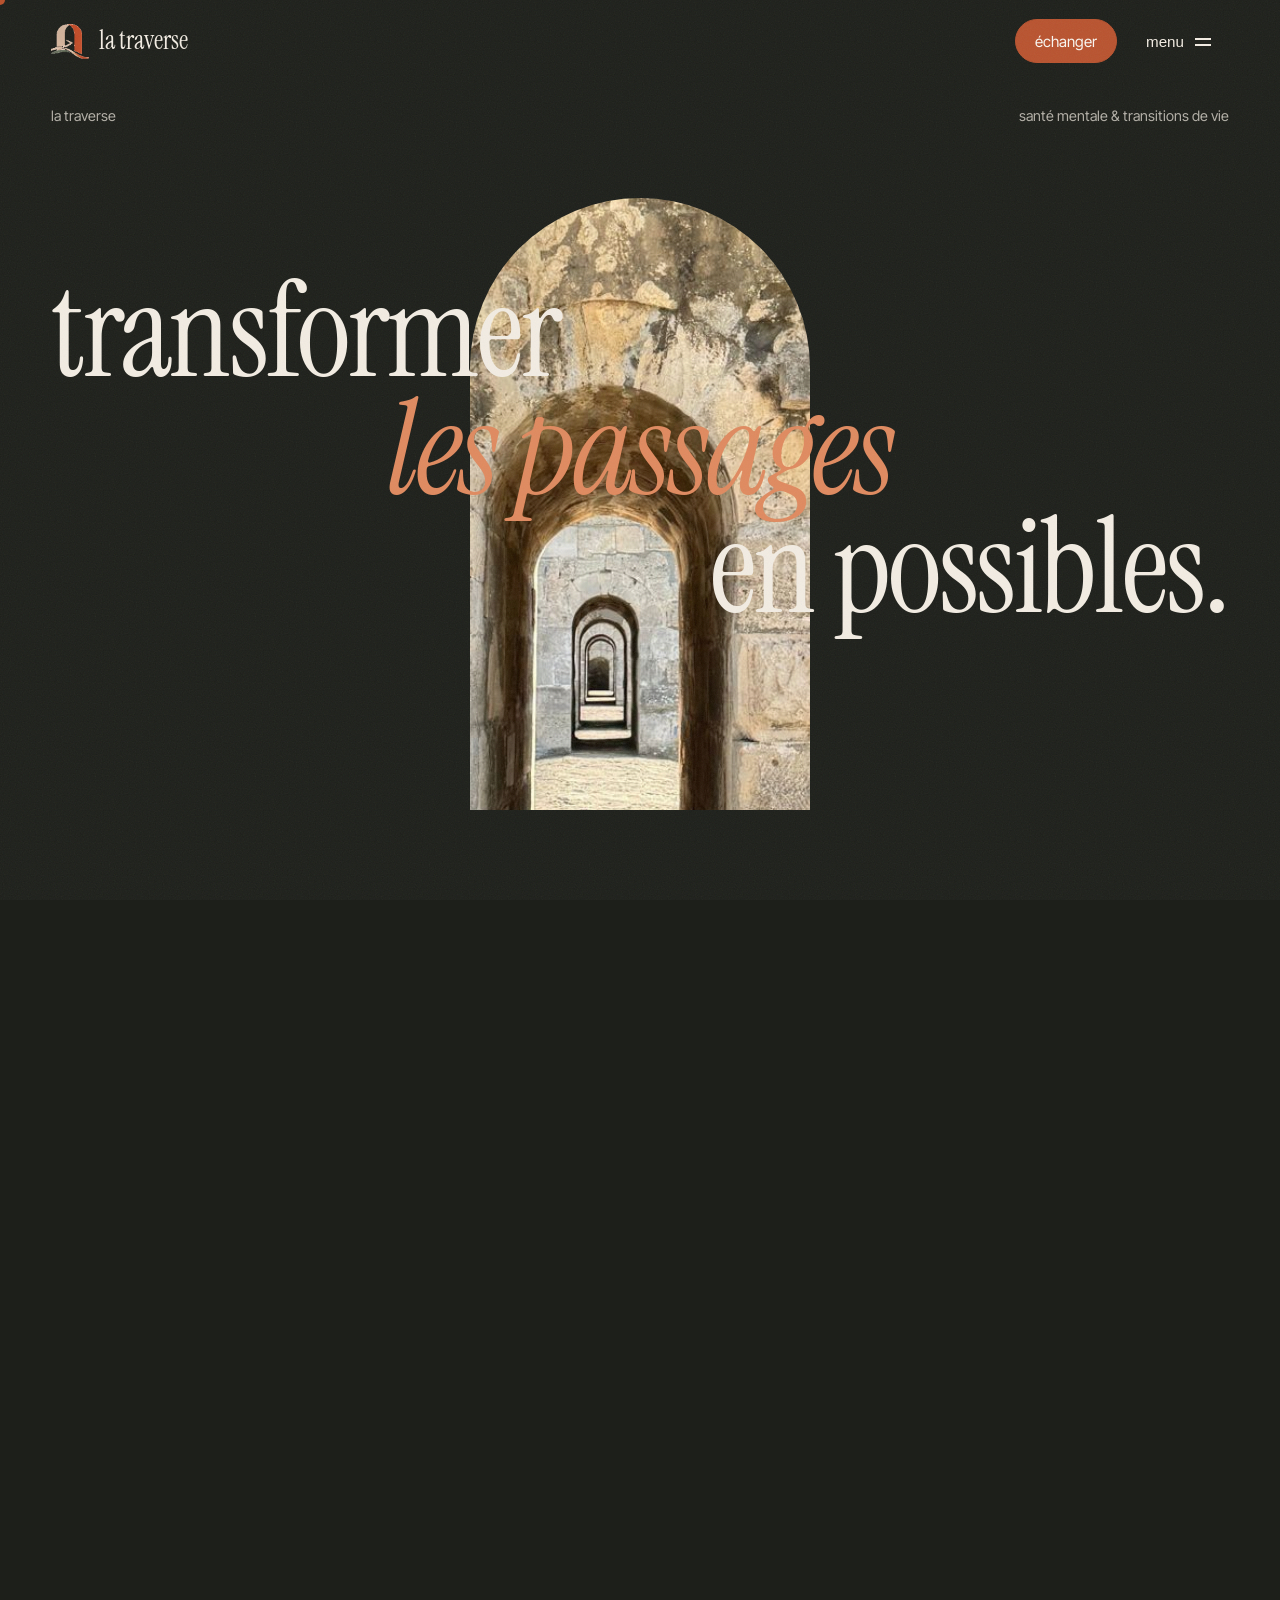
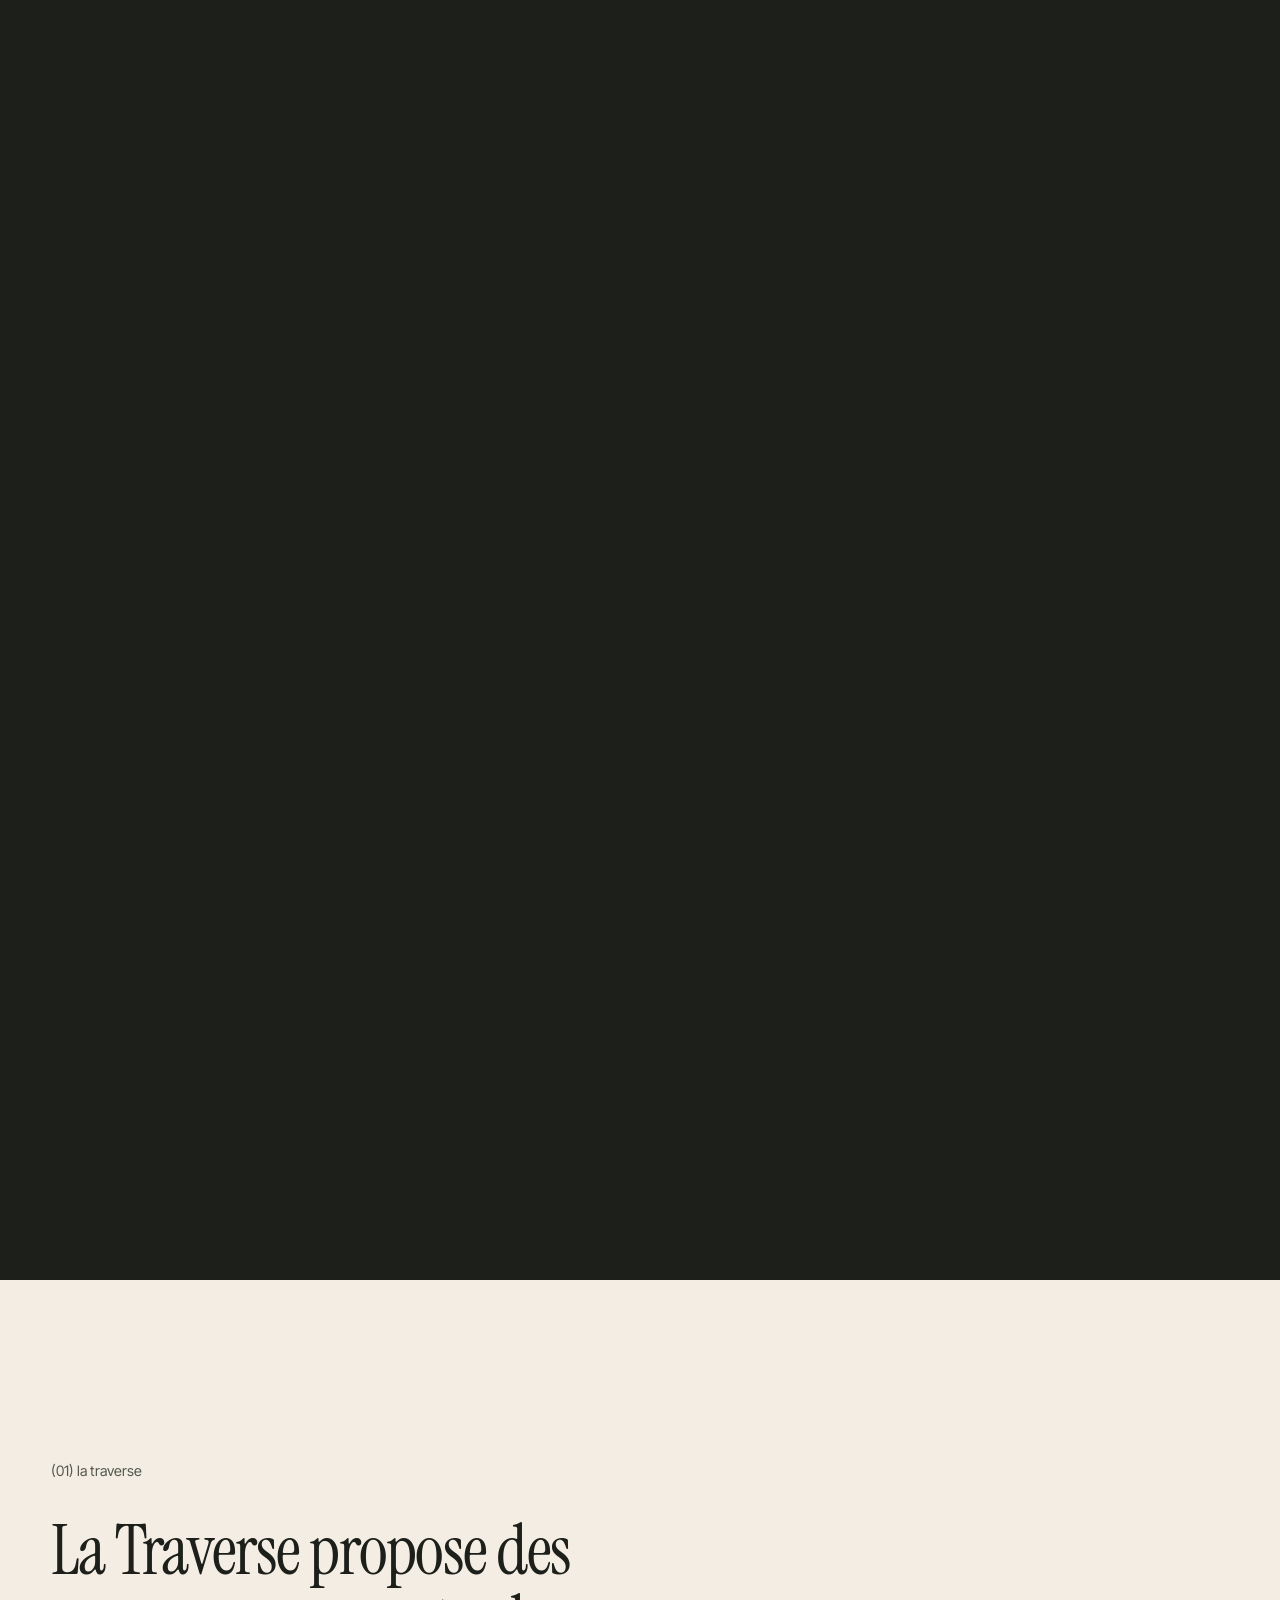
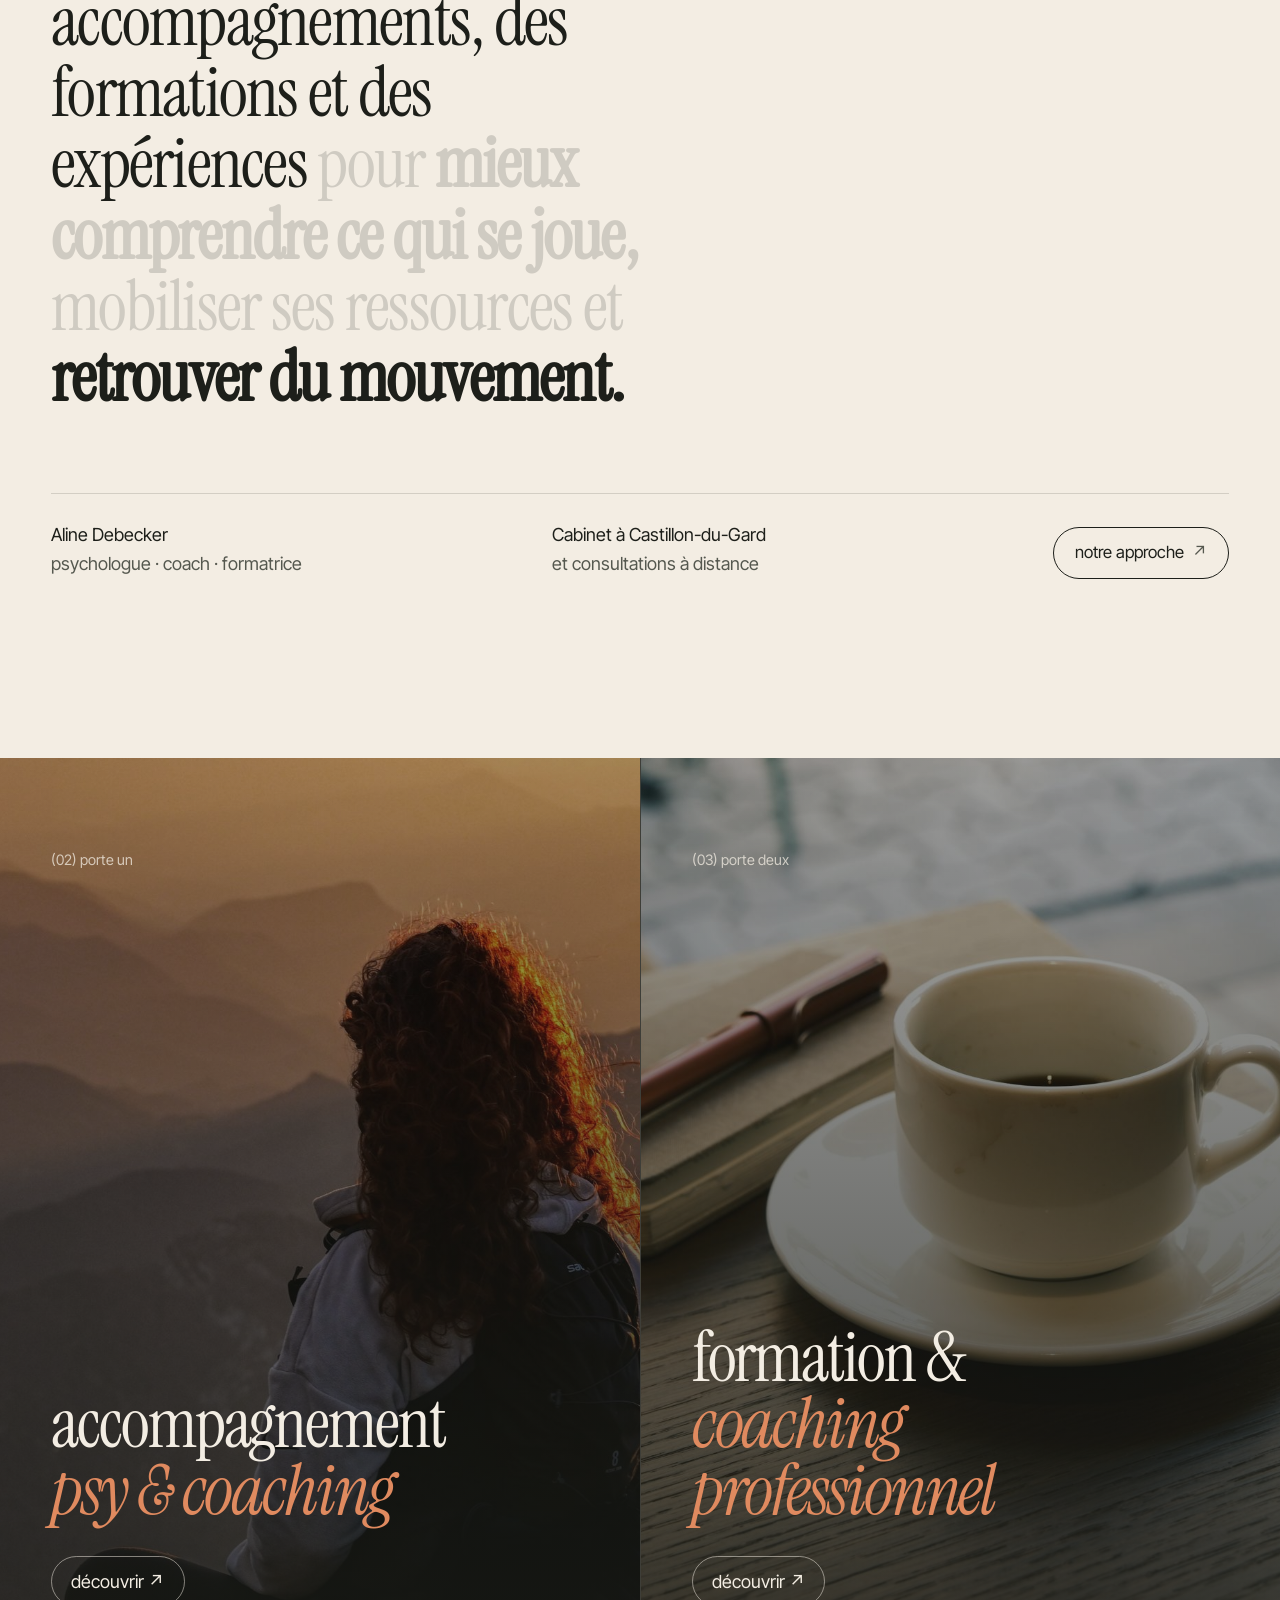
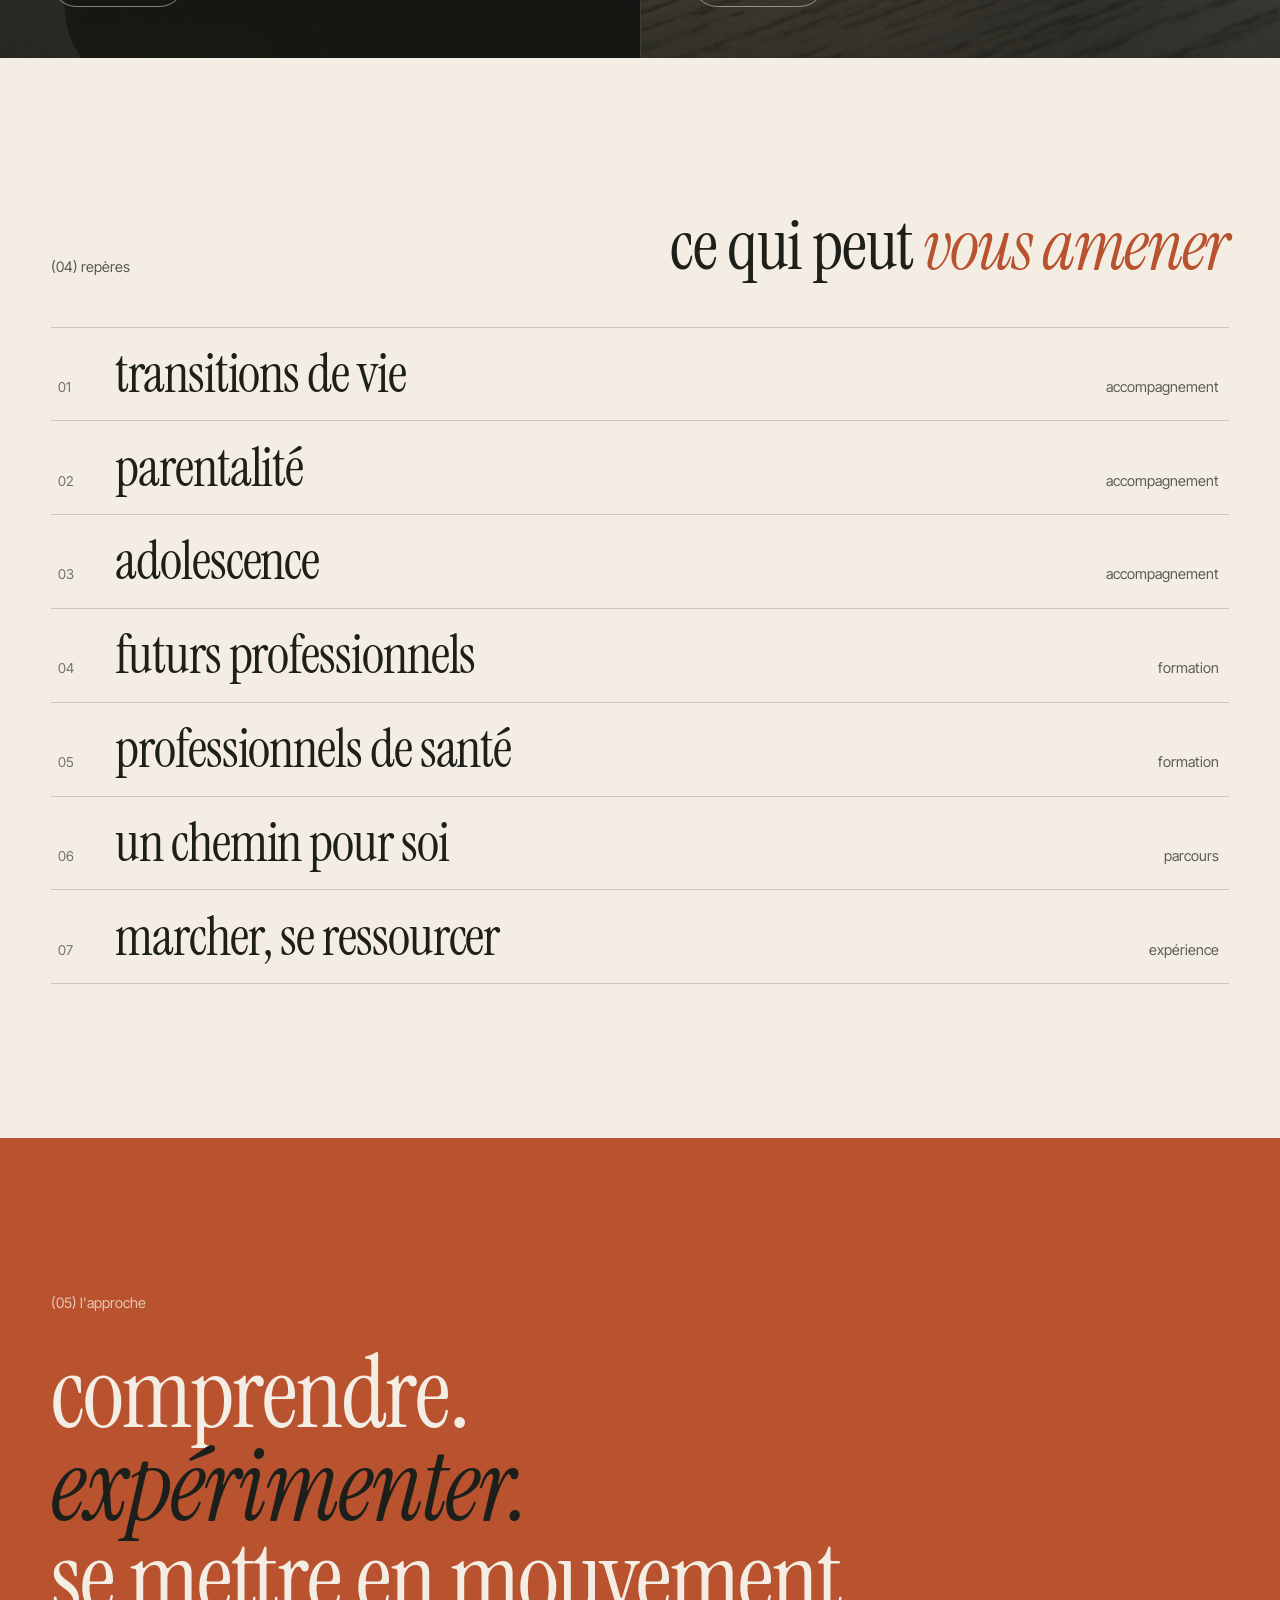
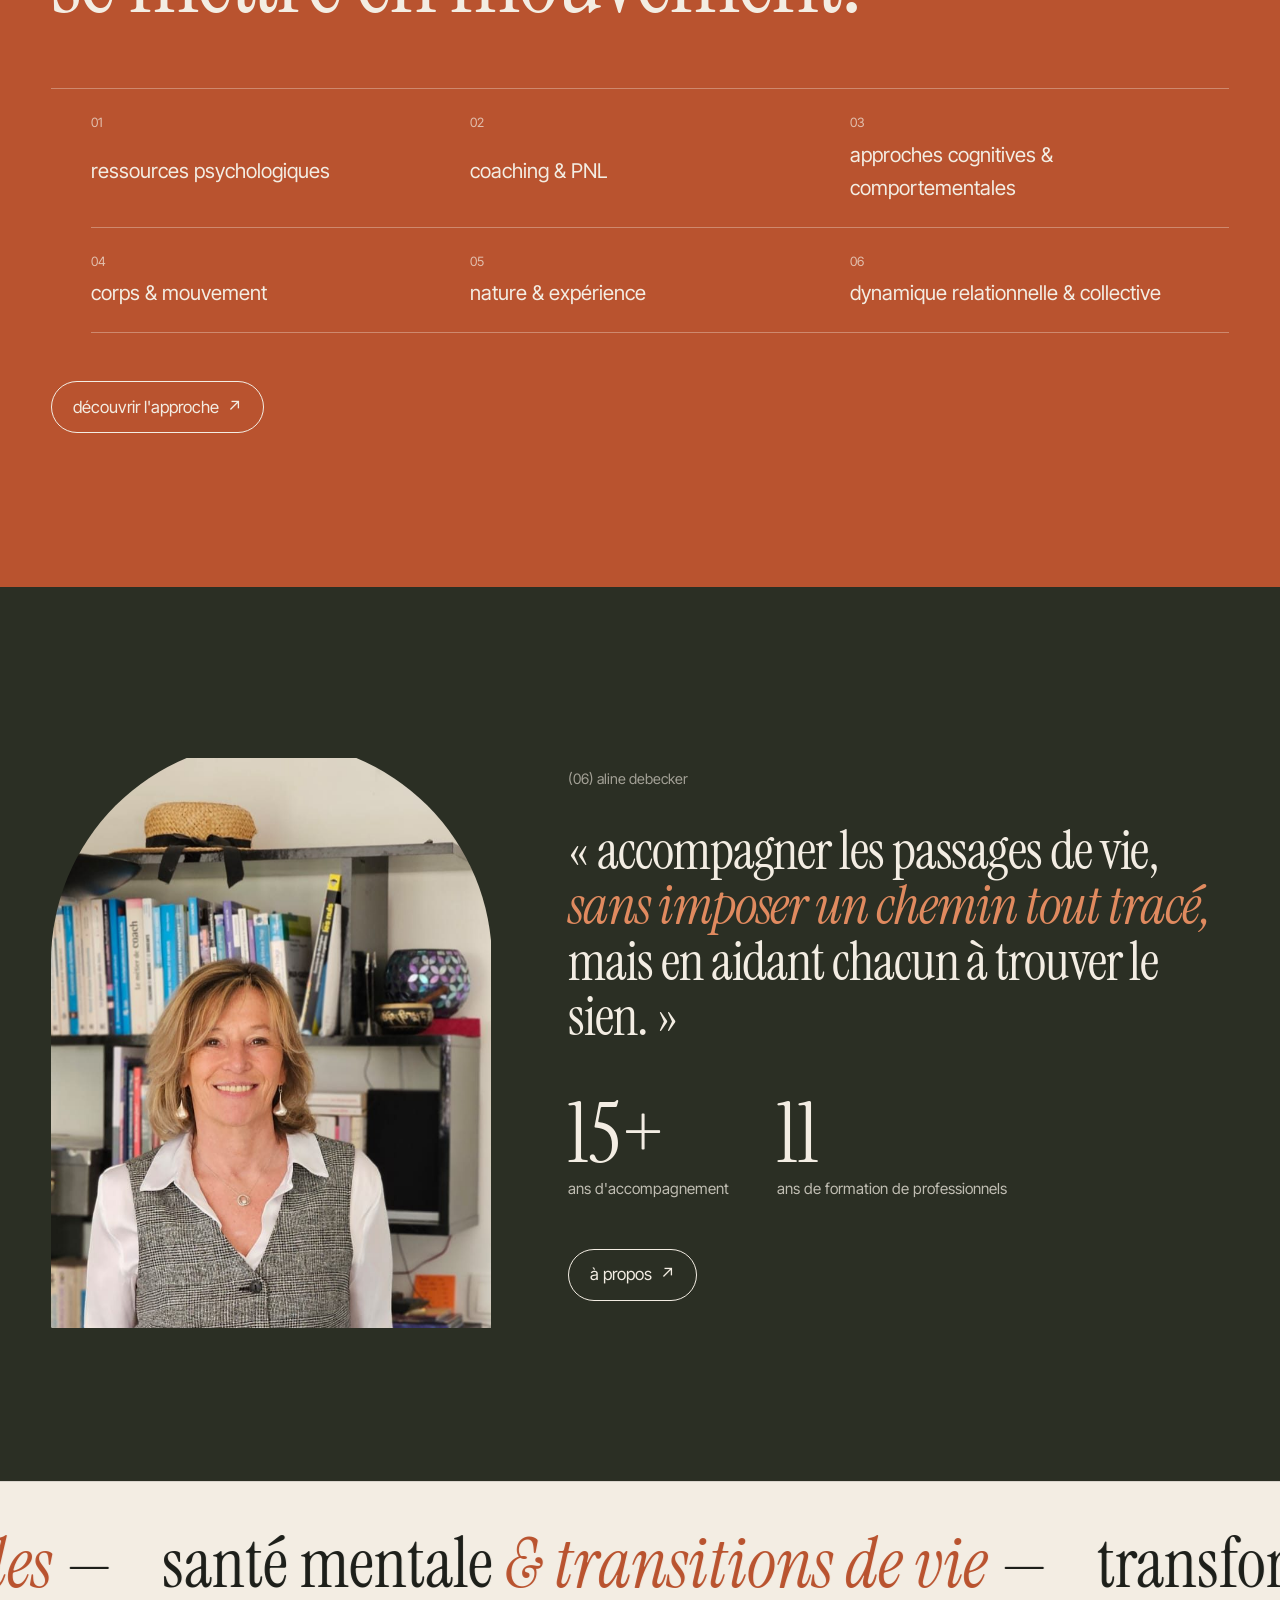
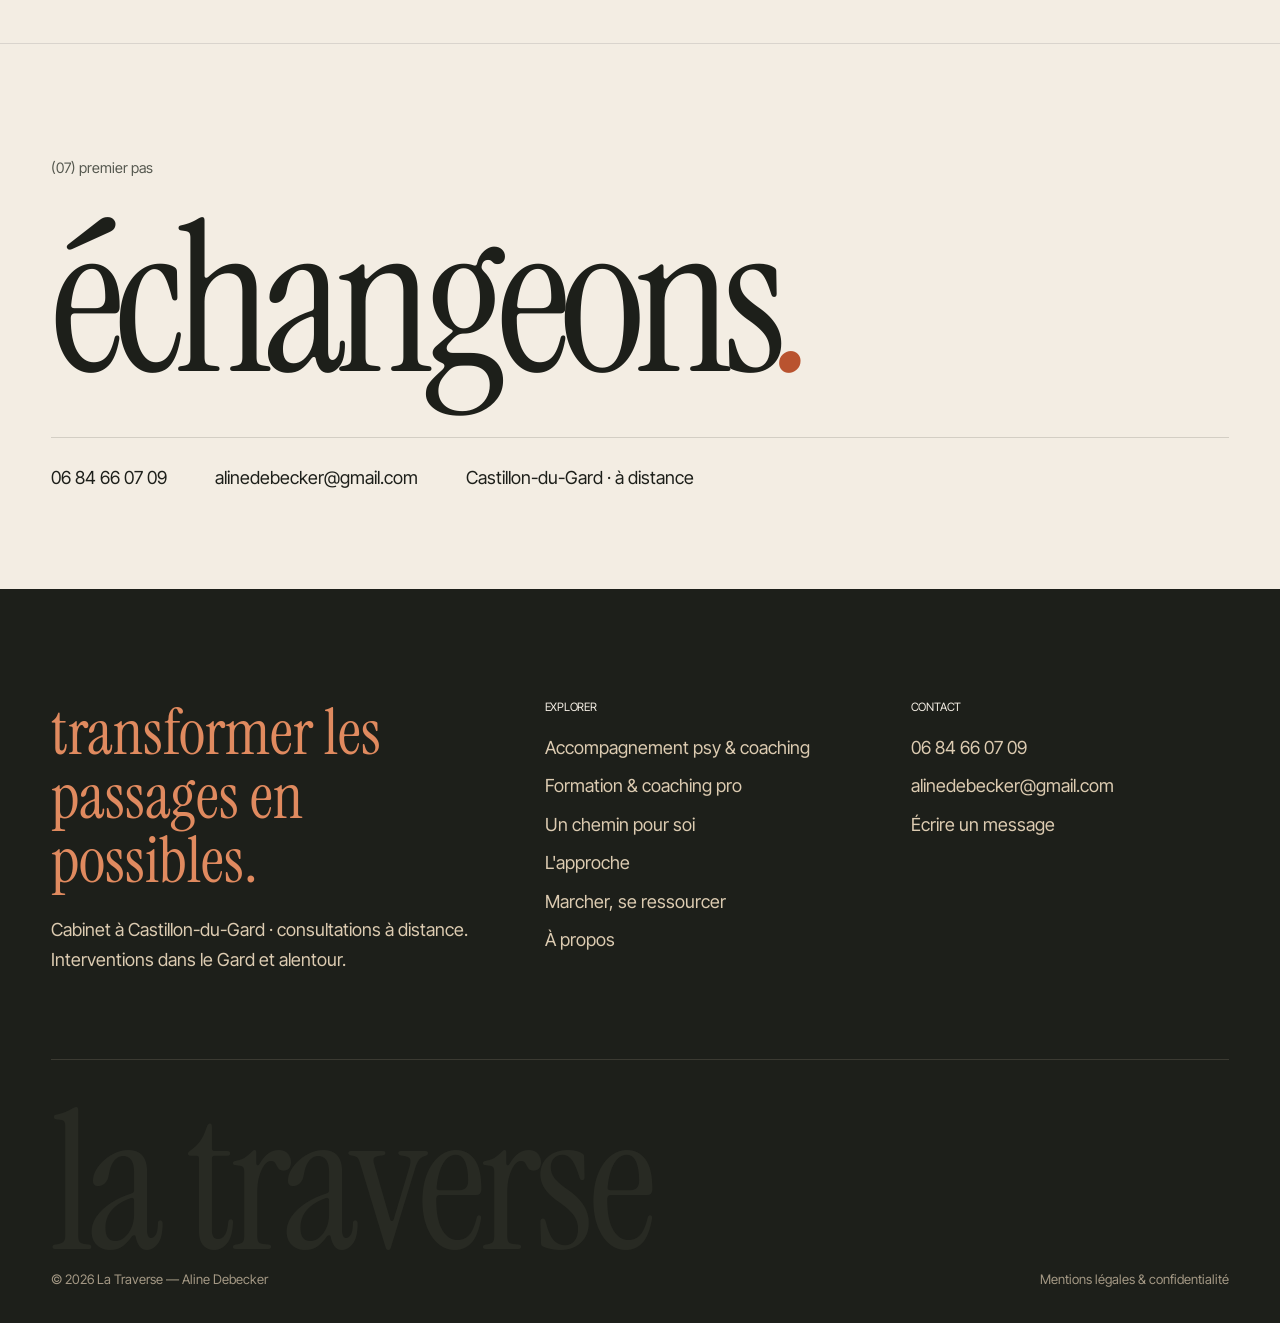
==== index.html @ eda38b5b "move public to root" ====
<!doctype html>
<html lang="fr">
<head>
<meta charset="utf-8">
<meta name="viewport" content="width=device-width, initial-scale=1">
<title>La Traverse — Transformer les passages en possibles · Aline Debecker</title>
<meta name="description" content="La Traverse, dédiée à la santé mentale et aux transitions de vie. Accompagnement psy et coaching, formation et coaching professionnel. Cabinet à Castillon-du-Gard et à distance.">
<meta name="theme-color" content="#1d1f1a">
<meta property="og:type" content="website">
<meta property="og:locale" content="fr_FR">
<meta property="og:site_name" content="La Traverse">
<meta property="og:title" content="La Traverse — Transformer les passages en possibles · Aline Debecker">
<meta property="og:description" content="La Traverse, dédiée à la santé mentale et aux transitions de vie. Accompagnement psy et coaching, formation et coaching professionnel. Cabinet à Castillon-du-Gard et à distance.">
<meta property="og:image" content="img/arche.jpg">
<link rel="icon" type="image/png" href="img/logo-mark.png">
<link rel="preconnect" href="https://fonts.googleapis.com">
<link rel="preconnect" href="https://fonts.gstatic.com" crossorigin>
<link rel="stylesheet" href="https://fonts.googleapis.com/css2?family=Caveat:wght@500&family=Instrument+Serif:ital@0;1&family=Inter+Tight:wght@300;400;500;600&display=swap">
<link rel="stylesheet" href="assets/css/style.css">
<link rel="stylesheet" href="assets/b/b.css">
<script>document.documentElement.classList.add("js","theme-b")</script>
<script src="assets/js/main.js" defer></script>
<script src="assets/b/b.js" defer></script>
</head>
<body class="b page-accueil">
<a class="skip" href="#contenu">Aller au contenu</a>

<div class="voile" aria-hidden="true">
  <svg viewBox="0 0 64 64"><path d="M14 58 V28 a18 18 0 0 1 36 0 V58"/></svg>
</div>

<header class="entete">
  <div class="entete__in">
    <a class="logo" href="index.html" aria-label="La Traverse, accueil">
      <img src="img/logo-mark.png" alt="" width="34" height="36">
      <span class="logo__nom">la traverse</span>
    </a>
    <div class="entete__actions">
      <a class="pastille pastille--plein" href="contact.html">échanger</a>
      <button class="burger" type="button" aria-expanded="false" aria-controls="nav" aria-label="Ouvrir le menu"><span class="burger__mot">menu</span><span></span><span></span></button>
    </div>
    <nav class="nav" id="nav" aria-label="Navigation principale">
      <ul>
        <li><a href="index.html" aria-current="page"><i>00</i>accueil</a></li>
        <li><a href="accompagnement.html"><i>01</i>accompagnement psy &amp; coaching</a></li>
        <li><a href="formation.html"><i>02</i>formation &amp; coaching pro</a></li>
        <li><a href="approche.html"><i>03</i>l'approche</a></li>
        <li><a href="marcher.html"><i>04</i>marcher, se ressourcer</a></li>
        <li><a href="a-propos.html"><i>05</i>à propos</a></li>
        <li><a href="contact.html"><i>06</i>contact</a></li>
      </ul>
      <div class="nav__pied">
        <p>Aline Debecker — psychologue, coach, formatrice</p>
        <p><a href="tel:+33684660709">06 84 66 07 09</a> · <a href="mailto:alinedebecker@gmail.com">alinedebecker@gmail.com</a></p>
      </div>
    </nav>
  </div>
</header>

<main id="contenu">
<div class="chargeur" aria-hidden="true">
  <svg class="chargeur__arche" viewBox="0 0 100 130"><path d="M10 128 V50 a40 40 0 0 1 80 0 V128"/></svg>
  <span class="chargeur__nb">0</span>
</div>

<section class="passage" aria-labelledby="titre-passage">
  <div class="passage__collant">
    <p class="passage__haut"><span>la traverse</span><span>santé mentale &amp; transitions de vie</span></p>
    <div class="passage__fenetre"><img src="img/arche.jpg" alt="Une enfilade d'arches en pierre ouvrant sur la lumière" fetchpriority="high" width="1600" height="1195"></div>
    <h1 class="passage__titre" id="titre-passage">
      <span class="passage__l passage__l--1">transformer</span>
      <span class="passage__l passage__l--2"><em>les passages</em></span>
      <span class="passage__l passage__l--3">en possibles.</span>
    </h1>
    <div class="passage__intro">
      <p>Il arrive que les repères vacillent, que les relations se tendent ou qu'une période de changement demande de trouver de nouvelles ressources.</p>
    </div>
  </div>
</section>

<section class="b-intro" aria-label="Introduction">
  <div class="wrap">
    <p class="b-etiquette">(01) la traverse</p>
    <p class="b-intro__texte" data-eclaire>La Traverse propose des accompagnements, des formations et des expériences pour <strong>mieux comprendre ce qui se joue,</strong> mobiliser ses ressources et <strong>retrouver du mouvement.</strong></p>
    <div class="b-intro__pied">
      <p>Aline Debecker<br><span>psychologue · coach · formatrice</span></p>
      <p>Cabinet à Castillon-du-Gard<br><span>et consultations à distance</span></p>
      <a class="b-lien" href="approche.html">notre approche <span aria-hidden="true">↗</span></a>
    </div>
  </div>
</section>

<section class="b-portes" aria-labelledby="titre-portes">
  <h2 id="titre-portes" class="sr-only">Deux portes d'entrée</h2>
  <a class="b-porte" href="accompagnement.html" data-curseur="entrer">
    <img src="img/particuliers.jpg" alt="" loading="lazy" width="1346" height="1400">
    <span class="b-porte__num">(02) porte un</span>
    <span class="b-porte__titre">accompagnement <em>psy &amp; coaching</em></span>
    <span class="b-porte__texte">Pour les personnes, les parents et les adolescents qui souhaitent traverser une difficulté, mieux comprendre leurs relations ou retrouver des ressources.</span>
    <span class="b-porte__cta">découvrir ↗</span>
  </a>
  <a class="b-porte" href="formation.html" data-curseur="entrer">
    <img src="img/professionnels.jpg" alt="" loading="lazy" width="1393" height="1400">
    <span class="b-porte__num">(03) porte deux</span>
    <span class="b-porte__titre">formation &amp; <em>coaching professionnel</em></span>
    <span class="b-porte__texte">Pour les établissements, équipes et organisations qui souhaitent développer les compétences relationnelles, soutenir les professionnels et faire évoluer les pratiques.</span>
    <span class="b-porte__cta">découvrir ↗</span>
  </a>
</section>

<section class="b-liste" aria-labelledby="titre-liste">
  <div class="wrap">
    <div class="b-liste__entete">
      <p class="b-etiquette">(04) repères</p>
      <h2 id="titre-liste">ce qui peut <em>vous amener</em></h2>
    </div>
    <ul class="b-lignes">
      <li><a href="accompagnement.html#thematiques" data-apercu="img/particuliers.jpg"><span class="b-lignes__n">01</span><span class="b-lignes__t">transitions de vie</span><span class="b-lignes__c">accompagnement</span></a></li>
      <li><a href="accompagnement.html#parents" data-apercu="img/galerie-2.jpg"><span class="b-lignes__n">02</span><span class="b-lignes__t">parentalité</span><span class="b-lignes__c">accompagnement</span></a></li>
      <li><a href="accompagnement.html#adolescents" data-apercu="img/galerie-5.jpg"><span class="b-lignes__n">03</span><span class="b-lignes__t">adolescence</span><span class="b-lignes__c">accompagnement</span></a></li>
      <li><a href="formation.html#enseignement" data-apercu="img/professionnels.jpg"><span class="b-lignes__n">04</span><span class="b-lignes__t">futurs professionnels</span><span class="b-lignes__c">formation</span></a></li>
      <li><a href="formation.html#sante" data-apercu="img/galerie-3.jpg"><span class="b-lignes__n">05</span><span class="b-lignes__t">professionnels de santé</span><span class="b-lignes__c">formation</span></a></li>
      <li><a href="un-chemin-pour-soi.html" data-apercu="img/galerie-4.jpg"><span class="b-lignes__n">06</span><span class="b-lignes__t">un chemin pour soi</span><span class="b-lignes__c">parcours</span></a></li>
      <li><a href="marcher.html" data-apercu="img/sentier-garrigue.jpg"><span class="b-lignes__n">07</span><span class="b-lignes__t">marcher, se ressourcer</span><span class="b-lignes__c">expérience</span></a></li>
    </ul>
  </div>
  <div class="b-apercu" aria-hidden="true"><img alt=""></div>
</section>

<section class="b-approche" aria-labelledby="titre-b-approche">
  <div class="wrap">
    <p class="b-etiquette">(05) l'approche</p>
    <h2 id="titre-b-approche" class="b-approche__titre">
      <span data-reveal>comprendre.</span>
      <span data-reveal style="--d:.12s"><em>expérimenter.</em></span>
      <span data-reveal style="--d:.24s">se mettre en mouvement.</span>
    </h2>
    <ol class="b-leviers">
      <li data-reveal><i>01</i>ressources psychologiques</li>
      <li data-reveal style="--d:.05s"><i>02</i>coaching &amp; PNL</li>
      <li data-reveal style="--d:.1s"><i>03</i>approches cognitives &amp; comportementales</li>
      <li data-reveal style="--d:.15s"><i>04</i>corps &amp; mouvement</li>
      <li data-reveal style="--d:.2s"><i>05</i>nature &amp; expérience</li>
      <li data-reveal style="--d:.25s"><i>06</i>dynamique relationnelle &amp; collective</li>
    </ol>
    <a class="b-lien b-lien--clair" href="approche.html">découvrir l'approche <span aria-hidden="true">↗</span></a>
  </div>
</section>

<section class="b-aline" aria-labelledby="titre-aline">
  <div class="wrap b-aline__grille">
    <div class="b-aline__portrait"><img src="img/aline.jpg" alt="Portrait d'Aline Debecker" loading="lazy" width="739" height="1600" data-vitesse=".08"></div>
    <div>
      <p class="b-etiquette">(06) aline debecker</p>
      <h2 id="titre-aline" class="b-citation" data-reveal>« accompagner les passages de vie, <em>sans imposer un chemin tout tracé,</em> mais en aidant chacun à trouver le sien. »</h2>
      <ul class="b-chiffres">
        <li data-reveal><strong><span data-compteur="20">20</span>+</strong>ans d'accompagnement</li>
        <li data-reveal style="--d:.1s"><strong><span data-compteur="15">15</span></strong>ans de formation de professionnels</li>
      </ul>
      <a class="b-lien" href="a-propos.html">à propos <span aria-hidden="true">↗</span></a>
    </div>
  </div>
</section>

<section class="b-fin" aria-labelledby="titre-fin">
  <div class="bande" aria-hidden="true"><div class="bande__texte" data-bande><span>santé mentale <em>&amp; transitions de vie</em> —</span><span>transformer les passages <em>en possibles</em> —</span><span>santé mentale <em>&amp; transitions de vie</em> —</span><span>transformer les passages <em>en possibles</em> —</span></div></div>
  <div class="wrap">
    <p class="b-etiquette">(07) premier pas</p>
    <h2 id="titre-fin"><a class="b-geant" href="contact.html" data-curseur="écrire">échangeons<em>.</em></a></h2>
    <div class="b-fin__infos">
      <p><a href="tel:+33684660709">06 84 66 07 09</a></p>
      <p><a href="mailto:alinedebecker@gmail.com">alinedebecker@gmail.com</a></p>
      <p>Castillon-du-Gard · à distance</p>
    </div>
  </div>
</section>
</main>

<footer class="pied">
  <div class="wrap">
    <div class="pied__haut">
      <div>
        <p class="pied__devise">transformer les passages en possibles.</p>
        <p>Cabinet à Castillon-du-Gard · consultations à distance.<br>Interventions dans le Gard et alentour.</p>
      </div>
      <div>
        <h2>Explorer</h2>
        <ul>
          <li><a href="accompagnement.html">Accompagnement psy &amp; coaching</a></li>
          <li><a href="formation.html">Formation &amp; coaching pro</a></li>
          <li><a href="un-chemin-pour-soi.html">Un chemin pour soi</a></li>
          <li><a href="approche.html">L'approche</a></li>
          <li><a href="marcher.html">Marcher, se ressourcer</a></li>
          <li><a href="a-propos.html">À propos</a></li>
        </ul>
      </div>
      <div>
        <h2>Contact</h2>
        <ul>
          <li><a href="tel:+33684660709">06 84 66 07 09</a></li>
          <li><a href="mailto:alinedebecker@gmail.com">alinedebecker@gmail.com</a></li>
          <li><a href="contact.html">Écrire un message</a></li>
        </ul>
      </div>
    </div>
    <p class="pied__geant" aria-hidden="true">la traverse</p>
    <div class="pied__bas">
      <span>© <span data-annee>2026</span> La Traverse — Aline Debecker</span>
      <a href="mentions-legales.html">Mentions légales &amp; confidentialité</a>
    </div>
  </div>
</footer>
</body>
</html>
---- assets/css/style.css ----
/* =========================================================
   La Traverse — feuille de styles
   Palette : crème, sable, ocre, olive, encre
   ========================================================= */

:root {
  --creme: #f5efe4;
  --creme-2: #efe6d6;
  --sable: #e4d5bd;
  --ocre: #b5602e;
  --ocre-clair: #d8955a;
  --ocre-pale: #f1d9c2;
  --olive: #66693c;
  --olive-fonce: #3d4128;
  --olive-pale: #dfe0cc;
  --encre: #1f2629;
  --encre-2: #4a5254;
  --blanc: #fffdf8;

  --f-titre: "Fraunces", Georgia, "Times New Roman", serif;
  --f-texte: "Manrope", system-ui, -apple-system, "Segoe UI", sans-serif;
  --f-main: "Caveat", "Segoe Script", cursive;

  --gouttiere: clamp(1rem, 4vw, 3.5rem);
  --max: 1280px;
  --rayon: 22px;
  --ease: cubic-bezier(.22, .8, .2, 1);
  --ease-in-out: cubic-bezier(.7, 0, .2, 1);
}

*, *::before, *::after { box-sizing: border-box; }
html { -webkit-text-size-adjust: 100%; scroll-padding-top: 6rem; }
body {
  margin: 0;
  background: var(--creme);
  color: var(--encre);
  font-family: var(--f-texte);
  font-size: clamp(1rem, .95rem + .25vw, 1.125rem);
  line-height: 1.65;
  -webkit-font-smoothing: antialiased;
  overflow-x: hidden;
}
/* grain papier */
body::after {
  content: "";
  position: fixed; inset: 0;
  pointer-events: none; z-index: 90;
  opacity: .07;
  background-image: url("data:image/svg+xml,%3Csvg xmlns='http://www.w3.org/2000/svg' width='160' height='160'%3E%3Cfilter id='n'%3E%3CfeTurbulence type='fractalNoise' baseFrequency='.85' numOctaves='3' stitchTiles='stitch'/%3E%3C/filter%3E%3Crect width='100%25' height='100%25' filter='url(%23n)'/%3E%3C/svg%3E");
}
img { display: block; max-width: 100%; height: auto; }
a { color: inherit; }
p { margin: 0 0 1.1em; }
ul { margin: 0; padding: 0; }
h1, h2, h3, h4 {
  font-family: var(--f-titre);
  font-weight: 400;
  line-height: 1.08;
  letter-spacing: -.015em;
  margin: 0 0 .5em;
  font-variation-settings: "opsz" 120, "SOFT" 50;
}
h1 { font-size: clamp(2.6rem, 1.4rem + 5.4vw, 6.4rem); }
h2 { font-size: clamp(2.1rem, 1.3rem + 3.4vw, 4.3rem); }
h3 { font-size: clamp(1.45rem, 1.1rem + 1.2vw, 2.1rem); }
em, .accent { font-style: italic; color: var(--ocre); }
::selection { background: var(--ocre); color: var(--blanc); }
:focus-visible { outline: 2px solid var(--ocre); outline-offset: 4px; border-radius: 4px; }

.sr-only {
  position: absolute; width: 1px; height: 1px; padding: 0; margin: -1px;
  overflow: hidden; clip: rect(0 0 0 0); white-space: nowrap; border: 0;
}
.skip {
  position: fixed; left: 1rem; top: -4rem; z-index: 200;
  background: var(--encre); color: var(--blanc); padding: .6rem 1rem; border-radius: 8px;
  transition: top .2s;
}
.skip:focus { top: 1rem; }

.wrap { width: 100%; max-width: var(--max); margin: 0 auto; padding: 0 var(--gouttiere); position: relative; }
.section { padding: clamp(5rem, 12vw, 10rem) 0; position: relative; z-index: 1; }
.section--serre { padding: clamp(3.5rem, 8vw, 6rem) 0; }

/* ---------- Éléments typographiques ---------- */
.eyebrow {
  display: inline-flex; align-items: center; gap: .75rem;
  font-size: .78rem; font-weight: 600;
  letter-spacing: .22em; text-transform: uppercase;
  color: var(--olive); margin-bottom: 1.4rem;
}
/* balise de sentier (clin d'œil aux marques GR) */
.balise { display: inline-grid; gap: 3px; width: 22px; flex: none; }
.balise::before, .balise::after { content: ""; height: 4px; border-radius: 1px; }
.balise::before { background: var(--ocre); }
.balise::after { background: var(--olive); }

.lead { font-size: clamp(1.15rem, 1rem + .6vw, 1.45rem); line-height: 1.55; color: var(--encre-2); max-width: 40ch; }
.main-ecrite {
  font-family: var(--f-main); font-weight: 500;
  font-size: clamp(1.5rem, 1.1rem + 1.4vw, 2.3rem);
  line-height: 1.15; color: var(--encre);
}
.main-ecrite::after {
  content: ""; display: block; width: 3.5rem; height: 1px; margin-top: .6rem;
  background: currentColor; opacity: .5;
}
.trait { width: 3rem; height: 2px; background: var(--ocre); border: 0; margin: 1.6rem 0; }

/* ---------- Boutons ---------- */
.btn {
  --bg: var(--ocre); --fg: var(--blanc);
  position: relative; display: inline-flex; align-items: center; gap: .8rem;
  padding: 1rem 1.6rem; border-radius: 999px;
  background: var(--bg); color: var(--fg);
  font: 600 .8rem/1 var(--f-texte); letter-spacing: .14em; text-transform: uppercase;
  text-decoration: none; border: 1px solid var(--bg);
  overflow: hidden; isolation: isolate; cursor: pointer;
  transition: color .5s var(--ease), border-color .5s var(--ease);
}
.btn::before {
  content: ""; position: absolute; inset: 0; z-index: -1;
  background: var(--olive-fonce);
  transform: translateY(101%); transition: transform .5s var(--ease);
}
.btn:hover::before, .btn:focus-visible::before { transform: translateY(0); }
.btn:hover { border-color: var(--olive-fonce); }
.btn .fleche { transition: transform .5s var(--ease); }
.btn:hover .fleche { transform: translateX(4px); }
.btn--ligne { --bg: transparent; --fg: var(--ocre); border-color: var(--ocre); }
.btn--ligne:hover { color: var(--blanc); }
.lien-fleche {
  display: inline-flex; gap: .6rem; align-items: center;
  font-weight: 600; font-size: .85rem; letter-spacing: .12em; text-transform: uppercase;
  color: var(--ocre); text-decoration: none;
  background: linear-gradient(currentColor, currentColor) 0 100% / 0 1px no-repeat;
  transition: background-size .5s var(--ease); padding-bottom: 3px;
}
.lien-fleche:hover { background-size: 100% 1px; }

/* =========================================================
   En-tête & navigation
   ========================================================= */
.entete {
  position: fixed; inset: 0 0 auto; z-index: 80;
  transition: background .5s, box-shadow .5s, transform .5s var(--ease);
}
.entete__in {
  display: flex; align-items: center; justify-content: space-between; gap: 2rem;
  max-width: calc(var(--max) + 6rem); margin: 0 auto;
  padding: 1.1rem var(--gouttiere);
}
.entete.est-defile { background: rgb(245 239 228 / .86); backdrop-filter: blur(14px); -webkit-backdrop-filter: blur(14px); box-shadow: 0 1px 0 rgb(31 38 41 / .06); }
.entete.est-cache { transform: translateY(-100%); }

.logo { display: flex; align-items: center; gap: .7rem; text-decoration: none; color: var(--encre); }
.logo img { width: 38px; height: auto; mix-blend-mode: multiply; }
.logo__nom { font-family: var(--f-titre); font-size: 1.35rem; letter-spacing: .06em; line-height: 1; }
.logo__sous { display: block; font-family: var(--f-texte); font-size: .56rem; letter-spacing: .2em; margin-top: .3rem; color: var(--encre-2); }

.nav ul { list-style: none; display: flex; gap: clamp(1rem, 2vw, 2.2rem); }
.nav a {
  position: relative; text-decoration: none; font-size: .9rem; font-weight: 500; padding: .3rem 0;
}
.nav a::after {
  content: ""; position: absolute; left: 0; right: 0; bottom: -2px; height: 1px;
  background: var(--ocre); transform: scaleX(0); transform-origin: right;
  transition: transform .5s var(--ease);
}
.nav a:hover::after, .nav a[aria-current="page"]::after { transform: scaleX(1); transform-origin: left; }
.nav a[aria-current="page"] { color: var(--ocre); }
.nav .nav__contact {
  padding: .6rem 1.1rem; border: 1px solid var(--ocre); border-radius: 999px; color: var(--ocre);
  transition: background .4s, color .4s;
}
.nav .nav__contact::after { display: none; }
.nav .nav__contact:hover, .nav .nav__contact[aria-current="page"] { background: var(--ocre); color: var(--blanc); }

.burger {
  display: none; width: 48px; height: 48px; border: 0; background: none; cursor: pointer;
  position: relative; z-index: 2; color: var(--encre);
}
.burger span { position: absolute; left: 12px; right: 12px; height: 1.5px; background: currentColor; transition: transform .5s var(--ease), opacity .3s; }
.burger span:nth-child(1) { top: 19px; }
.burger span:nth-child(2) { top: 28px; }
.menu-ouvert .burger span:nth-child(1) { transform: translateY(4.5px) rotate(45deg); }
.menu-ouvert .burger span:nth-child(2) { transform: translateY(-4.5px) rotate(-45deg); }

@media (max-width: 1180px) {
  .burger { display: block; }
  .nav {
    position: fixed; inset: 0; z-index: 1;
    background: var(--olive-fonce); color: var(--creme);
    display: flex; align-items: center; padding: 6rem var(--gouttiere) 3rem;
    clip-path: circle(0 at calc(100% - 3rem) 2.6rem);
    transition: clip-path .8s var(--ease-in-out);
    visibility: hidden;
  }
  .menu-ouvert .nav { clip-path: circle(150% at calc(100% - 3rem) 2.6rem); visibility: visible; }
  .menu-ouvert .burger { color: var(--creme); }
  .menu-ouvert .entete { background: transparent; backdrop-filter: none; box-shadow: none; }
  .nav ul { flex-direction: column; gap: .4rem; }
  .nav a { font-family: var(--f-titre); font-size: clamp(2rem, 9vw, 3rem); font-weight: 300; }
  .nav a[aria-current="page"] { color: var(--ocre-clair); }
  .nav .nav__contact { border: 0; padding: .3rem 0; color: var(--ocre-clair); }
  .nav .nav__contact:hover { background: none; }
  .nav li { opacity: 0; transform: translateY(20px); transition: opacity .5s, transform .6s var(--ease); }
  .menu-ouvert .nav li { opacity: 1; transform: none; }
  .menu-ouvert .nav li:nth-child(2) { transition-delay: .05s; }
  .menu-ouvert .nav li:nth-child(3) { transition-delay: .1s; }
  .menu-ouvert .nav li:nth-child(4) { transition-delay: .15s; }
  .menu-ouvert .nav li:nth-child(5) { transition-delay: .2s; }
  .menu-ouvert .nav li:nth-child(6) { transition-delay: .25s; }
  .menu-ouvert .logo { color: var(--creme); }
  .menu-ouvert .logo__sous { color: var(--sable); }
  .logo { position: relative; z-index: 2; }
  body.menu-ouvert { overflow: hidden; }
}

/* =========================================================
   Voile de transition entre pages + chargement
   ========================================================= */
.voile {
  position: fixed; inset: 0; z-index: 150; pointer-events: none;
  background: var(--olive-fonce);
  display: grid; place-items: center;
  transform: translateY(0);
  transition: transform .9s var(--ease-in-out);
}
.voile svg { width: 64px; height: 64px; }
.voile path { stroke: var(--ocre-clair); stroke-width: 1.5; fill: none; stroke-dasharray: 200; stroke-dashoffset: 200; animation: tracer 1.2s var(--ease) forwards; }
.est-pret .voile { transform: translateY(-100%); }
.est-pret .voile path { animation: none; }
.voile.part { transform: translateY(100%); transition: none; }
.voile.arrive { transform: translateY(0); transition: transform .7s var(--ease-in-out); }
@keyframes tracer { to { stroke-dashoffset: 0; } }

/* =========================================================
   Le sentier (fil conducteur qui se dessine au défilement)
   ========================================================= */
main { position: relative; }
.sentier {
  position: absolute; left: 0; top: 0; width: 100%;
  pointer-events: none; z-index: 0; overflow: visible;
}
.sentier__fond { stroke: var(--sable); stroke-width: 1.5; fill: none; stroke-dasharray: 2 9; stroke-linecap: round; }
.sentier__trace { stroke: var(--olive); stroke-width: 1.5; fill: none; opacity: .55; stroke-linecap: round; }
.sentier__pas { fill: var(--ocre); }
.sentier__halo { fill: var(--ocre); opacity: .18; transform-box: fill-box; transform-origin: center; animation: halo 2.6s ease-in-out infinite; }
@keyframes halo { 50% { transform: scale(1.8); opacity: 0; } }
@media (max-width: 700px) { .sentier { opacity: .6; } }

/* =========================================================
   Animations d'apparition
   ========================================================= */
.js [data-reveal] { opacity: 0; transform: translateY(28px); transition: opacity 1.1s var(--ease), transform 1.1s var(--ease); transition-delay: var(--d, 0s); }
.js [data-reveal].est-vu { opacity: 1; transform: none; }

.js [data-split] .mot { display: inline-block; overflow: hidden; vertical-align: top; padding-bottom: .08em; margin-bottom: -.08em; }
.js [data-split] .mot > span { display: inline-block; transform: translateY(105%); transition: transform 1.1s var(--ease); transition-delay: calc(var(--i) * 55ms + var(--d, 0s)); }
.js [data-split].est-vu .mot > span { transform: none; }

.cadre-img { position: relative; overflow: hidden; border-radius: var(--rayon); background: var(--sable); }
.cadre-img img { width: 100%; height: 100%; object-fit: cover; }
.js .cadre-img[data-reveal] { opacity: 1; transform: none; clip-path: inset(18% 8% 18% 8% round var(--rayon)); transition: clip-path 1.4s var(--ease); }
.js .cadre-img[data-reveal] img { transform: scale(1.18); transition: transform 1.8s var(--ease); }
.js .cadre-img[data-reveal].est-vu { clip-path: inset(0 0 0 0 round var(--rayon)); }
.js .cadre-img[data-reveal].est-vu img { transform: scale(1.04); }
[data-vitesse] { will-change: transform; }

/* =========================================================
   Accueil — ouverture
   ========================================================= */
.ouverture {
  position: relative; min-height: 100svh;
  display: grid; grid-template-columns: 1.05fr .95fr; align-items: center; gap: 2rem;
  padding: 7.5rem var(--gouttiere) 4rem;
  max-width: calc(var(--max) + 6rem); margin: 0 auto;
}
.ouverture__texte { position: relative; z-index: 2; }
.ouverture h1 { margin-bottom: 1.6rem; }
.ouverture h1 .ligne { display: block; }
.ouverture__sous { font-size: .8rem; letter-spacing: .28em; text-transform: uppercase; color: var(--encre-2); margin-bottom: 2.2rem; }
.ouverture__actions { display: flex; flex-wrap: wrap; gap: 1rem; margin-top: 2.4rem; }
.ouverture__visuel { position: relative; height: min(78vh, 760px); }
.ouverture__forme {
  position: absolute; inset: 0;
  border-radius: 46% 54% 40% 60% / 58% 42% 58% 42%;
  overflow: hidden; background: var(--sable);
  animation: respire-forme 14s ease-in-out infinite alternate;
}
.ouverture__forme img { width: 100%; height: 115%; object-fit: cover; object-position: 50% 30%; }
@keyframes respire-forme {
  to { border-radius: 58% 42% 52% 48% / 44% 56% 44% 56%; }
}
.ouverture__note {
  position: absolute; right: -1rem; top: 6%; z-index: 3;
  transform: rotate(-8deg); color: var(--encre);
  background: rgb(255 253 248 / .82); padding: .8rem 1.1rem; border-radius: 14px;
  backdrop-filter: blur(6px); -webkit-backdrop-filter: blur(6px);
}
.ouverture__note.main-ecrite { font-size: clamp(1.3rem, 1rem + 1vw, 1.8rem); }
.ouverture__feuille { position: absolute; width: clamp(80px, 10vw, 150px); color: var(--olive); opacity: .55; }
.ouverture__feuille--1 { left: -2.5rem; bottom: -1rem; transform: rotate(18deg); }
.ouverture__feuille--2 { right: 6%; bottom: -2.5rem; transform: rotate(-120deg) scale(.8); }

.defiler {
  position: absolute; left: 50%; bottom: 1.6rem; transform: translateX(-50%);
  display: flex; flex-direction: column; align-items: center; gap: .6rem;
  font-size: .68rem; letter-spacing: .26em; text-transform: uppercase; color: var(--encre-2);
  text-decoration: none; z-index: 2;
}
.defiler i { width: 1px; height: 48px; background: linear-gradient(var(--ocre) 50%, transparent 50%) 0 0 / 1px 200%; animation: descend 2.2s var(--ease) infinite; }
@keyframes descend { from { background-position: 0 100%; } to { background-position: 0 -100%; } }

@media (max-width: 900px) {
  .ouverture { grid-template-columns: 1fr; padding-top: 6.5rem; }
  .ouverture__visuel { height: 62vh; order: -1; margin: 0 -.5rem; }
  .ouverture__note { right: .5rem; top: auto; bottom: 1rem; }
  .defiler { display: none; }
}

/* =========================================================
   Manifeste — mots qui s'éclairent
   ========================================================= */
.manifeste { text-align: left; }
.manifeste__texte {
  font-family: var(--f-titre); font-weight: 300;
  font-size: clamp(1.8rem, 1rem + 3.4vw, 4.2rem); line-height: 1.18; letter-spacing: -.02em;
  max-width: 22ch;
}
.js [data-eclaire] .m { opacity: .16; transition: opacity .35s linear, color .35s; }
.js [data-eclaire] .m.on { opacity: 1; }
.js [data-eclaire] .m.fort.on { color: var(--ocre); font-style: italic; }
.manifeste__pied { display: flex; justify-content: flex-end; margin-top: 3rem; }

/* =========================================================
   Trois chemins — cartes empilées
   ========================================================= */
.chemins__entete { display: grid; grid-template-columns: 1fr 1fr; gap: 2rem; align-items: end; margin-bottom: 4rem; }
.chemins__entete p { max-width: 42ch; color: var(--encre-2); }
.pile { display: grid; gap: 2.2rem; }
.carte-chemin {
  position: sticky; top: calc(6.5rem + var(--n) * 1.4rem);
  display: grid; grid-template-columns: 1fr 1.1fr; min-height: min(70vh, 600px);
  border-radius: calc(var(--rayon) * 1.4); overflow: hidden;
  background: var(--fond, var(--blanc));
  box-shadow: 0 -10px 40px -20px rgb(31 38 41 / .25);
}
.carte-chemin:nth-child(1) { --fond: var(--blanc); }
.carte-chemin:nth-child(2) { --fond: var(--ocre-pale); }
.carte-chemin:nth-child(3) { --fond: var(--olive-pale); }
.carte-chemin__texte { padding: clamp(2rem, 4vw, 4rem); display: flex; flex-direction: column; }
.carte-chemin__num { font-family: var(--f-titre); font-size: 1rem; color: var(--ocre); margin-bottom: auto; padding-bottom: 2rem; letter-spacing: .1em; }
.carte-chemin h3 { font-size: clamp(1.9rem, 1.2rem + 2.4vw, 3.3rem); margin-bottom: .3em; }
.carte-chemin__devise { font-family: var(--f-titre); font-style: italic; color: var(--ocre); font-size: 1.25rem; margin-bottom: 1.2rem; }
.carte-chemin__texte > p { color: var(--encre-2); max-width: 42ch; }
.carte-chemin__img { position: relative; overflow: hidden; }
.carte-chemin__img img { position: absolute; inset: 0; width: 100%; height: 100%; object-fit: cover; transition: transform 1.6s var(--ease); }
.carte-chemin:hover .carte-chemin__img img { transform: scale(1.05); }
.etiquettes { list-style: none; display: flex; flex-wrap: wrap; gap: .5rem; margin: .4rem 0 1.8rem; }
.etiquettes li { font-size: .82rem; padding: .35rem .85rem; border-radius: 999px; border: 1px solid rgb(31 38 41 / .16); }
@media (max-width: 860px) {
  .chemins__entete { grid-template-columns: 1fr; }
  .carte-chemin { grid-template-columns: 1fr; top: calc(5rem + var(--n) * 1rem); }
  .carte-chemin__img { min-height: 240px; order: -1; }
}

/* =========================================================
   Pause — respiration guidée
   ========================================================= */
.pause {
  background: var(--olive-fonce); color: var(--creme);
  min-height: 100svh; display: grid; place-items: center; text-align: center;
  overflow: hidden; position: relative; z-index: 1;
}
.pause__souffle { position: relative; width: min(64vw, 440px); aspect-ratio: 1; display: grid; place-items: center; margin: 0 auto 3rem; }
.pause__souffle::before, .pause__souffle::after {
  content: ""; position: absolute; inset: 0; border-radius: 50%;
  border: 1px solid rgb(216 149 90 / .5);
  animation: souffle 10s ease-in-out infinite;
}
.pause__souffle::after { inset: 18%; background: radial-gradient(circle, rgb(216 149 90 / .35), rgb(216 149 90 / 0) 70%); border: 0; animation-delay: -.2s; }
@keyframes souffle {
  0%, 100% { transform: scale(.55); }
  40%, 50% { transform: scale(1); }
}
.pause__mots { position: relative; z-index: 1; font-family: var(--f-titre); font-style: italic; font-size: clamp(1.6rem, 1.2rem + 1.6vw, 2.6rem); height: 1.4em; }
.pause__mots span { position: absolute; left: 50%; transform: translateX(-50%); white-space: nowrap; animation: inspire 10s ease-in-out infinite; opacity: 0; }
.pause__mots span:nth-child(2) { animation-name: expire; }
@keyframes inspire { 0% { opacity: 0; } 5%, 36% { opacity: 1; } 44%, 100% { opacity: 0; } }
@keyframes expire { 0%, 48% { opacity: 0; } 56%, 92% { opacity: 1; } 100% { opacity: 0; } }
.pause .main-ecrite { color: var(--sable); margin: 0 auto; max-width: 22ch; }
.pause .main-ecrite::after { margin: .8rem auto 0; }
.pause__legende { font-size: .75rem; letter-spacing: .24em; text-transform: uppercase; color: var(--ocre-clair); margin-bottom: 2rem; }

/* =========================================================
   Approche — leviers
   ========================================================= */
.deux-col { display: grid; grid-template-columns: 1fr 1.2fr; gap: clamp(2rem, 6vw, 6rem); align-items: start; }
.collant { position: sticky; top: 8rem; }
@media (max-width: 860px) { .deux-col { grid-template-columns: 1fr; } .collant { position: static; } }

.leviers { list-style: none; border-top: 1px solid rgb(31 38 41 / .14); }
.levier { border-bottom: 1px solid rgb(31 38 41 / .14); }
.levier details { padding: 0; }
.levier summary {
  list-style: none; cursor: pointer;
  display: grid; grid-template-columns: 3.2rem 1fr auto; align-items: center; gap: 1rem;
  padding: 1.5rem 0;
}
.levier summary::-webkit-details-marker { display: none; }
.levier__ico { width: 2.6rem; height: 2.6rem; border-radius: 50%; display: grid; place-items: center; background: var(--olive-pale); color: var(--olive-fonce); transition: background .4s, color .4s; }
.levier__ico svg { width: 1.3rem; height: 1.3rem; }
.levier h3 { font-size: clamp(1.3rem, 1rem + 1vw, 1.9rem); margin: 0; transition: color .4s, transform .5s var(--ease); }
.levier__plus { width: 1.1rem; height: 1.1rem; position: relative; }
.levier__plus::before, .levier__plus::after { content: ""; position: absolute; left: 0; right: 0; top: 50%; height: 1.5px; background: var(--ocre); transition: transform .5s var(--ease); }
.levier__plus::after { transform: rotate(90deg); }
.levier details[open] .levier__plus::after { transform: rotate(0); }
.levier summary:hover h3, .levier details[open] h3 { color: var(--ocre); transform: translateX(.4rem); }
.levier details[open] .levier__ico, .levier summary:hover .levier__ico { background: var(--ocre); color: var(--blanc); }
.levier__corps { padding: 0 0 1.6rem 4.2rem; color: var(--encre-2); max-width: 56ch; }
@media (max-width: 600px) { .levier__corps { padding-left: 0; } }

/* =========================================================
   Bandeau repères
   ========================================================= */
.reperes { background: var(--olive); color: var(--creme); position: relative; z-index: 1; }
.reperes__liste { list-style: none; display: grid; grid-template-columns: repeat(4, 1fr); }
.reperes li { padding: 2.4rem 1.4rem; text-align: center; border-left: 1px solid rgb(245 239 228 / .22); display: grid; gap: .3rem; align-content: center; }
.reperes li:first-child { border-left: 0; }
.reperes strong { font-family: var(--f-titre); font-weight: 300; font-size: clamp(2rem, 1.5rem + 2vw, 3.2rem); line-height: 1; }
.reperes span { font-size: .92rem; opacity: .85; }
@media (max-width: 800px) {
  .reperes__liste { grid-template-columns: 1fr 1fr; }
  .reperes li:nth-child(3) { border-left: 0; }
  .reperes li:nth-child(n+3) { border-top: 1px solid rgb(245 239 228 / .22); }
}

/* =========================================================
   Bloc parcours (teaser Le Chemin pour soi)
   ========================================================= */
.teaser { display: grid; grid-template-columns: 1.1fr 1fr; gap: clamp(2rem, 5vw, 5rem); align-items: center; }
.teaser__etapes { list-style: none; counter-reset: e; display: grid; gap: .2rem; }
.teaser__etapes li {
  counter-increment: e; display: flex; align-items: baseline; gap: 1.2rem;
  font-family: var(--f-titre); font-size: clamp(1.4rem, 1rem + 1.4vw, 2.3rem);
  padding: .5rem 0; border-bottom: 1px dashed rgb(31 38 41 / .2);
}
.teaser__etapes li::before { content: "0" counter(e); font-family: var(--f-texte); font-size: .8rem; color: var(--ocre); letter-spacing: .1em; }
@media (max-width: 860px) { .teaser { grid-template-columns: 1fr; } }

/* =========================================================
   Arche — territoire / appel final
   ========================================================= */
.arche { position: relative; z-index: 1; }
.arche__grille { display: grid; grid-template-columns: 1.2fr 1fr; gap: clamp(2rem, 5vw, 5rem); align-items: center; }
.arche__img { aspect-ratio: 4 / 3; border-radius: 999px 999px var(--rayon) var(--rayon); }
.js .arche__img.cadre-img[data-reveal] { clip-path: inset(30% 20% 0 20% round 999px 999px var(--rayon) var(--rayon)); }
.js .arche__img.cadre-img[data-reveal].est-vu { clip-path: inset(0 0 0 0 round 999px 999px var(--rayon) var(--rayon)); }
@media (max-width: 860px) { .arche__grille { grid-template-columns: 1fr; } }

/* =========================================================
   Pages intérieures — en-tête de page
   ========================================================= */
.tete-page { padding: clamp(9rem, 18vw, 13rem) 0 clamp(3rem, 7vw, 5rem); position: relative; z-index: 1; }
.tete-page h1 { max-width: 16ch; }
.tete-page .lead { margin-top: 1.6rem; }
.tete-page__grille { display: grid; grid-template-columns: 1.3fr 1fr; gap: 3rem; align-items: end; }
.tete-page .main-ecrite { justify-self: end; transform: rotate(-6deg); color: var(--olive-fonce); }
@media (max-width: 860px) { .tete-page__grille { grid-template-columns: 1fr; } .tete-page .main-ecrite { justify-self: start; } }

.bandeau-img { height: clamp(260px, 60vh, 620px); margin: 0 var(--gouttiere); border-radius: calc(var(--rayon) * 1.4); }
.bandeau-img img { height: 120%; }

/* sommaire ancré */
.sommaire { list-style: none; display: flex; flex-wrap: wrap; gap: .6rem; margin-top: 2rem; }
.sommaire a { display: inline-block; text-decoration: none; padding: .55rem 1.1rem; border-radius: 999px; border: 1px solid rgb(31 38 41 / .18); font-size: .9rem; transition: background .4s, color .4s, border-color .4s; }
.sommaire a:hover { background: var(--olive-fonce); border-color: var(--olive-fonce); color: var(--creme); }

/* chapitres (Accompagnements) */
.chapitre { display: grid; grid-template-columns: .8fr 1.2fr; gap: clamp(2rem, 6vw, 6rem); padding: clamp(4rem, 10vw, 8rem) 0; border-top: 1px solid rgb(31 38 41 / .12); position: relative; z-index: 1; }
.chapitre__num { font-family: var(--f-titre); font-size: clamp(5rem, 3rem + 8vw, 11rem); line-height: .8; color: transparent; -webkit-text-stroke: 1px var(--ocre); opacity: .7; }
.chapitre__visuel { aspect-ratio: 4 / 5; margin-top: 2rem; max-width: 380px; }
.chapitre h2 { font-size: clamp(2rem, 1.3rem + 2.6vw, 3.6rem); }
.chapitre .devise { font-family: var(--f-titre); font-style: italic; font-size: 1.35rem; color: var(--ocre); margin-bottom: 1.6rem; }
.liste-points { list-style: none; display: grid; gap: 0; margin: 1.6rem 0; }
.liste-points li { position: relative; padding: .9rem 0 .9rem 2.2rem; border-bottom: 1px solid rgb(31 38 41 / .1); }
.liste-points li::before { content: ""; position: absolute; left: 0; top: 1.45rem; width: 1.2rem; height: 1px; background: var(--ocre); }
.encart { margin-top: 2rem; padding: 1.6rem 1.8rem; border-radius: var(--rayon); background: var(--blanc); border-left: 3px solid var(--olive); }
.encart p:last-child { margin: 0; }
@media (max-width: 860px) { .chapitre { grid-template-columns: 1fr; } .chapitre__visuel { max-width: none; aspect-ratio: 16/10; } }

/* besoins — nuage */
.besoins { background: var(--creme-2); position: relative; z-index: 1; }
.besoins__liste { list-style: none; display: flex; flex-wrap: wrap; gap: .8rem; margin-top: 2.5rem; }
.besoins__liste li { font-family: var(--f-titre); font-size: clamp(1.1rem, .9rem + .8vw, 1.6rem); padding: .7rem 1.4rem; border-radius: 999px; background: var(--blanc); border: 1px solid rgb(31 38 41 / .08); transition: background .4s, color .4s, transform .5s var(--ease); }
.besoins__liste li:hover { background: var(--ocre); color: var(--blanc); transform: translateY(-3px) rotate(-1deg); }

/* modalités (grille) */
.modalites { list-style: none; display: grid; grid-template-columns: repeat(auto-fill, minmax(250px, 1fr)); gap: 1rem; margin-top: 3rem; }
.modalites li { padding: 1.6rem; border-radius: var(--rayon); background: var(--blanc); border: 1px solid rgb(31 38 41 / .07); display: grid; gap: .6rem; transition: transform .5s var(--ease), box-shadow .5s; }
.modalites li:hover { transform: translateY(-4px); box-shadow: 0 20px 40px -24px rgb(31 38 41 / .3); }
.modalites b { font-family: var(--f-titre); font-weight: 400; font-size: 1.3rem; }
.modalites span { font-size: .95rem; color: var(--encre-2); }
.modalites i { font-style: normal; font-size: .75rem; letter-spacing: .2em; color: var(--ocre); }

/* nature (section image plein cadre) */
.dehors { position: relative; min-height: 90svh; display: grid; align-items: end; color: var(--blanc); overflow: hidden; z-index: 1; }
.dehors__img { position: absolute; inset: -10% 0; }
.dehors__img img { width: 100%; height: 100%; object-fit: cover; }
.dehors::before { content: ""; position: absolute; inset: 0; z-index: 1; background: linear-gradient(180deg, rgb(31 38 41 / 0) 30%, rgb(31 38 41 / .72)); }
.dehors .wrap { z-index: 2; padding-bottom: clamp(3rem, 8vw, 6rem); }
.dehors h2 { max-width: 15ch; }
.dehors p { max-width: 52ch; opacity: .92; }
.dehors .eyebrow { color: var(--ocre-pale); }

/* =========================================================
   Le Chemin pour soi — défilement horizontal
   ========================================================= */
.horizon { position: relative; z-index: 1; }
.horizon__collant { position: sticky; top: 0; height: 100svh; overflow: hidden; display: flex; flex-direction: column; justify-content: center; }
.horizon__piste { display: flex; gap: clamp(1rem, 2.5vw, 2rem); padding: 0 var(--gouttiere); width: max-content; will-change: transform; }
.horizon__intro { width: min(420px, 80vw); flex: none; align-self: center; padding-right: 2rem; }
.etape {
  flex: none; width: min(440px, 78vw); min-height: min(62vh, 540px);
  border-radius: calc(var(--rayon) * 1.3); background: var(--blanc); padding: clamp(1.8rem, 3vw, 2.6rem);
  display: flex; flex-direction: column; position: relative; overflow: hidden;
  border: 1px solid rgb(31 38 41 / .07);
}
.etape:nth-child(odd) { background: var(--ocre-pale); }
.etape:nth-child(3n) { background: var(--olive-pale); }
.etape__num { font-family: var(--f-titre); font-size: clamp(4rem, 3rem + 4vw, 7rem); line-height: .9; color: var(--ocre); font-weight: 300; }
.etape h3 { font-size: clamp(1.6rem, 1.2rem + 1.4vw, 2.4rem); margin: 1.2rem 0 .8rem; text-transform: none; }
.etape p { color: var(--encre-2); }
.etape__issue { margin-top: auto; padding-top: 1.2rem; border-top: 1px solid rgb(31 38 41 / .15); font-size: .95rem; }
.etape__issue b { display: block; font-size: .7rem; letter-spacing: .22em; text-transform: uppercase; color: var(--olive); margin-bottom: .3rem; }
.horizon__barre { position: absolute; left: var(--gouttiere); right: var(--gouttiere); bottom: 2.4rem; height: 1px; background: rgb(31 38 41 / .15); }
.horizon__barre i { position: absolute; inset: 0; background: var(--ocre); transform-origin: left; transform: scaleX(var(--p, 0)); }
.horizon--vertical .horizon__collant { position: static; height: auto; padding: 2rem 0; }
.horizon--vertical .horizon__piste { flex-direction: column; width: auto; transform: none !important; }
.horizon--vertical .etape, .horizon--vertical .horizon__intro { width: auto; min-height: 0; }
.horizon--vertical .horizon__barre { display: none; }

.format { display: grid; grid-template-columns: repeat(3, 1fr); gap: 1rem; }
.format > div { padding: 2rem; border-radius: var(--rayon); background: var(--blanc); }
.format b { display: block; font-size: .72rem; letter-spacing: .22em; text-transform: uppercase; color: var(--ocre); margin-bottom: .8rem; }
.format p { margin: 0; font-family: var(--f-titre); font-size: 1.35rem; line-height: 1.3; }
.format small { display: block; margin-top: .6rem; font-size: .92rem; color: var(--encre-2); font-family: var(--f-texte); }
@media (max-width: 860px) { .format { grid-template-columns: 1fr; } }

/* =========================================================
   À propos
   ========================================================= */
.portrait { aspect-ratio: 4/5; border-radius: 200px 200px var(--rayon) var(--rayon); background: linear-gradient(160deg, var(--ocre-pale), var(--olive-pale)); display: grid; place-items: center; overflow: hidden; }
.portrait__attente { text-align: center; color: var(--olive-fonce); padding: 2rem; }
.portrait__attente img { width: 90px; margin: 0 auto 1rem; mix-blend-mode: multiply; opacity: .8; }

.temps { list-style: none; position: relative; display: grid; gap: 3rem; margin-top: 3rem; padding-left: 2.6rem; }
.temps::before { content: ""; position: absolute; left: .55rem; top: .6rem; bottom: .6rem; width: 1px; background: repeating-linear-gradient(var(--olive) 0 6px, transparent 6px 12px); }
.temps li { position: relative; }
.temps li::before { content: ""; position: absolute; left: -2.6rem; top: .45rem; width: 1.15rem; height: 1.15rem; border-radius: 50%; background: var(--creme); border: 1.5px solid var(--ocre); }
.temps li:first-child::before { background: var(--ocre); }
.temps b { font-family: var(--f-titre); font-weight: 400; font-style: italic; font-size: 1.6rem; color: var(--ocre); display: block; margin-bottom: .4rem; }

.engagements { list-style: none; display: grid; grid-template-columns: repeat(auto-fill, minmax(260px, 1fr)); gap: 1px; background: rgb(31 38 41 / .12); border-radius: var(--rayon); overflow: hidden; margin-top: 3rem; }
.engagements li { background: var(--creme); padding: 1.8rem; display: flex; gap: 1rem; }
.engagements li::before { content: ""; flex: none; width: .55rem; height: .55rem; margin-top: .55rem; border-radius: 50%; background: var(--olive); }

/* =========================================================
   Contact
   ========================================================= */
.contact-grille { display: grid; grid-template-columns: 1fr 1.25fr; gap: clamp(2rem, 6vw, 6rem); align-items: start; }
.coord { list-style: none; display: grid; gap: 1.6rem; margin: 2rem 0; }
.coord li { display: grid; gap: .2rem; }
.coord b { font-size: .72rem; letter-spacing: .22em; text-transform: uppercase; color: var(--olive); font-weight: 600; }
.coord a, .coord span { font-family: var(--f-titre); font-size: clamp(1.3rem, 1rem + 1vw, 1.8rem); text-decoration: none; }
.coord a:hover { color: var(--ocre); }

.formulaire { background: var(--blanc); border-radius: calc(var(--rayon) * 1.3); padding: clamp(1.6rem, 4vw, 3rem); display: grid; gap: 1.4rem; }
.champ { display: grid; gap: .4rem; }
.champ label, .champ legend { font-size: .78rem; font-weight: 600; letter-spacing: .14em; text-transform: uppercase; color: var(--encre-2); }
.champ input, .champ textarea, .champ select {
  font: inherit; color: var(--encre); width: 100%;
  background: transparent; border: 0; border-bottom: 1px solid rgb(31 38 41 / .25);
  padding: .7rem 0; border-radius: 0; transition: border-color .3s;
}
.champ select { appearance: none; background: url("data:image/svg+xml,%3Csvg xmlns='http://www.w3.org/2000/svg' width='12' height='8'%3E%3Cpath d='M1 1l5 5 5-5' stroke='%23b5602e' fill='none' stroke-width='1.5'/%3E%3C/svg%3E") right .2rem center no-repeat; }
.champ textarea { min-height: 150px; resize: vertical; }
.champ input:focus, .champ textarea:focus, .champ select:focus { outline: none; border-color: var(--ocre); }
.duo { display: grid; grid-template-columns: 1fr 1fr; gap: 1.4rem; }
.consent { display: flex; gap: .8rem; align-items: flex-start; font-size: .9rem; color: var(--encre-2); }
.consent input { margin-top: .3rem; accent-color: var(--ocre); width: 1.1rem; height: 1.1rem; flex: none; }
.pot-de-miel { position: absolute; left: -9999px; width: 1px; height: 1px; overflow: hidden; }
.message-etat { padding: 1rem 1.2rem; border-radius: 14px; font-size: .95rem; }
.message-etat--ok { background: var(--olive-pale); color: var(--olive-fonce); }
.message-etat--err { background: var(--ocre-pale); color: #7a3514; }
.message-etat[hidden] { display: none; }
@media (max-width: 860px) { .contact-grille, .duo { grid-template-columns: 1fr; } }

/* texte courant (mentions) */
.prose { max-width: 72ch; }
.prose h2 { font-size: clamp(1.5rem, 1.2rem + 1vw, 2rem); margin-top: 2.6rem; }
.prose a { color: var(--ocre); }

/* =========================================================
   Pied de page
   ========================================================= */
.pied { background: var(--encre); color: var(--sable); padding: clamp(4rem, 9vw, 7rem) 0 2rem; position: relative; z-index: 1; overflow: hidden; }
.pied__haut { display: grid; grid-template-columns: 1.4fr 1fr 1fr; gap: 3rem; padding-bottom: 4rem; border-bottom: 1px solid rgb(228 213 189 / .15); }
.pied__devise { font-family: var(--f-main); font-size: clamp(2.4rem, 1.6rem + 3vw, 4.4rem); color: var(--ocre-clair); line-height: 1; margin-bottom: 1.4rem; }
.pied h2 { font-family: var(--f-texte); font-size: .72rem; font-weight: 600; letter-spacing: .24em; text-transform: uppercase; color: var(--creme); margin-bottom: 1.2rem; }
.pied ul { list-style: none; display: grid; gap: .55rem; }
.pied a { text-decoration: none; transition: color .3s; }
.pied a:hover { color: var(--ocre-clair); }
.pied__bas { display: flex; flex-wrap: wrap; justify-content: space-between; gap: 1rem; padding-top: 2rem; font-size: .82rem; opacity: .7; }
.pied__geant { font-family: var(--f-titre); font-weight: 300; font-size: clamp(4rem, 15vw, 15rem); line-height: .8; letter-spacing: -.03em; color: rgb(228 213 189 / .06); white-space: nowrap; margin: 3rem 0 -1.5rem; user-select: none; }
@media (max-width: 860px) { .pied__haut { grid-template-columns: 1fr; } }

/* =========================================================
   Mouvement réduit
   ========================================================= */
@media (prefers-reduced-motion: reduce) {
  *, *::before, *::after { animation-duration: .001ms !important; animation-iteration-count: 1 !important; transition-duration: .001ms !important; }
  .js [data-reveal], .js [data-split] .mot > span { opacity: 1 !important; transform: none !important; }
  .js .cadre-img[data-reveal] { clip-path: none !important; }
  .js [data-eclaire] .m { opacity: 1; }
  .pause__mots span:first-child { opacity: 1; }
}

/* ---------- Ajustements mobile ---------- */
@media (max-width: 860px) {
  .carte-chemin { position: relative; top: auto; }
  .ouverture__visuel { height: 52vh; }
}
@media (max-width: 520px) {
  .logo__sous { display: none; }
  .logo__nom { font-size: 1.15rem; }
}

/* =========================================================
   Galerie défilante « Le long du chemin »
   ========================================================= */
.galerie { padding: clamp(4rem, 9vw, 7rem) 0 0; position: relative; z-index: 1; overflow: hidden; }
.galerie__defile { display: flex; width: max-content; animation: defile 60s linear infinite; }
.galerie__defile:hover { animation-play-state: paused; }
.galerie__rail { list-style: none; display: flex; align-items: center; gap: clamp(.8rem, 2vw, 1.6rem); padding-right: clamp(.8rem, 2vw, 1.6rem); }
.galerie__rail li { flex: none; height: clamp(220px, 34vw, 420px); border-radius: var(--rayon); overflow: hidden; }
.galerie__rail li:nth-child(even) { height: clamp(180px, 26vw, 320px); }
.galerie__rail li:nth-child(3n) { border-radius: 999px 999px var(--rayon) var(--rayon); }
.galerie__rail img { height: 100%; width: auto; object-fit: cover; transition: transform 1.2s var(--ease); }
.galerie__rail li:hover img { transform: scale(1.06); }
@keyframes defile { to { transform: translateX(-50%); } }
@media (prefers-reduced-motion: reduce) { .galerie__defile { animation: none; overflow-x: auto; width: auto; } }
.dehors::before { background: linear-gradient(90deg, rgb(31 38 41 / .7), rgb(31 38 41 / .15) 65%), linear-gradient(180deg, rgb(31 38 41 / 0) 40%, rgb(31 38 41 / .55)); }
.nav a, .logo__sous { white-space: nowrap; }

/* =========================================================
   V5 — nouveaux composants (cahier des charges)
   ========================================================= */
.h3 { font-size: clamp(1.45rem, 1.1rem + 1.2vw, 2.1rem); }
.texte-long p { max-width: 60ch; }
.note-cadre { margin: 2rem 0; font-size: .95rem; color: var(--encre-2); }
.note-cadre a, .fil { color: var(--ocre); }
.fil { text-decoration: none; border-bottom: 1px solid currentColor; }

/* Deux portes d'entrée */
.portes { display: grid; grid-template-columns: 1fr 1fr; gap: clamp(1rem, 2.5vw, 2rem); margin-top: 3rem; }
.porte {
  position: relative; display: grid; grid-template-rows: auto 1fr; text-decoration: none; color: var(--encre);
  border-radius: calc(var(--rayon) * 1.4); overflow: hidden; background: var(--blanc);
  transition: transform .8s var(--ease), box-shadow .8s var(--ease);
}
.porte:hover { transform: translateY(-6px); box-shadow: 0 40px 80px -40px rgb(31 38 41 / .45); }
.porte__img { position: relative; aspect-ratio: 16/10; overflow: hidden; display: block; }
.porte__img::after { content: ""; position: absolute; inset: 0; background: var(--ocre); mix-blend-mode: multiply; opacity: 0; transition: opacity .8s var(--ease); }
.porte:nth-child(2) .porte__img::after { background: var(--olive); }
.porte__img img { width: 100%; height: 100%; object-fit: cover; transform: scale(1.04); transition: transform 1.6s var(--ease); }
.porte:hover .porte__img img { transform: scale(1.12); }
.porte:hover .porte__img::after { opacity: .28; }
.porte__corps { display: flex; flex-direction: column; gap: .9rem; padding: clamp(1.6rem, 3vw, 2.6rem); }
.porte__num { font-family: var(--f-titre); color: var(--ocre); letter-spacing: .1em; }
.porte__titre { font-family: var(--f-titre); font-size: clamp(1.8rem, 1.2rem + 2vw, 3rem); line-height: 1.05; }
.porte__texte { color: var(--encre-2); max-width: 46ch; }
.porte__cta { margin-top: auto; padding-top: 1rem; display: flex; align-items: center; gap: 1rem; font-weight: 600; font-size: .82rem; letter-spacing: .14em; text-transform: uppercase; color: var(--ocre); }
.porte__rond { width: 3rem; height: 3rem; border-radius: 50%; border: 1px solid currentColor; display: grid; place-items: center; font-size: 1.1rem; transition: background .5s, color .5s, transform .6s var(--ease); }
.porte:hover .porte__rond { background: var(--ocre); color: var(--blanc); transform: rotate(-45deg); }
@media (max-width: 860px) { .portes { grid-template-columns: 1fr; } }

/* Offres phares */
.phares { list-style: none; display: grid; grid-template-columns: repeat(3, 1fr); gap: 1px; background: rgb(31 38 41 / .12); border-radius: var(--rayon); overflow: hidden; }
.phares a { position: relative; display: grid; gap: .5rem; height: 100%; padding: 2rem 1.8rem 2.4rem; background: var(--creme); text-decoration: none; isolation: isolate; transition: color .5s; }
.phares a::before { content: ""; position: absolute; inset: 0; z-index: -1; background: var(--olive-fonce); clip-path: circle(0 at var(--mx, 50%) var(--my, 50%)); transition: clip-path .8s var(--ease); }
.phares a:hover { color: var(--creme); }
.phares a:hover::before { clip-path: circle(150% at var(--mx, 50%) var(--my, 50%)); }
.phares__tag { font-size: .7rem; letter-spacing: .22em; text-transform: uppercase; color: var(--ocre); }
.phares a:hover .phares__tag { color: var(--ocre-clair); }
.phares b { font-family: var(--f-titre); font-weight: 400; font-size: clamp(1.4rem, 1.1rem + .9vw, 1.9rem); line-height: 1.1; }
.phares span:not(.phares__tag) { font-size: .95rem; opacity: .8; }
.phares i { position: absolute; right: 1.6rem; top: 1.8rem; font-style: normal; color: var(--ocre); transition: transform .6s var(--ease); }
.phares a:hover i { transform: translate(4px, -4px) rotate(-45deg); color: var(--ocre-clair); }
@media (max-width: 960px) { .phares { grid-template-columns: 1fr 1fr; } }
@media (max-width: 600px) { .phares { grid-template-columns: 1fr; } }

/* Trois temps */
.trois-temps { list-style: none; display: grid; gap: 0; border-top: 1px solid rgb(31 38 41 / .14); padding: 0; margin: 0; }
.trois-temps li { display: grid; grid-template-columns: 4rem 1fr; column-gap: 1rem; padding: 2rem 0; border-bottom: 1px solid rgb(31 38 41 / .14); }
.trois-temps span { grid-row: span 2; font-family: var(--f-titre); font-size: 2.6rem; line-height: 1; color: var(--ocre); font-weight: 300; }
.trois-temps h3 { margin: 0 0 .3rem; }
.trois-temps p { margin: 0; color: var(--encre-2); }

.liste-points--grande li { font-family: var(--f-titre); font-size: clamp(1.15rem, 1rem + .6vw, 1.5rem); padding: 1.1rem 0 1.1rem 2.4rem; }
.liste-points--grande li::before { top: 1.75rem; }
.encart--large { padding: clamp(2rem, 5vw, 4rem); max-width: 900px; margin: 0 auto; border-left-width: 4px; }
.chapitre--simple { padding: clamp(3rem, 7vw, 5.5rem) 0; }
.chapitre--simple .chapitre__num { font-size: clamp(4rem, 2.5rem + 5vw, 7rem); }

/* Axes de formation */
.axes { list-style: none; counter-reset: ax; display: grid; gap: 1rem; margin: 2rem 0; }
.axes li { counter-increment: ax; position: relative; padding: 1.4rem 1.6rem 1.4rem 4.2rem; border-radius: var(--rayon); background: var(--blanc); display: grid; gap: .3rem; }
.axes li::before { content: counter(ax); position: absolute; left: 1.4rem; top: 1.2rem; width: 1.9rem; height: 1.9rem; border-radius: 50%; background: var(--ocre); color: var(--blanc); display: grid; place-items: center; font-size: .85rem; font-weight: 600; }
.axes b { font-family: var(--f-titre); font-weight: 400; font-size: 1.3rem; }
.axes span { color: var(--encre-2); font-size: .95rem; }

/* Pédagogie */
.pedago { list-style: none; display: grid; grid-template-columns: repeat(4, 1fr); gap: 0; margin-top: 3rem; counter-reset: p; }
.pedago li { counter-increment: p; position: relative; padding: 2rem 1.4rem 0 0; border-top: 2px solid var(--olive); display: grid; gap: .4rem; }
.pedago li::before { content: "0" counter(p); position: absolute; top: -.75rem; left: 0; background: var(--creme-2); padding-right: .6rem; font-size: .8rem; color: var(--ocre); letter-spacing: .1em; }
.pedago b { font-family: var(--f-titre); font-weight: 400; font-size: 1.6rem; }
.pedago span { color: var(--encre-2); font-size: .95rem; }
.approches { margin-top: 2.5rem; font-family: var(--f-titre); font-style: italic; font-size: clamp(1.1rem, 1rem + .5vw, 1.4rem); color: var(--olive-fonce); }
@media (max-width: 860px) { .pedago { grid-template-columns: 1fr 1fr; row-gap: 2.4rem; } }

/* Focus parcours */
.focus { display: grid; grid-template-columns: 1fr 1.1fr; border-radius: calc(var(--rayon) * 1.5); overflow: hidden; background: var(--olive-fonce); color: var(--creme); }
.focus__img { position: relative; min-height: 340px; overflow: hidden; }
.focus__img img { position: absolute; inset: 0; width: 100%; height: 100%; object-fit: cover; transition: transform 1.6s var(--ease); }
.focus:hover .focus__img img { transform: scale(1.06); }
.focus__texte { padding: clamp(2rem, 5vw, 4.5rem); }
.focus .eyebrow { color: var(--ocre-clair); }
.focus h2 em { color: var(--ocre-clair); }
.focus p { color: rgb(245 239 228 / .85); max-width: 46ch; }
@media (max-width: 860px) { .focus { grid-template-columns: 1fr; } }

/* Professionnels de santé */
.duo-formats { display: grid; grid-template-columns: 1fr 1fr; gap: 1.2rem; margin-top: 2.5rem; }
.carte-format { position: relative; padding: clamp(1.8rem, 3vw, 2.6rem); border-radius: calc(var(--rayon) * 1.2); background: var(--blanc); }
.carte-format__num { position: absolute; right: 1.6rem; top: 1.2rem; font-family: var(--f-titre); font-size: 3.4rem; font-weight: 300; color: var(--ocre-pale); }
.carte-format:nth-child(2) .carte-format__num { color: var(--olive-pale); }
.carte-format .devise { font-family: var(--f-titre); font-style: italic; color: var(--ocre); margin-bottom: 1rem; }
.carte-format__info { margin: 1.2rem 0 0; font-size: .92rem; color: var(--olive-fonce); }
.carte-format__info b { font-size: .7rem; letter-spacing: .2em; text-transform: uppercase; color: var(--olive); margin-right: .5rem; }
@media (max-width: 860px) { .duo-formats { grid-template-columns: 1fr; } }

/* Bande de texte défilante (vitesse liée au défilement) */
.bande { overflow: hidden; padding: 1.4rem 0; border-block: 1px solid rgb(31 38 41 / .12); position: relative; z-index: 1; }
.bande__texte { display: flex; gap: 3rem; width: max-content; font-family: var(--f-titre); font-weight: 300; font-size: clamp(2rem, 1.2rem + 4vw, 5rem); white-space: nowrap; will-change: transform; }
.bande__texte em { color: var(--ocre); }

/* Révélation d'image par rideau */
.js .cadre-img[data-reveal]::after { content: ""; position: absolute; inset: 0; background: var(--ocre); transform-origin: top; transform: scaleY(1); transition: transform 1.1s var(--ease-in-out) .1s; z-index: 1; pointer-events: none; }
.js .cadre-img[data-reveal].est-vu::after { transform: scaleY(0); }

/* Boutons aimantés */
[data-aimant] { transition: transform .5s var(--ease), color .5s var(--ease), border-color .5s var(--ease); }

/* Curseur : halo doux qui suit la souris sur les grandes zones d'image */
.halo-curseur { position: fixed; left: 0; top: 0; z-index: 95; width: 84px; height: 84px; margin: -42px 0 0 -42px; border-radius: 50%; pointer-events: none; display: grid; place-items: center; background: var(--ocre); color: var(--blanc); font-size: .7rem; letter-spacing: .16em; text-transform: uppercase; font-weight: 600; transform: scale(0); transition: transform .45s var(--ease); }
.halo-curseur.on { transform: scale(1); }
@media (hover: none), (prefers-reduced-motion: reduce) { .halo-curseur { display: none; } }
---- assets/b/b.css ----
/* =========================================================
   La Traverse — Version B « immersive »
   Couleurs tirées du logo : terre cuite, sauge, sable, encre.
   Ce fichier se charge APRÈS style.css et le ré-habille.
   ========================================================= */
:root {
  --creme: #f3ede3;
  --creme-2: #e9dfcf;
  --sable: #dccbb1;
  --ocre: #b9532f;          /* terre cuite du logo */
  --ocre-clair: #e08a5f;
  --ocre-pale: #f0d6c6;
  --olive: #7a8466;         /* sauge du logo */
  --olive-fonce: #2b2f24;
  --olive-pale: #dfe2d3;
  --encre: #1d1f1a;
  --encre-2: #55584f;
  --blanc: #fbf8f2;
  --f-titre: "Instrument Serif", Georgia, serif;
  --f-texte: "Inter Tight", system-ui, sans-serif;
  --rayon: 6px;
}
.b h1, .b h2, .b h3 { font-weight: 400; letter-spacing: -.02em; font-variation-settings: normal; }
.b em, .b .accent { color: var(--ocre); }
.b .sentier { display: none; }
.b .balise { display: none; }
.b .eyebrow { font-family: var(--f-texte); font-weight: 500; letter-spacing: .04em; text-transform: lowercase; font-size: .9rem; color: var(--encre-2); }
.b .eyebrow::before { content: "("; }
.b .eyebrow::after { content: ")"; }
.b .btn { border-radius: 999px; text-transform: lowercase; letter-spacing: .02em; font-size: .95rem; font-weight: 500; }
.b .btn::before { background: var(--encre); }
.b .lien-fleche { text-transform: lowercase; letter-spacing: .02em; font-size: .95rem; }
.b .main-ecrite { font-family: var(--f-titre); font-style: italic; font-weight: 400; }
.b .tete-page h1 { font-size: clamp(3rem, 1.4rem + 6.4vw, 8rem); line-height: .95; max-width: 14ch; }
.b .cadre-img, .b .porte, .b .focus, .b .carte-chemin { border-radius: var(--rayon); }
.b .chapitre__num { -webkit-text-stroke: 0; color: var(--ocre); opacity: 1; font-size: clamp(3rem, 2rem + 4vw, 6rem); }

/* ---------- En-tête ---------- */
.b .entete__in { padding-block: 1.2rem; }
.b .logo { gap: .6rem; }
.b .logo__nom { font-family: var(--f-titre); font-size: 1.6rem; letter-spacing: 0; text-transform: lowercase; }
.entete__actions { display: flex; align-items: center; gap: .6rem; position: relative; z-index: 2; }
.pastille { display: inline-flex; align-items: center; height: 44px; padding: 0 1.2rem; border-radius: 999px; text-decoration: none; font-size: .95rem; border: 1px solid currentColor; transition: background .4s, color .4s; }
.pastille--plein { background: var(--ocre); border-color: var(--ocre); color: var(--blanc); }
.pastille--plein:hover { background: var(--encre); border-color: var(--encre); }
.b .burger { display: inline-flex; align-items: center; gap: .5rem; width: auto; height: 44px; padding: 0 1rem 0 1.2rem; border-radius: 999px; background: var(--encre); color: var(--creme); }
.b .burger span:not(.burger__mot) { position: static; display: block; width: 16px; height: 1.5px; margin: 0; }
.b .burger span:nth-child(3) { margin-left: -24px; transform: translateY(5px); }
.b .burger span:nth-child(2) { transform: translateY(-2px); }
.burger__mot { font-size: .95rem; margin-right: .5rem; }
.b.menu-ouvert .burger { background: var(--creme); color: var(--encre); }
.b.menu-ouvert .burger span:nth-child(2) { transform: rotate(45deg); }
.b.menu-ouvert .burger span:nth-child(3) { transform: rotate(-45deg); }
.b.menu-ouvert .pastille--plein { opacity: 0; pointer-events: none; }
.b.page-accueil .entete:not(.est-defile) { color: var(--creme); }
.b.page-accueil .entete:not(.est-defile) .logo img { filter: brightness(0) invert(.95); mix-blend-mode: normal; }
.b .entete.est-defile { background: rgb(243 237 227 / .82); }

/* Menu plein écran (toutes tailles) */
.b .nav {
  position: fixed; inset: 0; z-index: 1; background: var(--encre); color: var(--creme);
  display: flex; flex-direction: column; justify-content: center; padding: 7rem var(--gouttiere) 2.5rem;
  clip-path: inset(0 0 100% 0); visibility: hidden; transition: clip-path .9s var(--ease-in-out), visibility 0s .9s;
}
.b.menu-ouvert .nav { clip-path: inset(0 0 0 0); visibility: visible; transition: clip-path .9s var(--ease-in-out); }
.b .nav ul { display: flex; flex-direction: column; gap: 0; max-width: calc(var(--max) + 6rem); width: 100%; margin: 0 auto; }
.b .nav li { opacity: 0; transform: translateY(40px); transition: opacity .6s, transform .8s var(--ease); border-bottom: 1px solid rgb(243 237 227 / .12); }
.b.menu-ouvert .nav li { opacity: 1; transform: none; }
.b.menu-ouvert .nav li:nth-child(n) { transition-delay: calc(.25s + var(--i, 0) * .05s); }
.b .nav a { display: flex; align-items: baseline; gap: 1.2rem; padding: .35rem 0; font-family: var(--f-titre); font-size: clamp(2rem, 1.2rem + 3.6vw, 4.4rem); line-height: 1.1; white-space: normal; transition: color .4s, padding .6s var(--ease); }
.b .nav a::after { display: none; }
.b .nav a:hover { color: var(--ocre-clair); padding-left: 1.2rem; }
.b .nav a[aria-current="page"] { color: var(--ocre-clair); }
.b .nav a i { font-style: normal; font-family: var(--f-texte); font-size: .8rem; opacity: .5; }
.nav__pied { display: flex; flex-wrap: wrap; justify-content: space-between; gap: 1rem; max-width: calc(var(--max) + 6rem); width: 100%; margin: 2.5rem auto 0; font-size: .9rem; opacity: .7; }
.nav__pied p { margin: 0; }
.b.menu-ouvert .logo { color: var(--creme); }
.b.menu-ouvert .logo img { filter: brightness(0) invert(.95); }
@media (max-width: 600px) { .pastille--plein { display: none; } }

/* ---------- Curseur ---------- */
.curseur { position: fixed; left: 0; top: 0; z-index: 160; pointer-events: none; width: 10px; height: 10px; margin: -5px 0 0 -5px; border-radius: 50%; background: var(--ocre); transition: width .4s var(--ease), height .4s var(--ease), margin .4s var(--ease), background .4s; mix-blend-mode: normal; }
.curseur.lien { width: 46px; height: 46px; margin: -23px 0 0 -23px; background: rgb(185 83 47 / .25); }
.curseur.texte { width: 96px; height: 96px; margin: -48px 0 0 -48px; background: var(--ocre); }
.curseur span { position: absolute; inset: 0; display: grid; place-items: center; color: var(--blanc); font-size: .8rem; opacity: 0; transition: opacity .3s; }
.curseur.texte span { opacity: 1; }
@media (hover: none), (prefers-reduced-motion: reduce) { .curseur { display: none; } }
.b .halo-curseur { display: none; }

/* ---------- Voile & chargeur ---------- */
.b .voile { background: var(--ocre); }
.b .voile path { stroke: var(--creme); }
.chargeur { position: fixed; inset: 0; z-index: 170; background: var(--encre); color: var(--creme); display: grid; place-items: center; transition: clip-path 1.1s var(--ease-in-out); clip-path: inset(0 0 0 0); }
.chargeur__arche { width: min(28vw, 180px); }
.chargeur__arche path { fill: none; stroke: var(--ocre-clair); stroke-width: 1.2; stroke-dasharray: 340; stroke-dashoffset: calc(340 - 340 * var(--p, 0)); }
.chargeur__nb { position: absolute; right: var(--gouttiere); bottom: 1.5rem; font-family: var(--f-titre); font-size: clamp(4rem, 12vw, 10rem); line-height: .8; }
.chargeur.fini { clip-path: inset(0 0 100% 0); }
.b.page-accueil .voile { display: none; }

/* ---------- Le passage (ouverture) ---------- */
.passage { position: relative; height: 320vh; background: var(--encre); color: var(--creme); }
.passage__collant { position: sticky; top: 0; height: 100svh; overflow: hidden; display: grid; place-items: center; --p: 0; }
.passage__haut { position: absolute; left: var(--gouttiere); right: var(--gouttiere); top: 6.5rem; display: flex; justify-content: space-between; font-size: .9rem; opacity: calc(.7 - var(--p) * 2); margin: 0; z-index: 3; }
.passage__fenetre {
  position: absolute; inset: 0; z-index: 1;
  clip-path: inset(calc((1 - var(--p)) * 22vh) calc((1 - var(--p)) * max(36vw, 50vw - 170px)) calc((1 - var(--p)) * 10vh) round calc((1 - var(--p)) * 400px) calc((1 - var(--p)) * 400px) 0 0);
}
.passage__fenetre img { width: 100%; height: 100%; object-fit: cover; transform: scale(calc(1.35 - var(--p) * .35)); filter: brightness(calc(1 - var(--p) * .45)); }
.passage__titre { position: relative; z-index: 2; margin: 0; width: 100%; padding: 0 var(--gouttiere); display: grid; font-size: clamp(3.2rem, 1rem + 9vw, 11rem); line-height: .9; letter-spacing: -.035em; pointer-events: none; }
.passage__l { display: block; transition: none; }
.passage__l--1 { justify-self: start; transform: translateX(calc(var(--p) * -60vw)); }
.passage__l--2 { justify-self: center; transform: scale(calc(1 + var(--p) * .4)); opacity: calc(1 - var(--p) * 1.6); }
.passage__l--2 em { color: var(--ocre-clair); }
.passage__l--3 { justify-self: end; transform: translateX(calc(var(--p) * 60vw)); }
.passage__intro { position: absolute; z-index: 3; left: var(--gouttiere); right: var(--gouttiere); bottom: 12vh; max-width: 30ch; font-family: var(--f-titre); font-size: clamp(1.6rem, 1rem + 2.2vw, 3rem); line-height: 1.1; opacity: calc((var(--p) - .65) * 3); transform: translateY(calc((1 - var(--p)) * 40px)); }
.passage__intro p { margin: 0; }
.js .passage__l { animation: monte 1.4s var(--ease) both; animation-delay: calc(var(--n, 0) * .12s + .2s); }
.passage__l--2 { --n: 1; } .passage__l--3 { --n: 2; }
.est-pret .passage__l { animation-play-state: running; }
@keyframes monte { from { opacity: 0; translate: 0 60%; } }
@media (max-width: 700px) { .passage { height: 240vh; } .passage__haut span:last-child { display: none; } }

/* ---------- Intro ---------- */
.b-etiquette { font-size: .9rem; color: var(--encre-2); margin-bottom: 2rem; }
.b-intro { padding: clamp(6rem, 14vw, 12rem) 0; background: var(--creme); position: relative; z-index: 1; }
.b-intro__texte { font-family: var(--f-titre); font-size: clamp(2.2rem, 1rem + 4.2vw, 5.6rem); line-height: 1.02; letter-spacing: -.025em; max-width: 20ch; }
.b .b-intro__texte .m.fort.on { font-style: italic; color: var(--ocre); }
.b-intro__pied { display: grid; grid-template-columns: 1fr 1fr auto; gap: 2rem; align-items: end; margin-top: 5rem; padding-top: 1.6rem; border-top: 1px solid rgb(29 31 26 / .15); }
.b-intro__pied p { margin: 0; }
.b-intro__pied span { color: var(--encre-2); }
.b-lien { display: inline-flex; gap: .5rem; align-items: center; font-size: 1.05rem; text-decoration: none; padding: .7rem 1.3rem; border: 1px solid currentColor; border-radius: 999px; transition: background .4s, color .4s, border-color .4s; }
.b-lien:hover { background: var(--encre); color: var(--creme); border-color: var(--encre); }
.b-lien--clair:hover { background: var(--creme); color: var(--ocre); border-color: var(--creme); }
@media (max-width: 760px) { .b-intro__pied { grid-template-columns: 1fr; } }

/* ---------- Deux portes ---------- */
.b-portes { display: flex; height: 100svh; min-height: 620px; background: var(--encre); position: relative; z-index: 1; }
.b-porte { position: relative; flex: 1; display: flex; flex-direction: column; justify-content: flex-end; gap: 1rem; padding: clamp(1.6rem, 4vw, 3.5rem); color: var(--creme); text-decoration: none; overflow: hidden; transition: flex 1s var(--ease-in-out); isolation: isolate; }
.b-porte + .b-porte { border-left: 1px solid rgb(243 237 227 / .15); }
.b-porte img { position: absolute; inset: 0; width: 100%; height: 100%; object-fit: cover; z-index: -2; transform: scale(1.08); transition: transform 1.6s var(--ease), filter 1s; filter: grayscale(.35) brightness(.55); }
.b-porte::after { content: ""; position: absolute; inset: 0; z-index: -1; background: linear-gradient(180deg, rgb(29 31 26 / .1), rgb(29 31 26 / .75)); }
.b-porte:hover { flex: 1.6; }
.b-porte:hover img { transform: scale(1); filter: grayscale(0) brightness(.7); }
.b-porte__num { position: absolute; top: clamp(5.5rem, 10vh, 7rem); left: clamp(1.6rem, 4vw, 3.5rem); font-size: .9rem; opacity: .75; }
.b-porte__titre { font-family: var(--f-titre); font-size: clamp(2.4rem, 1.2rem + 4vw, 5.6rem); line-height: .95; letter-spacing: -.03em; max-width: 11ch; }
.b-porte__titre em { color: var(--ocre-clair); }
.b-porte__texte { max-width: 40ch; opacity: .85; max-height: 0; overflow: hidden; transition: max-height 1s var(--ease), opacity .6s; }
.b-porte:hover .b-porte__texte, .b-porte:focus-visible .b-porte__texte { max-height: 10rem; }
.b-porte__cta { align-self: flex-start; padding: .6rem 1.2rem; border: 1px solid rgb(243 237 227 / .5); border-radius: 999px; transition: background .4s, color .4s; }
.b-porte:hover .b-porte__cta { background: var(--ocre); border-color: var(--ocre); }
@media (max-width: 860px), (hover: none) {
  .b-portes { flex-direction: column; height: auto; }
  .b-porte { min-height: 80svh; }
  .b-porte + .b-porte { border-left: 0; border-top: 1px solid rgb(243 237 227 / .15); }
  .b-porte__texte { max-height: none; }
  .b-porte img { filter: brightness(.6); }
}

/* ---------- Liste avec aperçu ---------- */
.b-liste { padding: clamp(6rem, 12vw, 10rem) 0; background: var(--creme); position: relative; z-index: 1; }
.b-liste__entete { display: flex; justify-content: space-between; align-items: end; gap: 2rem; flex-wrap: wrap; margin-bottom: 3rem; }
.b-liste__entete h2 { font-size: clamp(2.4rem, 1.2rem + 4vw, 5.4rem); margin: 0; line-height: .95; }
.b-liste__entete .b-etiquette { margin: 0; }
.b-lignes { list-style: none; border-top: 1px solid rgb(29 31 26 / .18); }
.b-lignes li { border-bottom: 1px solid rgb(29 31 26 / .18); }
.b-lignes a { position: relative; display: grid; grid-template-columns: 3rem 1fr auto; align-items: baseline; gap: 1rem; padding: 1.2rem 0; text-decoration: none; overflow: hidden; }
.b-lignes a::before { content: ""; position: absolute; inset: 0; background: var(--ocre); transform: scaleY(0); transform-origin: bottom; transition: transform .6s var(--ease); z-index: -1; }
.b-lignes a:hover::before { transform: scaleY(1); }
.b-lignes a:hover { color: var(--blanc); }
.b-lignes__n { font-size: .85rem; opacity: .6; padding-left: .4rem; }
.b-lignes__t { font-family: var(--f-titre); font-size: clamp(1.8rem, 1rem + 3vw, 4rem); line-height: 1; letter-spacing: -.02em; transition: transform .7s var(--ease); }
.b-lignes a:hover .b-lignes__t { transform: translateX(1.2rem); font-style: italic; }
.b-lignes__c { font-size: .9rem; opacity: .7; padding-right: .6rem; }
.b-apercu { position: fixed; left: 0; top: 0; z-index: 40; width: 300px; aspect-ratio: 3/4; margin: -200px 0 0 -150px; pointer-events: none; border-radius: var(--rayon); overflow: hidden; transform: scale(0) rotate(-6deg); transition: transform .6s var(--ease); }
.b-apercu.on { transform: scale(1) rotate(var(--r, 0deg)); }
.b-apercu img { width: 100%; height: 100%; object-fit: cover; }
@media (hover: none) { .b-apercu { display: none; } }
@media (max-width: 600px) { .b-lignes__c { display: none; } .b-lignes a { grid-template-columns: 2rem 1fr; } }

/* ---------- Approche (terre cuite) ---------- */
.b-approche { background: var(--ocre); color: var(--creme); padding: clamp(6rem, 12vw, 10rem) 0; position: relative; z-index: 1; }
.b-approche .b-etiquette { color: rgb(243 237 227 / .75); }
.b-approche__titre { display: grid; font-size: clamp(2.8rem, 1rem + 6.6vw, 8.6rem); line-height: .92; letter-spacing: -.035em; margin-bottom: 4rem; }
.b-approche__titre em { color: var(--encre); }
.b-leviers { list-style: none; display: grid; grid-template-columns: repeat(3, 1fr); gap: 0; border-top: 1px solid rgb(243 237 227 / .35); margin-bottom: 3rem; }
.b-leviers li { padding: 1.4rem 1.2rem 1.4rem 0; border-bottom: 1px solid rgb(243 237 227 / .35); font-size: clamp(1.05rem, .95rem + .4vw, 1.3rem); display: grid; gap: .3rem; }
.b-leviers i { font-style: normal; font-size: .8rem; opacity: .7; }
@media (max-width: 760px) { .b-leviers { grid-template-columns: 1fr; } }

/* ---------- Aline ---------- */
.b-aline { background: var(--olive-fonce); color: var(--creme); padding: clamp(6rem, 12vw, 10rem) 0; position: relative; z-index: 1; }
.b-aline .b-etiquette { color: rgb(243 237 227 / .6); }
.b-aline__grille { display: grid; grid-template-columns: .8fr 1.2fr; gap: clamp(2rem, 6vw, 6rem); align-items: center; }
.b-aline__portrait { aspect-ratio: 3/4; overflow: hidden; border-radius: 999px 999px var(--rayon) var(--rayon); }
.b-aline__portrait img { width: 100%; height: 118%; object-fit: cover; object-position: 50% 15%; }
.b-citation { font-size: clamp(2rem, 1rem + 3vw, 4rem); line-height: 1.02; margin-bottom: 3rem; }
.b-citation em { color: var(--ocre-clair); }
.b-chiffres { list-style: none; display: flex; gap: 3rem; margin-bottom: 3rem; flex-wrap: wrap; }
.b-chiffres li { display: grid; font-size: .95rem; color: rgb(243 237 227 / .75); }
.b-chiffres strong { font-family: var(--f-titre); font-weight: 400; font-size: clamp(3.5rem, 2rem + 4vw, 6rem); line-height: 1; color: var(--creme); }
.b-aline .b-lien:hover { background: var(--creme); color: var(--encre); border-color: var(--creme); }
@media (max-width: 760px) { .b-aline__grille { grid-template-columns: 1fr; } .b-aline__portrait { max-width: 360px; } }

/* ---------- Fin ---------- */
.b-fin { background: var(--creme); padding: 0 0 clamp(4rem, 8vw, 6rem); position: relative; z-index: 1; overflow: hidden; }
.b-fin .bande { margin-bottom: clamp(4rem, 9vw, 7rem); }
.b-geant { display: inline-block; font-family: var(--f-titre); font-size: clamp(4.5rem, 1rem + 15vw, 17rem); line-height: .85; letter-spacing: -.05em; text-decoration: none; transition: color .5s, transform 1s var(--ease); }
.b-geant:hover { color: var(--ocre); transform: translateX(1.5rem); }
.b-fin__infos { display: flex; flex-wrap: wrap; gap: 1rem 3rem; margin-top: 3rem; padding-top: 1.6rem; border-top: 1px solid rgb(29 31 26 / .15); }
.b-fin__infos p { margin: 0; }
.b-fin__infos a { text-decoration: none; }
.b-fin__infos a:hover { color: var(--ocre); }

/* ---------- Pied ---------- */
.b .pied__devise { font-family: var(--f-titre); color: var(--ocre-clair); }
.b .pied__geant { font-family: var(--f-titre); }

/* Bouton menu : remise à plat des styles hérités de la version A */
.b .burger { position: relative; padding-right: 2.8rem; }
.b .burger .burger__mot { position: static; height: auto; background: none; margin: 0; transform: none !important; }
.b .burger span:nth-child(2), .b .burger span:nth-child(3) { position: absolute; right: 1.1rem; left: auto; top: 50%; width: 16px; height: 1.5px; margin: 0; background: currentColor; }
.b .burger span:nth-child(2) { transform: translateY(-3px); }
.b .burger span:nth-child(3) { transform: translateY(3px); }
.b.menu-ouvert .burger span:nth-child(2) { transform: rotate(45deg); }
.b.menu-ouvert .burger span:nth-child(3) { transform: rotate(-45deg); }
@media (max-width: 700px) {
  .passage__fenetre { clip-path: inset(calc((1 - var(--p)) * 24vh) calc((1 - var(--p)) * 18vw) calc((1 - var(--p)) * 14vh) round calc((1 - var(--p)) * 300px) calc((1 - var(--p)) * 300px) 0 0); }
}

/* Correctifs de lisibilité */
.b.page-accueil .entete:not(.est-defile) .logo img, .b.menu-ouvert .logo img { filter: none; }
.b .logo img { mix-blend-mode: normal; }
.passage__fenetre::after { content: ""; position: absolute; inset: 0; background: linear-gradient(180deg, rgb(29 31 26 / 0) 35%, rgb(29 31 26 / .85)); opacity: var(--p); }
.passage__intro { text-shadow: 0 2px 30px rgb(29 31 26 / .6); }
.b-porte img { filter: grayscale(.1) brightness(.72); }
.b-porte:hover img { filter: grayscale(0) brightness(.8); }

.b.page-accueil .entete:not(.est-defile) .logo { color: var(--creme); }
.nav__pied a { font: inherit !important; display: inline !important; padding: 0 !important; }
.b .logo { position: relative; z-index: 2; }

@media (prefers-reduced-motion: reduce) {
  .passage { height: auto; }
  .passage__collant { position: relative; --p: 1 !important; }
  .chargeur { display: none; }
}
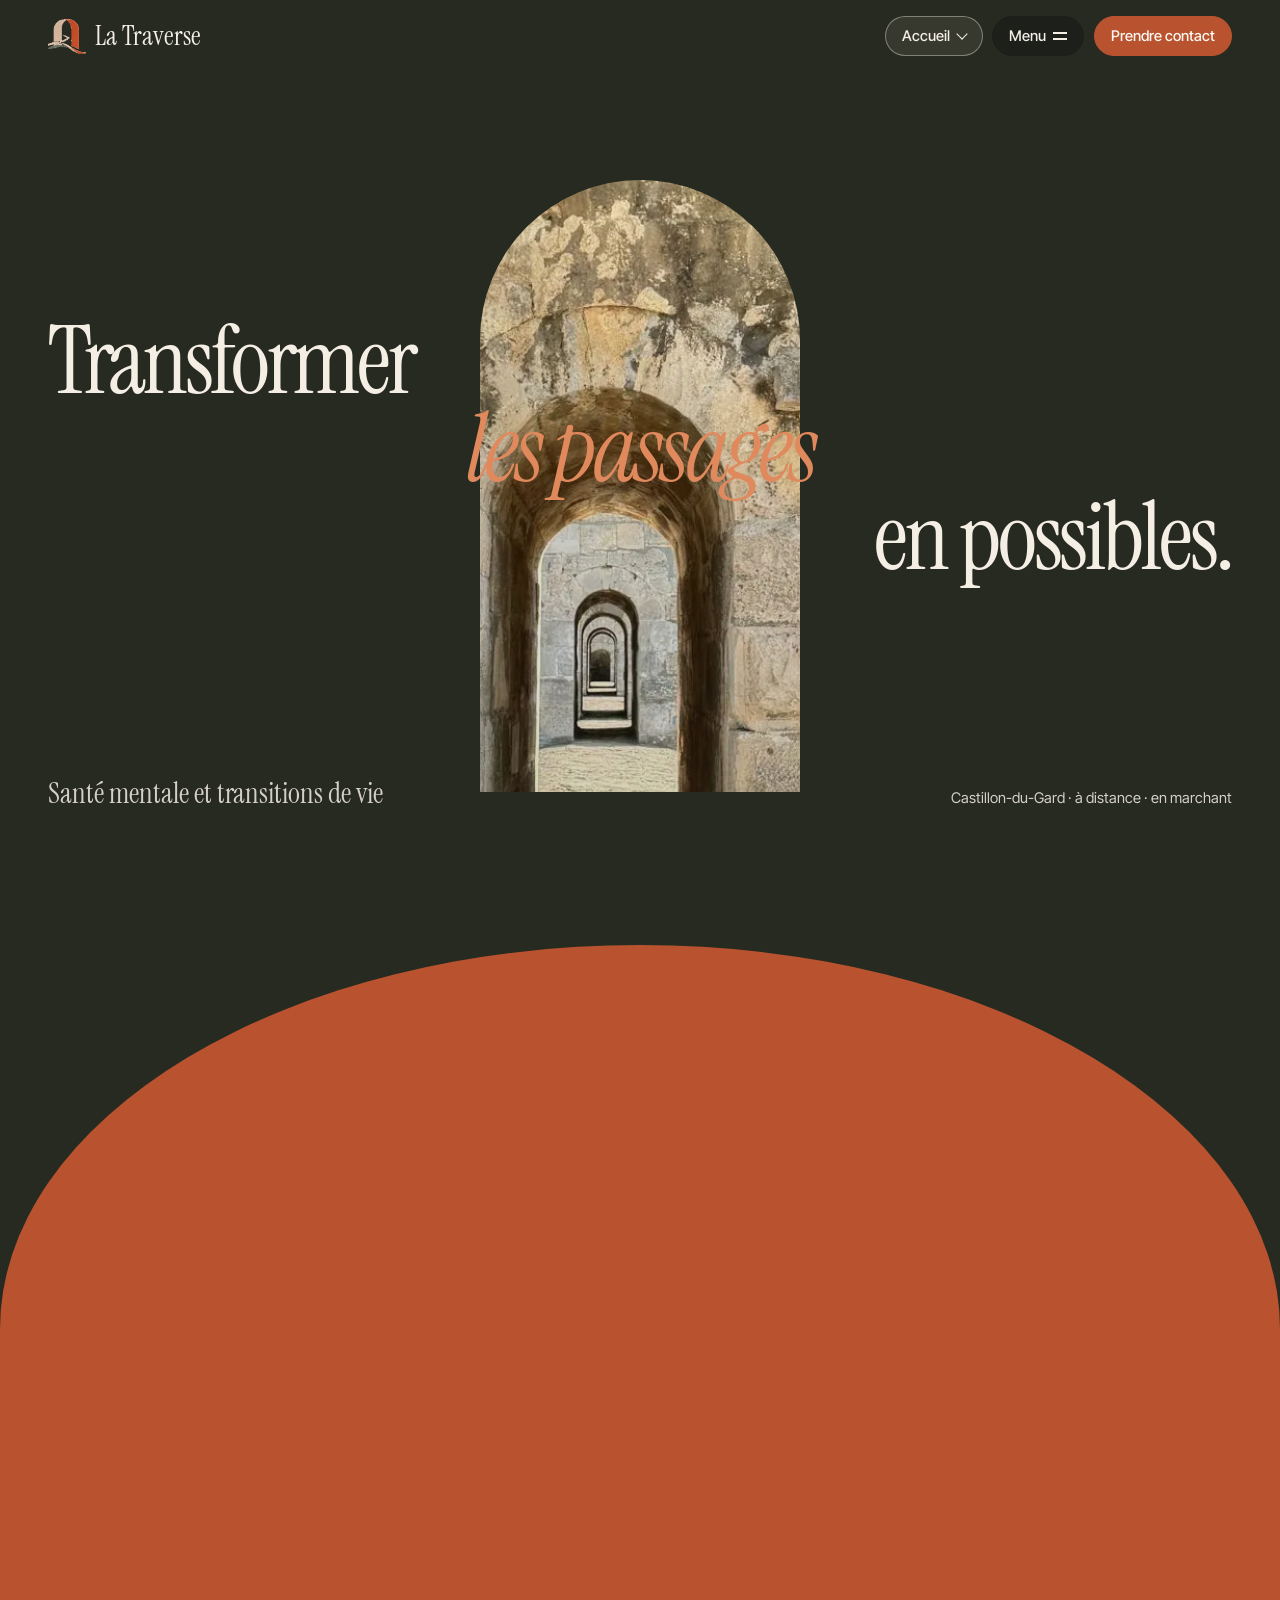
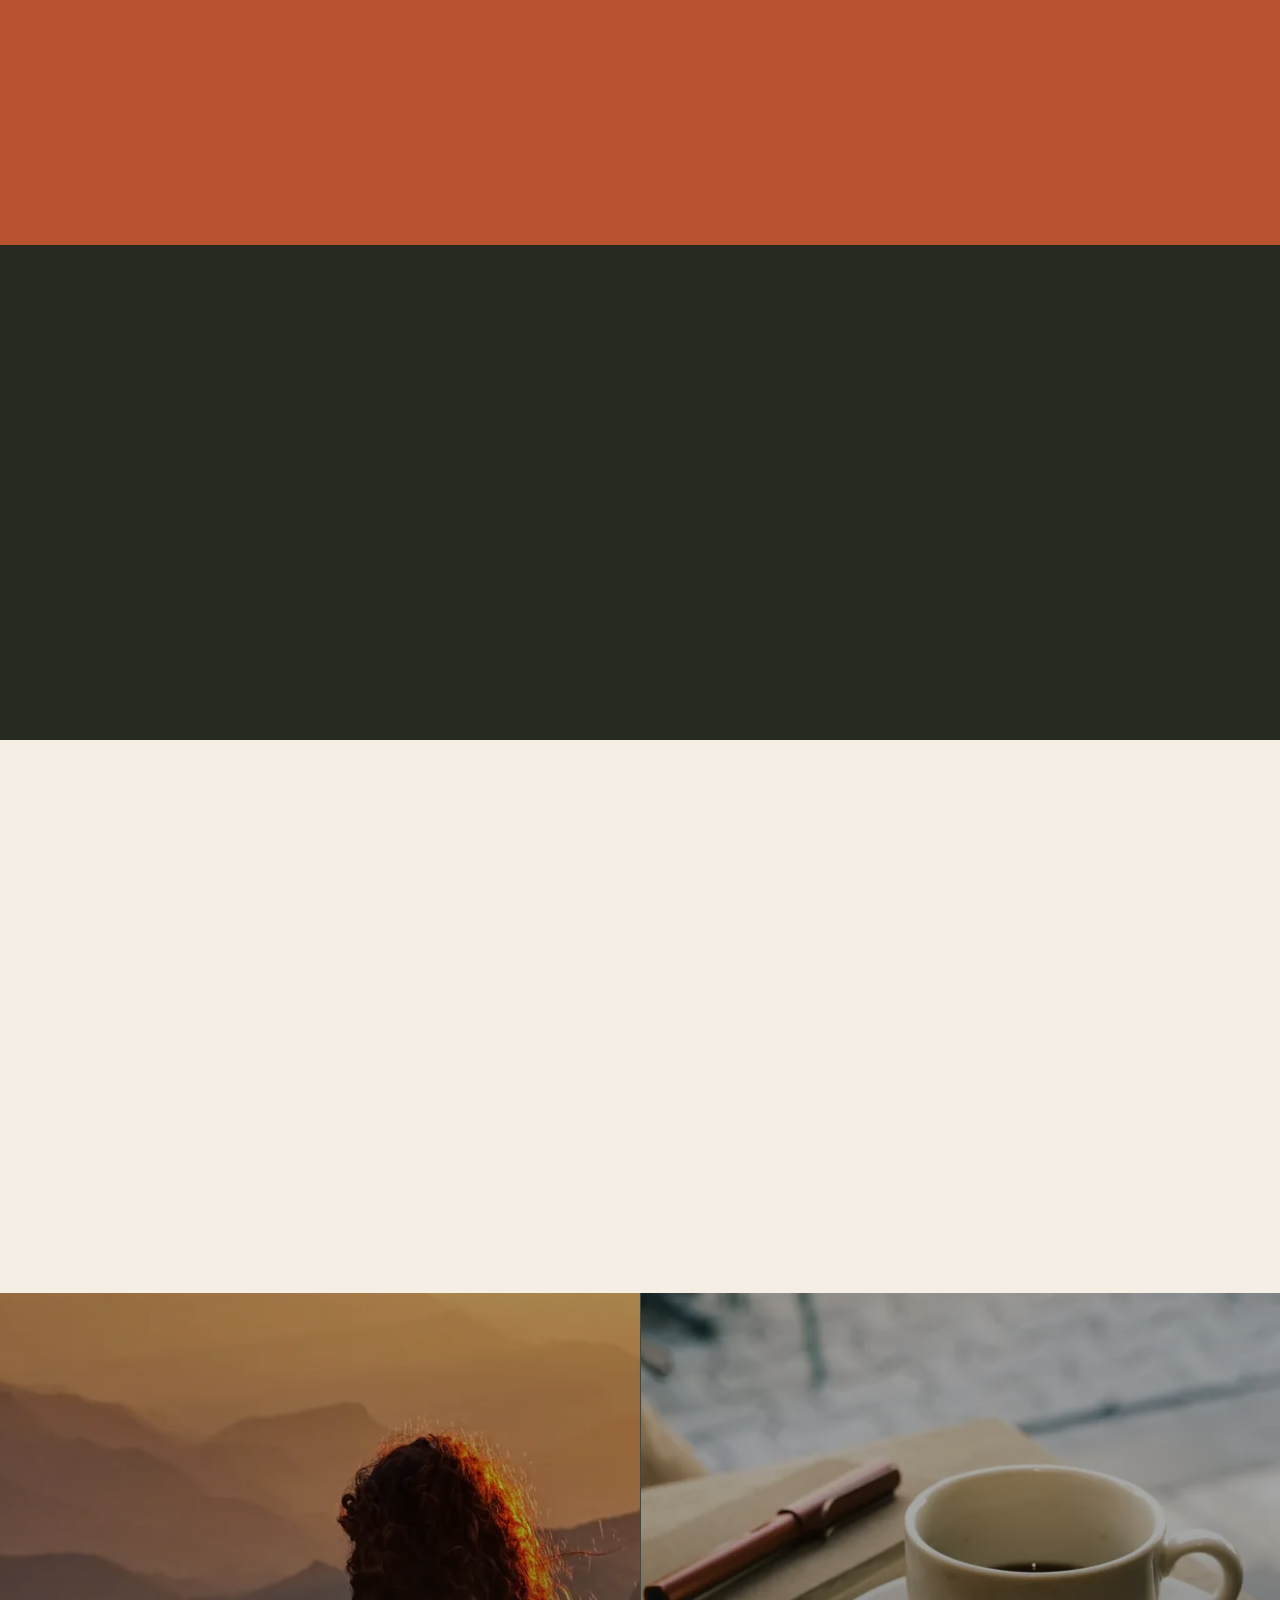
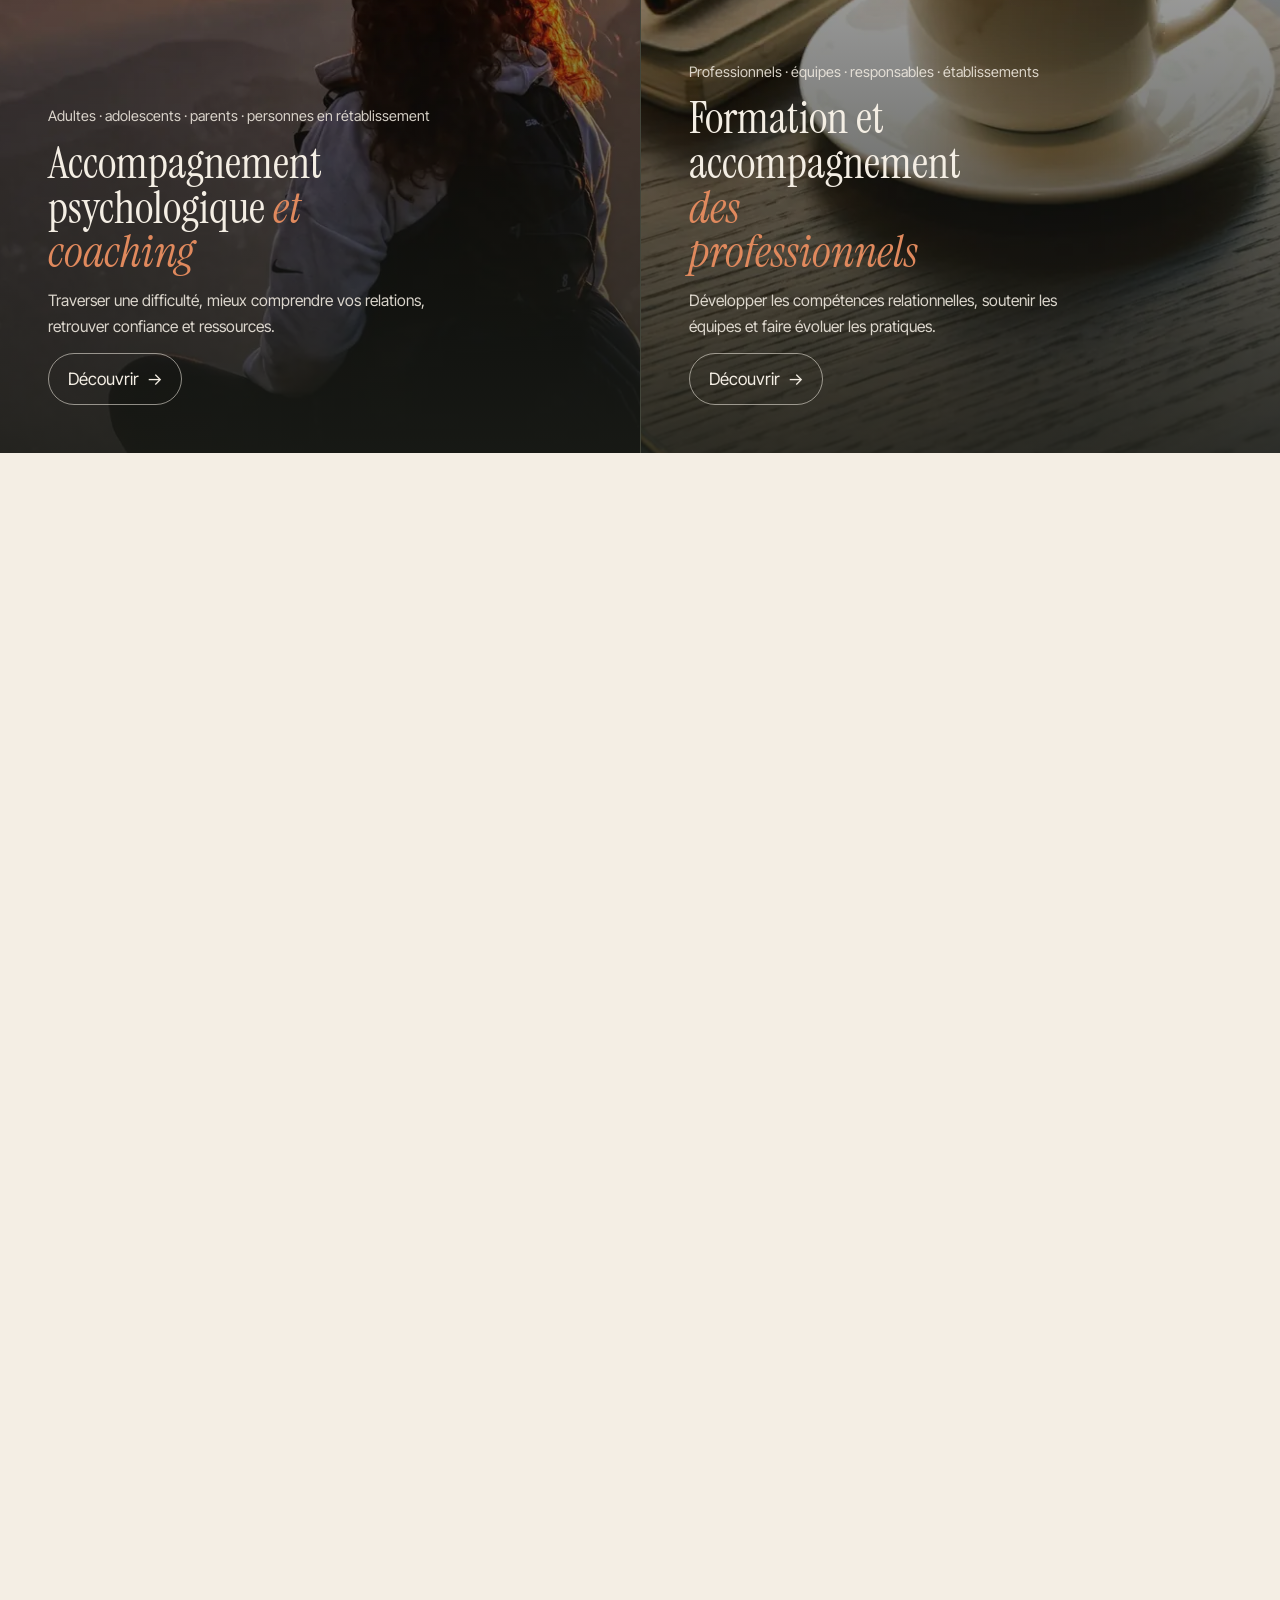
==== commit b8530815: "version 7.1" ====
--- a/index.html
+++ b/index.html
@@ -3,212 +3,198 @@
 <head>
 <meta charset="utf-8">
 <meta name="viewport" content="width=device-width, initial-scale=1">
-<title>La Traverse — Transformer les passages en possibles · Aline Debecker</title>
-<meta name="description" content="La Traverse, dédiée à la santé mentale et aux transitions de vie. Accompagnement psy et coaching, formation et coaching professionnel. Cabinet à Castillon-du-Gard et à distance.">
-<meta name="theme-color" content="#1d1f1a">
+<title>La Traverse — Santé mentale et transitions de vie · Aline Debecker, Gard</title>
+<meta name="description" content="Accompagnement psychologique, coaching, formation des professionnels et expériences en nature. Aline Debecker, psychologue, coach et formatrice — Castillon-du-Gard, à distance et en marchant.">
+<meta name="theme-color" content="#262a20">
 <meta property="og:type" content="website">
 <meta property="og:locale" content="fr_FR">
 <meta property="og:site_name" content="La Traverse">
-<meta property="og:title" content="La Traverse — Transformer les passages en possibles · Aline Debecker">
-<meta property="og:description" content="La Traverse, dédiée à la santé mentale et aux transitions de vie. Accompagnement psy et coaching, formation et coaching professionnel. Cabinet à Castillon-du-Gard et à distance.">
-<meta property="og:image" content="img/arche.jpg">
+<meta property="og:title" content="La Traverse — Santé mentale et transitions de vie · Aline Debecker, Gard">
+<meta property="og:description" content="Accompagnement psychologique, coaching, formation des professionnels et expériences en nature. Aline Debecker, psychologue, coach et formatrice — Castillon-du-Gard, à distance et en marchant.">
+<meta property="og:image" content="img/arche-1600.webp">
 <link rel="icon" type="image/png" href="img/logo-mark.png">
 <link rel="preconnect" href="https://fonts.googleapis.com">
 <link rel="preconnect" href="https://fonts.gstatic.com" crossorigin>
-<link rel="stylesheet" href="https://fonts.googleapis.com/css2?family=Caveat:wght@500&family=Instrument+Serif:ital@0;1&family=Inter+Tight:wght@300;400;500;600&display=swap">
-<link rel="stylesheet" href="assets/css/style.css">
-<link rel="stylesheet" href="assets/b/b.css">
-<script>document.documentElement.classList.add("js","theme-b")</script>
-<script src="assets/js/main.js" defer></script>
-<script src="assets/b/b.js" defer></script>
+<link rel="stylesheet" href="https://fonts.googleapis.com/css2?family=Instrument+Serif:ital@0;1&family=Inter+Tight:wght@400;500;600&display=swap">
+<link rel="stylesheet" href="assets/site.css">
+<script>document.documentElement.classList.add("js")</script>
+<script src="assets/site.js" defer></script>
 </head>
-<body class="b page-accueil">
+<body class="page-accueil">
 <a class="skip" href="#contenu">Aller au contenu</a>
-
-<div class="voile" aria-hidden="true">
-  <svg viewBox="0 0 64 64"><path d="M14 58 V28 a18 18 0 0 1 36 0 V58"/></svg>
-</div>
-
+<div class="voile" aria-hidden="true"></div>
 <header class="entete">
-  <div class="entete__in">
-    <a class="logo" href="index.html" aria-label="La Traverse, accueil">
-      <img src="img/logo-mark.png" alt="" width="34" height="36">
-      <span class="logo__nom">la traverse</span>
-    </a>
-    <div class="entete__actions">
-      <a class="pastille pastille--plein" href="contact.html">échanger</a>
-      <button class="burger" type="button" aria-expanded="false" aria-controls="nav" aria-label="Ouvrir le menu"><span class="burger__mot">menu</span><span></span><span></span></button>
-    </div>
-    <nav class="nav" id="nav" aria-label="Navigation principale">
-      <ul>
-        <li><a href="index.html" aria-current="page"><i>00</i>accueil</a></li>
-        <li><a href="accompagnement.html"><i>01</i>accompagnement psy &amp; coaching</a></li>
-        <li><a href="formation.html"><i>02</i>formation &amp; coaching pro</a></li>
-        <li><a href="approche.html"><i>03</i>l'approche</a></li>
-        <li><a href="marcher.html"><i>04</i>marcher, se ressourcer</a></li>
-        <li><a href="a-propos.html"><i>05</i>à propos</a></li>
-        <li><a href="contact.html"><i>06</i>contact</a></li>
-      </ul>
-      <div class="nav__pied">
-        <p>Aline Debecker — psychologue, coach, formatrice</p>
-        <p><a href="tel:+33684660709">06 84 66 07 09</a> · <a href="mailto:alinedebecker@gmail.com">alinedebecker@gmail.com</a></p>
-      </div>
-    </nav>
-  </div>
+<div class="entete__in">
+<a class="logo" href="index.html" aria-label="La Traverse — accueil">
+<img src="img/logo-mark.png" alt="" width="38" height="39">
+<span>La Traverse</span>
+</a>
+<div class="bloc-pilule bloc-lieu">
+<button class="pilule pilule--clair" type="button" data-panneau="lieu-panneau" aria-expanded="false" aria-controls="lieu-panneau">
+<span class="lieu__nom">Accueil</span><span class="chev" aria-hidden="true"></span>
+</button>
+<div class="panneau lieu-panneau" id="lieu-panneau">
+<p class="panneau__titre">Vous êtes ici : <b>Accueil</b> — sur cette page</p>
+<nav id="lieu-liste" aria-label="Sections de la page"></nav>
+</div>
+</div>
+<div class="bloc-pilule">
+<button class="pilule pilule--sombre" type="button" data-panneau="menu" aria-expanded="false" aria-controls="menu">Menu <span class="burger-ico" aria-hidden="true"></span></button>
+<nav class="panneau" id="menu" aria-label="Navigation principale">
+<a href="index.html" aria-current="page"><b>Accueil</b><small>La Traverse en quelques mots</small></a>
+<a href="accompagnement.html"><b>Accompagnement psychologique et coaching</b><small>Personnes, parents, adolescents</small></a>
+<a class="sous" href="accompagnement.html#retablissement"><b>Cap vers le rétablissement</b><small>Après une période de soins ou un burn-out</small></a>
+<a href="formation.html"><b>Formation et accompagnement des professionnels</b><small>Formations, coaching, analyse des pratiques, cohésion</small></a>
+<a class="sous" href="formation.html#coaching"><b>Coaching</b><small>Managers et équipes</small></a>
+<a class="sous" href="formation.html#recul"><b>Analyse des pratiques</b><small>Des espaces pour prendre du recul</small></a>
+<a class="sous" href="un-chemin-pour-soi.html"><b>Un chemin pour soi</b><small>Parcours pour les professionnels de santé</small></a>
+<a class="sous" href="formation.html#cohesion"><b>Journée cohésion</b><small>Une expérience commune</small></a>
+<a href="approche.html"><b>L'approche</b><small>Mission, méthodes et cadre</small></a>
+<a href="marcher.html"><b>Marcher et se ressourcer</b><small>Le mouvement, la nature, Colina</small></a>
+<a href="a-propos.html"><b>À propos d'Aline Debecker</b><small>Parcours et convictions</small></a>
+<a href="contact.html"><b>Contact</b><small>Un premier échange</small></a>
+<div class="panneau__pied"><a href="tel:+33684660709">06 84 66 07 09</a><a href="mailto:alinedebecker@gmail.com">alinedebecker@gmail.com</a></div>
+</nav>
+</div>
+<a class="pilule pilule--plein" href="contact.html">Prendre contact</a>
+</div>
 </header>
-
+<nav class="rail" aria-label="Sections de la page"></nav>
 <main id="contenu">
 <div class="chargeur" aria-hidden="true">
-  <svg class="chargeur__arche" viewBox="0 0 100 130"><path d="M10 128 V50 a40 40 0 0 1 80 0 V128"/></svg>
-  <span class="chargeur__nb">0</span>
-</div>
-
-<section class="passage" aria-labelledby="titre-passage">
-  <div class="passage__collant">
-    <p class="passage__haut"><span>la traverse</span><span>santé mentale &amp; transitions de vie</span></p>
-    <div class="passage__fenetre"><img src="img/arche.jpg" alt="Une enfilade d'arches en pierre ouvrant sur la lumière" fetchpriority="high" width="1600" height="1195"></div>
-    <h1 class="passage__titre" id="titre-passage">
-      <span class="passage__l passage__l--1">transformer</span>
-      <span class="passage__l passage__l--2"><em>les passages</em></span>
-      <span class="passage__l passage__l--3">en possibles.</span>
-    </h1>
-    <div class="passage__intro">
-      <p>Il arrive que les repères vacillent, que les relations se tendent ou qu'une période de changement demande de trouver de nouvelles ressources.</p>
-    </div>
-  </div>
-</section>
-
-<section class="b-intro" aria-label="Introduction">
-  <div class="wrap">
-    <p class="b-etiquette">(01) la traverse</p>
-    <p class="b-intro__texte" data-eclaire>La Traverse propose des accompagnements, des formations et des expériences pour <strong>mieux comprendre ce qui se joue,</strong> mobiliser ses ressources et <strong>retrouver du mouvement.</strong></p>
-    <div class="b-intro__pied">
-      <p>Aline Debecker<br><span>psychologue · coach · formatrice</span></p>
-      <p>Cabinet à Castillon-du-Gard<br><span>et consultations à distance</span></p>
-      <a class="b-lien" href="approche.html">notre approche <span aria-hidden="true">↗</span></a>
-    </div>
-  </div>
-</section>
-
-<section class="b-portes" aria-labelledby="titre-portes">
-  <h2 id="titre-portes" class="sr-only">Deux portes d'entrée</h2>
-  <a class="b-porte" href="accompagnement.html" data-curseur="entrer">
-    <img src="img/particuliers.jpg" alt="" loading="lazy" width="1346" height="1400">
-    <span class="b-porte__num">(02) porte un</span>
-    <span class="b-porte__titre">accompagnement <em>psy &amp; coaching</em></span>
-    <span class="b-porte__texte">Pour les personnes, les parents et les adolescents qui souhaitent traverser une difficulté, mieux comprendre leurs relations ou retrouver des ressources.</span>
-    <span class="b-porte__cta">découvrir ↗</span>
-  </a>
-  <a class="b-porte" href="formation.html" data-curseur="entrer">
-    <img src="img/professionnels.jpg" alt="" loading="lazy" width="1393" height="1400">
-    <span class="b-porte__num">(03) porte deux</span>
-    <span class="b-porte__titre">formation &amp; <em>coaching professionnel</em></span>
-    <span class="b-porte__texte">Pour les établissements, équipes et organisations qui souhaitent développer les compétences relationnelles, soutenir les professionnels et faire évoluer les pratiques.</span>
-    <span class="b-porte__cta">découvrir ↗</span>
-  </a>
-</section>
-
-<section class="b-liste" aria-labelledby="titre-liste">
-  <div class="wrap">
-    <div class="b-liste__entete">
-      <p class="b-etiquette">(04) repères</p>
-      <h2 id="titre-liste">ce qui peut <em>vous amener</em></h2>
-    </div>
-    <ul class="b-lignes">
-      <li><a href="accompagnement.html#thematiques" data-apercu="img/particuliers.jpg"><span class="b-lignes__n">01</span><span class="b-lignes__t">transitions de vie</span><span class="b-lignes__c">accompagnement</span></a></li>
-      <li><a href="accompagnement.html#parents" data-apercu="img/galerie-2.jpg"><span class="b-lignes__n">02</span><span class="b-lignes__t">parentalité</span><span class="b-lignes__c">accompagnement</span></a></li>
-      <li><a href="accompagnement.html#adolescents" data-apercu="img/galerie-5.jpg"><span class="b-lignes__n">03</span><span class="b-lignes__t">adolescence</span><span class="b-lignes__c">accompagnement</span></a></li>
-      <li><a href="formation.html#enseignement" data-apercu="img/professionnels.jpg"><span class="b-lignes__n">04</span><span class="b-lignes__t">futurs professionnels</span><span class="b-lignes__c">formation</span></a></li>
-      <li><a href="formation.html#sante" data-apercu="img/galerie-3.jpg"><span class="b-lignes__n">05</span><span class="b-lignes__t">professionnels de santé</span><span class="b-lignes__c">formation</span></a></li>
-      <li><a href="un-chemin-pour-soi.html" data-apercu="img/galerie-4.jpg"><span class="b-lignes__n">06</span><span class="b-lignes__t">un chemin pour soi</span><span class="b-lignes__c">parcours</span></a></li>
-      <li><a href="marcher.html" data-apercu="img/sentier-garrigue.jpg"><span class="b-lignes__n">07</span><span class="b-lignes__t">marcher, se ressourcer</span><span class="b-lignes__c">expérience</span></a></li>
-    </ul>
-  </div>
-  <div class="b-apercu" aria-hidden="true"><img alt=""></div>
-</section>
-
-<section class="b-approche" aria-labelledby="titre-b-approche">
-  <div class="wrap">
-    <p class="b-etiquette">(05) l'approche</p>
-    <h2 id="titre-b-approche" class="b-approche__titre">
-      <span data-reveal>comprendre.</span>
-      <span data-reveal style="--d:.12s"><em>expérimenter.</em></span>
-      <span data-reveal style="--d:.24s">se mettre en mouvement.</span>
-    </h2>
-    <ol class="b-leviers">
-      <li data-reveal><i>01</i>ressources psychologiques</li>
-      <li data-reveal style="--d:.05s"><i>02</i>coaching &amp; PNL</li>
-      <li data-reveal style="--d:.1s"><i>03</i>approches cognitives &amp; comportementales</li>
-      <li data-reveal style="--d:.15s"><i>04</i>corps &amp; mouvement</li>
-      <li data-reveal style="--d:.2s"><i>05</i>nature &amp; expérience</li>
-      <li data-reveal style="--d:.25s"><i>06</i>dynamique relationnelle &amp; collective</li>
-    </ol>
-    <a class="b-lien b-lien--clair" href="approche.html">découvrir l'approche <span aria-hidden="true">↗</span></a>
-  </div>
-</section>
-
-<section class="b-aline" aria-labelledby="titre-aline">
-  <div class="wrap b-aline__grille">
-    <div class="b-aline__portrait"><img src="img/aline.jpg" alt="Portrait d'Aline Debecker" loading="lazy" width="739" height="1600" data-vitesse=".08"></div>
-    <div>
-      <p class="b-etiquette">(06) aline debecker</p>
-      <h2 id="titre-aline" class="b-citation" data-reveal>« accompagner les passages de vie, <em>sans imposer un chemin tout tracé,</em> mais en aidant chacun à trouver le sien. »</h2>
-      <ul class="b-chiffres">
-        <li data-reveal><strong><span data-compteur="20">20</span>+</strong>ans d'accompagnement</li>
-        <li data-reveal style="--d:.1s"><strong><span data-compteur="15">15</span></strong>ans de formation de professionnels</li>
-      </ul>
-      <a class="b-lien" href="a-propos.html">à propos <span aria-hidden="true">↗</span></a>
-    </div>
-  </div>
-</section>
-
-<section class="b-fin" aria-labelledby="titre-fin">
-  <div class="bande" aria-hidden="true"><div class="bande__texte" data-bande><span>santé mentale <em>&amp; transitions de vie</em> —</span><span>transformer les passages <em>en possibles</em> —</span><span>santé mentale <em>&amp; transitions de vie</em> —</span><span>transformer les passages <em>en possibles</em> —</span></div></div>
-  <div class="wrap">
-    <p class="b-etiquette">(07) premier pas</p>
-    <h2 id="titre-fin"><a class="b-geant" href="contact.html" data-curseur="écrire">échangeons<em>.</em></a></h2>
-    <div class="b-fin__infos">
-      <p><a href="tel:+33684660709">06 84 66 07 09</a></p>
-      <p><a href="mailto:alinedebecker@gmail.com">alinedebecker@gmail.com</a></p>
-      <p>Castillon-du-Gard · à distance</p>
-    </div>
-  </div>
+<svg viewBox="0 0 100 130"><path d="M10 128 V50 a40 40 0 0 1 80 0 V128"/></svg>
+<p>La Traverse</p>
+</div>
+<section class="passage" id="ouverture" data-nav="Ouverture" aria-labelledby="t-ouverture">
+<div class="passage__collant">
+<div class="passage__fenetre"><img src="img/arche-800.webp" srcset="img/arche-800.webp 800w, img/arche-1600.webp 1600w" sizes="100vw" width="1600" height="1195" alt="Une enfilade d'arches en pierre qui s'ouvre sur la lumière" decoding="async" fetchpriority="high"></div>
+<h1 class="passage__titre" id="t-ouverture"><span>Transformer</span><span><em>les passages</em></span><span>en possibles.</span></h1>
+<p class="passage__sous"><span>Santé mentale et transitions de vie</span><span>Castillon-du-Gard · à distance · en marchant</span></p>
+<p class="passage__intro">Il arrive que les repères vacillent, que les relations se tendent, qu'un changement demande de nouvelles ressources.</p>
+</div>
+</section>
+<section class="sec" id="la-traverse" data-nav="La Traverse" aria-labelledby="t-id">
+<div class="wrap identite identite--seule">
+<div>
+<p class="surtitre" data-r>La Traverse</p>
+<h2 id="t-id" data-r>Accompagner les passages, <em>ouvrir de nouvelles possibilités.</em></h2>
+<p class="lead" data-r>La Traverse accompagne les personnes, les familles, les professionnels et les organisations dans les périodes de questionnement, de difficulté ou de transition, pour aider chacun à retrouver des repères, mobiliser ses ressources et avancer.</p>
+<ul class="trio" data-r aria-label="Trois manières d'avancer"><li>Des accompagnements</li><li>Des formations</li><li>Des expériences</li></ul>
+</div>
+</div>
+</section>
+<section class="entrees" id="entrees" data-nav="Deux entrées" aria-label="Deux grandes entrées">
+<a class="entree" href="accompagnement.html">
+<img src="img/particuliers-800.webp" srcset="img/particuliers-800.webp 800w, img/particuliers-1600.webp 1346w" sizes="(max-width: 860px) 100vw, 50vw" width="1346" height="1400" alt="" decoding="async" loading="lazy">
+<span class="entree__public">Adultes · adolescents · parents · personnes en rétablissement</span>
+<span class="entree__titre">Accompagnement psychologique <em>et coaching</em></span>
+<span class="entree__texte">Traverser une difficulté, mieux comprendre vos relations, retrouver confiance et ressources.</span>
+<span class="entree__cta">Découvrir <span aria-hidden="true">→</span></span>
+</a>
+<a class="entree" href="formation.html">
+<img src="img/professionnels-800.webp" srcset="img/professionnels-800.webp 800w, img/professionnels-1600.webp 1393w" sizes="(max-width: 860px) 100vw, 50vw" width="1393" height="1400" alt="" decoding="async" loading="lazy">
+<span class="entree__public">Professionnels · équipes · responsables · établissements</span>
+<span class="entree__titre">Formation et accompagnement <em>des professionnels</em></span>
+<span class="entree__texte">Développer les compétences relationnelles, soutenir les équipes et faire évoluer les pratiques.</span>
+<span class="entree__cta">Découvrir <span aria-hidden="true">→</span></span>
+</a>
+</section>
+<section class="sec" id="situations" data-nav="Vous vous reconnaîtrez peut-être" aria-labelledby="t-sit">
+<div class="wrap">
+<div class="entete-sec">
+<div><p class="surtitre" data-r>Par où commencer</p><h2 id="t-sit" data-r>Vous vous reconnaîtrez <em>peut-être…</em></h2></div>
+</div>
+<ul class="lignes">
+<li data-r><a href="accompagnement.html#transitions"><img class="lignes__fond" src="img/pont-du-gard-large-800.webp" alt="" loading="lazy" decoding="async"><b>« Je traverse une période de changement »</b><small>Accompagnement</small><span>Reconversion, mobilité, séparation, nouvelle étape de vie : retrouver un cap.</span></a></li>
+<li data-r><a href="accompagnement.html#stress"><img class="lignes__fond" src="img/galerie-4-800.webp" alt="" loading="lazy" decoding="async"><b>« Je me sens dépassé·e »</b><small>Accompagnement</small><span>Stress, anxiété, charge mentale, manque de temps : retrouver de l'air.</span></a></li>
+<li data-r><a href="accompagnement.html#parents"><img class="lignes__fond" src="img/galerie-2-800.webp" alt="" loading="lazy" decoding="async"><b>« La relation avec mon enfant est difficile »</b><small>Parents</small><span>Tensions, difficultés éducatives, épuisement parental.</span></a></li>
+<li data-r><a href="accompagnement.html#adolescents"><img class="lignes__fond" src="img/galerie-5-800.webp" alt="" loading="lazy" decoding="async"><b>« Mon adolescent doit choisir son orientation »</b><small>Adolescents</small><span>Un parcours en quatre séances pour mieux se connaître et choisir en confiance.</span></a></li>
+<li data-r><a href="accompagnement.html#retablissement"><img class="lignes__fond" src="img/sentier-garrigue-800.webp" alt="" loading="lazy" decoding="async"><b>« Je reprends pied après une période difficile »</b><small>Rétablissement</small><span>Après une hospitalisation, un burn-out ou un épisode dépressif : retrouver ses appuis.</span></a></li>
+<li data-r><a href="formation.html#formation"><img class="lignes__fond" src="img/professionnels-800.webp" alt="" loading="lazy" decoding="async"><b>« Notre équipe a besoin de se former, de souffler »</b><small>Professionnels</small><span>Communication, coopération, stress, prévention de l'épuisement.</span></a></li>
+<li data-r><a href="formation.html#cohesion"><img class="lignes__fond" src="img/arches-pierre-800.webp" alt="" loading="lazy" decoding="async"><b>« Notre équipe a besoin de se retrouver »</b><small>Journées de cohésion</small><span>Une journée hors du quotidien pour expérimenter la coopération et la confiance.</span></a></li>
+<li data-r><a href="formation.html#recul"><img class="lignes__fond" src="img/particuliers-800.webp" alt="" loading="lazy" decoding="async"><b>« Je prends soin des autres, et moi ? »</b><small>Professionnels de santé</small><span>Des espaces pour souffler, échanger et se préserver.</span></a></li>
+</ul>
+</div>
+</section>
+<section class="sec sec--sable" aria-label="Conviction">
+<div class="wrap">
+<p class="phrase">Avancer ne veut pas forcément dire aller plus vite. Parfois, il s'agit de s'arrêter, de comprendre, de reprendre confiance <em>ou de regarder autrement.</em></p>
+</div>
+</section>
+<section class="sec sec--sombre" id="aline" data-nav="Aline Debecker" aria-labelledby="t-aline">
+<div class="wrap deux">
+<div class="portrait arche" data-r><img src="img/aline-800.webp" srcset="img/aline-800.webp 739w" sizes="(max-width: 860px) 80vw, 420px" width="739" height="1600" alt="Portrait d'Aline Debecker" decoding="async" loading="lazy"></div>
+<div>
+<p class="surtitre" data-r>Qui vous accompagne</p>
+<h2 id="t-aline" class="citation" data-r>« Accompagner les passages de vie, sans imposer un chemin tout tracé, <em>mais en aidant chacun à trouver le sien.</em> »</h2>
+<p class="lead" data-r>Aline Debecker, psychologue, coach et formatrice.</p>
+<ul class="chiffres" data-r>
+<li><strong><span data-compteur="20">20</span>&nbsp;ans+</strong>d'accompagnement</li>
+<li><strong>Depuis 2011</strong>formatrice de professionnels</li>
+<li><strong><span data-compteur="40">40</span>+</strong>thèmes de formation</li>
+</ul>
+<div class="actions" data-r><a class="btn btn--ligne" href="a-propos.html">Découvrir son parcours <span class="fl" aria-hidden="true">→</span></a></div>
+</div>
+</div>
+</section>
+<section class="sec" id="marcher" data-nav="En marchant" aria-labelledby="t-marcher">
+<div class="wrap deux deux--egal" style="align-items:center">
+<div>
+<p class="surtitre" data-r>Mouvement et nature</p>
+<h2 id="t-marcher" data-r>Parfois, on pense mieux <em>en marchant.</em></h2>
+<p class="lead" data-r>Le corps, la nature et le collectif sont des ressources. Certains accompagnements peuvent se dérouler en marchant, lorsque c'est adapté à votre demande.</p>
+<div class="actions" data-r><a class="btn" href="marcher.html">Marcher et se ressourcer <span class="fl" aria-hidden="true">→</span></a></div>
+</div>
+<div class="arche" style="aspect-ratio:4/5;max-width:440px;justify-self:end;width:100%" data-r><img src="img/garrigue-800.webp" srcset="img/garrigue-800.webp 800w, img/garrigue-1600.webp 1600w" sizes="(max-width: 860px) 90vw, 440px" width="1600" height="1066" alt="Un sentier dans la garrigue face aux Alpilles" decoding="async" loading="lazy"></div>
+</div>
+</section>
+<section class="sec fin" id="contact" data-nav="Prendre contact" aria-labelledby="t-fin" style="padding-top:0">
+<div class="bande" aria-hidden="true"><div class="bande__piste"><span>Transformer les passages en possibles —</span><span>Santé mentale et transitions de vie —</span><span>Transformer les passages en possibles —</span><span>Santé mentale et transitions de vie —</span></div></div>
+<div class="wrap" style="padding-top:clamp(3rem,7vw,5rem)">
+<p class="surtitre" data-r>Le premier pas</p>
+<h2 id="t-fin" data-r><a href="contact.html">Échangeons<em>.</em></a></h2>
+<div class="fin__infos" data-r>
+<a href="tel:+33684660709">06 84 66 07 09</a>
+<a href="mailto:alinedebecker@gmail.com">alinedebecker@gmail.com</a>
+<span>Cabinet à Castillon-du-Gard · à distance · en marchant</span>
+</div>
+</div>
 </section>
 </main>
-
 <footer class="pied">
-  <div class="wrap">
-    <div class="pied__haut">
-      <div>
-        <p class="pied__devise">transformer les passages en possibles.</p>
-        <p>Cabinet à Castillon-du-Gard · consultations à distance.<br>Interventions dans le Gard et alentour.</p>
-      </div>
-      <div>
-        <h2>Explorer</h2>
-        <ul>
-          <li><a href="accompagnement.html">Accompagnement psy &amp; coaching</a></li>
-          <li><a href="formation.html">Formation &amp; coaching pro</a></li>
-          <li><a href="un-chemin-pour-soi.html">Un chemin pour soi</a></li>
-          <li><a href="approche.html">L'approche</a></li>
-          <li><a href="marcher.html">Marcher, se ressourcer</a></li>
-          <li><a href="a-propos.html">À propos</a></li>
-        </ul>
-      </div>
-      <div>
-        <h2>Contact</h2>
-        <ul>
-          <li><a href="tel:+33684660709">06 84 66 07 09</a></li>
-          <li><a href="mailto:alinedebecker@gmail.com">alinedebecker@gmail.com</a></li>
-          <li><a href="contact.html">Écrire un message</a></li>
-        </ul>
-      </div>
-    </div>
-    <p class="pied__geant" aria-hidden="true">la traverse</p>
-    <div class="pied__bas">
-      <span>© <span data-annee>2026</span> La Traverse — Aline Debecker</span>
-      <a href="mentions-legales.html">Mentions légales &amp; confidentialité</a>
-    </div>
-  </div>
+<p class="pied__marque" aria-hidden="true">La Traverse</p>
+<div class="wrap">
+<div class="pied__haut">
+<div>
+<p class="pied__devise">Transformer les passages en possibles.</p>
+<p>La Traverse — santé mentale et transitions de vie.<br>Aline Debecker, psychologue, coach et formatrice.<br>Cabinet à Castillon-du-Gard · à distance · en marchant.</p>
+</div>
+<div>
+<h2>Explorer</h2>
+<ul>
+<li><a href="index.html">Accueil</a></li>
+<li><a href="accompagnement.html">Accompagnement psychologique et coaching</a></li>
+<li><a href="formation.html">Formation et accompagnement des professionnels</a></li>
+<li><a href="un-chemin-pour-soi.html">Un chemin pour soi</a></li>
+<li><a href="approche.html">L'approche</a></li>
+<li><a href="marcher.html">Marcher et se ressourcer</a></li>
+<li><a href="a-propos.html">À propos</a></li>
+</ul>
+</div>
+<div>
+<h2>Contact</h2>
+<ul>
+<li><a href="tel:+33684660709">06 84 66 07 09</a></li>
+<li><a href="mailto:alinedebecker@gmail.com">alinedebecker@gmail.com</a></li>
+<li><a href="contact.html">Écrire un message</a></li>
+</ul>
+</div>
+</div>
+<div class="pied__bas">
+<span>© <span data-annee>2026</span> La Traverse — Aline Debecker</span>
+<a href="mentions-legales.html">Mentions légales et confidentialité</a>
+</div>
+</div>
 </footer>
 </body>
 </html>
--- a/assets/site.css
+++ b/assets/site.css
@@ -0,0 +1 @@
+:root{--creme: #f4eee4;--sable: #e8dcc9;--sable-2: #dccbb1;--terre: #b9532f;--terre-clair: #e0895d;--terre-pale: #f1dccd;--sauge: #7a8466;--sauge-pale: #e1e4d6;--nuit: #262a20;--encre: #1d1f1a;--encre-2: #57594f;--blanc: #fbf8f2;--ligne: rgb(29 31 26 / .14);--serif: "Instrument Serif", Georgia, "Times New Roman", serif;--sans: "Inter Tight", system-ui, -apple-system, "Segoe UI", sans-serif;--g: clamp(1rem, 4vw, 3rem);--max: 1240px;--r: 8px;--ease: cubic-bezier(.22, .8, .2, 1);--ease-io: cubic-bezier(.7, 0, .2, 1);--entete: 72px}*,*:before,*:after{box-sizing:border-box}html{-webkit-text-size-adjust:100%;scroll-padding-top:calc(var(--entete) + 1rem)}body{margin:0;background:var(--creme);color:var(--encre);font:400 clamp(1rem,.96rem + .2vw,1.0625rem)/1.65 var(--sans);-webkit-font-smoothing:antialiased;overflow-x:clip}img{display:block;max-width:100%;height:auto}a{color:inherit}p{margin:0 0 1em}ul,ol{margin:0;padding:0}h1,h2,h3{font-family:var(--serif);font-weight:400;line-height:1.05;letter-spacing:-.015em;margin:0 0 .45em;text-wrap:balance}h1{font-size:clamp(2.3rem,1.5rem + 3vw,4.2rem)}h2{font-size:clamp(1.8rem,1.35rem + 1.6vw,2.8rem)}h3{font-size:clamp(1.35rem,1.15rem + .7vw,1.8rem)}em{font-style:italic;color:var(--terre)}strong{font-weight:600}::selection{background:var(--terre);color:var(--blanc)}:focus-visible{outline:2px solid var(--terre);outline-offset:3px;border-radius:4px}.sr-only{position:absolute;width:1px;height:1px;overflow:hidden;clip:rect(0 0 0 0);white-space:nowrap}.skip{position:fixed;left:1rem;top:-4rem;z-index:300;background:var(--encre);color:var(--blanc);padding:.6rem 1rem;border-radius:var(--r)}.skip:focus{top:1rem}.wrap{width:100%;max-width:var(--max);margin-inline:auto;padding-inline:var(--g)}.sec{padding-block:clamp(4rem,9vw,7.5rem);position:relative}.sec--serre{padding-block:clamp(3rem,6vw,5rem)}.sec--sable{background:var(--sable)}.sec--sombre{background:var(--nuit);color:var(--creme)}.sec--terre{background:var(--terre);color:var(--creme)}.sec--sombre em,.sec--terre em{color:var(--terre-clair)}.sec--terre em{color:var(--encre)}.sec--sombre .surtitre,.sec--terre .surtitre{color:#f4eee4bf}.lead{font-size:clamp(1.1rem,1rem + .4vw,1.3rem);line-height:1.55;color:var(--encre-2);max-width:46ch}.sec--sombre .lead,.sec--terre .lead{color:#f4eee4d9}.petit{font-size:.92rem;color:var(--encre-2)}.mesure{max-width:62ch}.surtitre{display:inline-flex;align-items:center;gap:.6rem;font-size:.88rem;font-weight:500;color:var(--encre-2);margin-bottom:1rem}.surtitre:before{content:"";width:12px;height:15px;border:1.5px solid var(--terre);border-bottom:0;border-radius:12px 12px 0 0;flex:none}.btn{display:inline-flex;align-items:center;gap:.6rem;padding:.85rem 1.4rem;border-radius:999px;background:var(--terre);color:var(--blanc);border:1px solid var(--terre);font:500 .98rem/1 var(--sans);text-decoration:none;cursor:pointer;transition:background .35s,border-color .35s,color .35s,transform .5s var(--ease)}.btn:hover{background:var(--encre);border-color:var(--encre)}.btn--ligne{background:transparent;color:inherit;border-color:currentColor}.btn--ligne:hover{background:var(--encre);color:var(--creme);border-color:var(--encre)}.sec--sombre .btn--ligne:hover,.sec--terre .btn--ligne:hover{background:var(--creme);color:var(--encre);border-color:var(--creme)}.btn .fl{transition:transform .5s var(--ease)}.btn:hover .fl{transform:translate(3px)}.actions{display:flex;flex-wrap:wrap;gap:.8rem;margin-top:1.8rem}.lien{color:var(--terre);text-decoration:none;font-weight:500;background:linear-gradient(currentColor,currentColor) 0 100% / 100% 1px no-repeat;transition:background-size .45s var(--ease);padding-bottom:2px}.lien:hover{background-size:0 1px;background-position:100% 100%}.entete{position:fixed;inset:0 0 auto;z-index:100;height:var(--entete);transition:transform .5s var(--ease),background .4s,box-shadow .4s}.entete__in{height:100%;display:flex;align-items:center;gap:.6rem;max-width:calc(var(--max) + 4rem);margin-inline:auto;padding-inline:var(--g)}.entete.defile{background:#f4eee4f7;box-shadow:0 1px 0 var(--ligne)}.entete.cache{transform:translateY(-100%)}.logo{display:flex;align-items:center;gap:.55rem;text-decoration:none;margin-right:auto;color:var(--encre)}.logo img{width:38px;height:auto}.logo span{font-family:var(--serif);font-size:1.7rem;line-height:1}.sur-sombre:not(.defile) .logo,.sur-sombre:not(.defile) .pilule--clair{color:var(--creme)}.pilule{position:relative;display:inline-flex;align-items:center;gap:.45rem;height:40px;padding:0 1rem;border-radius:999px;border:1px solid var(--ligne);background:#fbf8f2b3;color:var(--encre);font:500 .92rem/1 var(--sans);text-decoration:none;cursor:pointer;white-space:nowrap;transition:background .3s,color .3s,border-color .3s}.pilule:hover{border-color:var(--encre)}.pilule--plein{background:var(--terre);border-color:var(--terre);color:var(--blanc)}.pilule--plein:hover{background:var(--encre);border-color:var(--encre)}.pilule--sombre{background:var(--encre);border-color:var(--encre);color:var(--creme)}.pilule--sombre:hover{background:var(--terre);border-color:var(--terre)}.pilule .chev{width:8px;height:8px;border-right:1.5px solid currentColor;border-bottom:1.5px solid currentColor;transform:translateY(-2px) rotate(45deg);transition:transform .35s var(--ease)}.pilule[aria-expanded=true] .chev{transform:translateY(2px) rotate(-135deg)}.lieu__nom{max-width:22ch;overflow:hidden;text-overflow:ellipsis}.lieu__ici{color:var(--terre);font-size:.8rem}.burger-ico{position:relative;width:14px;height:10px}.burger-ico:before,.burger-ico:after{content:"";position:absolute;left:0;right:0;height:1.5px;background:currentColor;transition:transform .4s var(--ease),top .4s var(--ease)}.burger-ico:before{top:1px}.burger-ico:after{top:7px}[aria-expanded=true] .burger-ico:before{top:4px;transform:rotate(45deg)}[aria-expanded=true] .burger-ico:after{top:4px;transform:rotate(-45deg)}.panneau{position:absolute;top:calc(100% + .5rem);right:0;width:min(380px,calc(100vw - 2 * var(--g)));max-height:calc(100svh - var(--entete) - 1.5rem);overflow-y:auto;overscroll-behavior:contain;padding:.6rem;border-radius:14px;background:var(--blanc);color:var(--encre);box-shadow:0 24px 60px -20px #1d1f1a59,0 0 0 1px var(--ligne);opacity:0;visibility:hidden;transform:translateY(-8px) scale(.98);transform-origin:top right;transition:opacity .3s,transform .45s var(--ease),visibility 0s .45s}.panneau.ouvert{opacity:1;visibility:visible;transform:none;transition:opacity .3s,transform .45s var(--ease)}.panneau__titre{padding:.7rem .8rem .4rem;font-size:.78rem;color:var(--encre-2)}.panneau a{display:grid;gap:.1rem;padding:.7rem .8rem;border-radius:10px;text-decoration:none;transition:background .25s}.panneau a:hover,.panneau a:focus-visible{background:var(--sable)}.panneau a b{font-family:var(--serif);font-weight:400;font-size:1.25rem;line-height:1.15}.panneau a small{font-size:.82rem;color:var(--encre-2)}.panneau a[aria-current=page] b{color:var(--terre)}.panneau a[aria-current=page] b:after{content:" \b7  vous \eates ici";font-family:var(--sans);font-size:.75rem;color:var(--encre-2)}.panneau a.sous{padding-left:1.8rem}.panneau a.sous b{font-size:1.05rem}.panneau__pied{display:flex;flex-wrap:wrap;gap:.4rem 1rem;padding:.9rem .8rem .5rem;margin-top:.4rem;border-top:1px solid var(--ligne);font-size:.85rem}.panneau__pied a{display:inline;padding:0;color:var(--terre)}.panneau__pied a:hover{background:none;text-decoration:underline}.lieu-panneau a{grid-template-columns:1.6rem 1fr;align-items:baseline}.lieu-panneau a i{font-style:normal;font-size:.75rem;color:var(--encre-2)}.lieu-panneau a.actif b{color:var(--terre)}.bloc-pilule{position:relative}@media (max-width: 760px){.logo span,.pilule--plein{display:none}.lieu__nom{max-width:13ch}.panneau{position:fixed;top:calc(var(--entete) - .2rem);right:var(--g);left:var(--g);width:auto}}.rail{position:fixed;right:clamp(.6rem,1.6vw,1.6rem);top:50%;z-index:90;transform:translateY(-50%);display:grid;gap:.25rem;opacity:0;pointer-events:none;transition:opacity .5s}.rail.visible{opacity:1;pointer-events:auto}.rail a{position:relative;display:flex;justify-content:flex-end;align-items:center;gap:.6rem;height:26px;text-decoration:none}.rail a span{font-size:.78rem;padding:.25rem .6rem;border-radius:999px;background:var(--blanc);box-shadow:0 0 0 1px var(--ligne);white-space:nowrap;opacity:0;transform:translate(6px);transition:opacity .3s,transform .4s var(--ease);pointer-events:none}.rail a:after{content:"";width:8px;height:8px;border-radius:50%;border:1.5px solid var(--encre-2);background:var(--creme);transition:transform .35s var(--ease),background .3s,border-color .3s}.rail a:hover span,.rail a:focus-visible span,.rail:hover a.actif span{opacity:1;transform:none}.rail a.actif:after{background:var(--terre);border-color:var(--terre);transform:scale(1.35)}.rail.sur-sombre a:after{border-color:#f4eee4b3;background:transparent}.rail.sur-sombre a.actif:after{background:var(--terre-clair);border-color:var(--terre-clair)}@media (max-width: 1100px),(hover: none){.rail{display:none}}.voile{position:fixed;inset:0;z-index:250;pointer-events:none;background:var(--terre);border-radius:50vw 50vw 0 0/30vw 30vw 0 0;transform:translateY(105%)}.voile.entre{animation:voile-entre .6s var(--ease-io) forwards}.voile.sort{animation:voile-sort .7s var(--ease-io) forwards}@keyframes voile-entre{0%{transform:translateY(105%);border-radius:50vw 50vw 0 0/30vw 30vw 0 0}to{transform:translateY(0);border-radius:0}}@keyframes voile-sort{0%{transform:translateY(0);border-radius:0}to{transform:translateY(-105%);border-radius:0 0 50vw 50vw/0 0 30vw 30vw}}.chargeur{position:fixed;inset:0;z-index:260;display:grid;place-items:center;background:var(--nuit);color:var(--creme);transition:clip-path 1s var(--ease-io);clip-path:inset(0)}.chargeur svg{width:min(26vw,150px);overflow:visible}.chargeur path{fill:none;stroke:var(--terre-clair);stroke-width:1.4;stroke-dasharray:340;stroke-dashoffset:340;animation:trace 1.5s var(--ease) .1s forwards}.chargeur p{position:absolute;bottom:2rem;left:0;right:0;text-align:center;font-family:var(--serif);font-size:1.3rem;opacity:0;animation:apparait .8s .5s forwards}.chargeur.fini{clip-path:inset(0 0 100% 0)}@keyframes trace{to{stroke-dashoffset:0}}@keyframes apparait{to{opacity:.8}}.passage{position:relative;height:260vh;background:var(--nuit);color:var(--creme)}.passage__collant{position:sticky;top:0;height:100svh;overflow:hidden;display:grid;place-items:center;--p: 0}.passage__fenetre{position:absolute;inset:0;clip-path:inset(calc((1 - var(--p)) * 20vh) calc((1 - var(--p)) * max(35vw,50vw - 160px)) calc((1 - var(--p)) * 12vh) round calc((1 - var(--p)) * 400px) calc((1 - var(--p)) * 400px) 0 0);will-change:clip-path}.passage__fenetre img{width:100%;height:100%;object-fit:cover;transform:scale(calc(1.3 - var(--p) * .3))}.passage__fenetre:after{content:"";position:absolute;inset:0;background:linear-gradient(180deg,#262a201a,#262a20d1);opacity:calc(.25 + var(--p) * .75)}.passage__titre{position:relative;z-index:2;width:100%;margin:0;padding-inline:var(--g);display:grid;font-size:clamp(2.8rem,1rem + 6.2vw,7rem);line-height:.92;letter-spacing:-.035em;pointer-events:none}.passage__titre span{display:block;animation:monte 1.2s var(--ease) both}.passage__titre span:nth-child(1){justify-self:start;transform:translate(calc(var(--p) * -55vw));animation-delay:.15s}.passage__titre span:nth-child(2){justify-self:center;opacity:calc(1 - var(--p) * 1.8);animation-delay:.27s}.passage__titre span:nth-child(2) em{color:var(--terre-clair)}.passage__titre span:nth-child(3){justify-self:end;transform:translate(calc(var(--p) * 55vw));animation-delay:.39s}@keyframes monte{0%{opacity:0;translate:0 50%}}.passage__sous{position:absolute;z-index:3;left:0;right:0;bottom:clamp(1.6rem,6vh,3.5rem);padding-inline:var(--g);display:flex;justify-content:space-between;gap:1rem;font-size:.92rem;opacity:calc(.85 - var(--p) * 2.5)}.passage__intro{position:absolute;z-index:3;left:var(--g);right:var(--g);bottom:10vh;max-width:34ch;font-family:var(--serif);font-size:clamp(1.5rem,1rem + 1.8vw,2.6rem);line-height:1.12;opacity:clamp(0,(var(--p) - .62) * 3.2,1);transform:translateY(calc((1 - var(--p)) * 30px))}@media (max-width: 700px){.passage{height:210vh}.passage__fenetre{clip-path:inset(calc((1 - var(--p)) * 22vh) calc((1 - var(--p)) * 16vw) calc((1 - var(--p)) * 16vh) round calc((1 - var(--p)) * 300px) calc((1 - var(--p)) * 300px) 0 0)}.passage__sous span+span{display:none}}.identite{display:grid;grid-template-columns:1.15fr 1fr;gap:clamp(2rem,6vw,5rem);align-items:start}.identite h2{font-size:clamp(1.8rem,1.3rem + 1.6vw,2.6rem)}.identite--seule{grid-template-columns:1fr;max-width:900px}.piliers{list-style:none;display:grid;gap:0;border-top:1px solid var(--ligne)}.piliers li{display:grid;grid-template-columns:2.4rem 1fr;gap:.8rem;padding:1.1rem 0;border-bottom:1px solid var(--ligne)}.piliers i{font-style:normal;font-family:var(--serif);font-size:1.6rem;line-height:1;color:var(--terre)}.piliers b{display:block;font-family:var(--serif);font-weight:400;font-size:1.3rem;line-height:1.2;margin-bottom:.2rem}.piliers span{font-size:.95rem;color:var(--encre-2)}.trio{display:flex;flex-wrap:wrap;gap:.5rem;margin:1.4rem 0 0;list-style:none}.trio li{padding:.4rem .9rem;border-radius:999px;background:var(--sable);font-size:.92rem}@media (max-width: 860px){.identite{grid-template-columns:1fr}}.entrees{display:grid;grid-template-columns:1fr 1fr;min-height:min(86svh,760px);background:var(--nuit)}.entree{position:relative;display:flex;flex-direction:column;justify-content:flex-end;gap:.8rem;padding:clamp(1.6rem,4vw,3rem);color:var(--creme);text-decoration:none;overflow:hidden;isolation:isolate}.entree+.entree{border-left:1px solid rgb(244 238 228 / .14)}.entree img{position:absolute;inset:0;z-index:-2;width:100%;height:100%;object-fit:cover;filter:brightness(.66);transform:scale(1.06);transition:transform 1.4s var(--ease),filter .8s}.entree:before{content:"";position:absolute;inset:0;z-index:-1;background:linear-gradient(180deg,#1d1f1a00 30%,#1d1f1acc)}.entree:hover img{transform:scale(1);filter:brightness(.78)}.entree__public{font-size:.9rem;opacity:.85}.entree__titre{font-family:var(--serif);font-size:clamp(1.8rem,1.2rem + 2vw,3rem);line-height:1;max-width:13ch}.entree__titre em{color:var(--terre-clair)}.entree__texte{max-width:42ch;opacity:.88;font-size:.98rem}.entree__cta{align-self:flex-start;display:inline-flex;align-items:center;gap:.5rem;padding:.7rem 1.2rem;border-radius:999px;border:1px solid rgb(244 238 228 / .55);transition:background .35s,border-color .35s}.entree:hover .entree__cta{background:var(--terre);border-color:var(--terre)}@media (max-width: 860px){.entrees{grid-template-columns:1fr}.entree{min-height:70svh}.entree+.entree{border-left:0;border-top:1px solid rgb(244 238 228 / .14)}}.lignes{list-style:none;border-top:1px solid var(--ligne)}.lignes li{border-bottom:1px solid var(--ligne)}.lignes a{position:relative;display:grid;grid-template-columns:1fr auto;align-items:baseline;gap:.3rem 1rem;padding:1.05rem .2rem;text-decoration:none;isolation:isolate}.lignes a{overflow:hidden;border-radius:10px}.lignes a:before{content:"";position:absolute;inset:0;z-index:-1;background:linear-gradient(90deg,#1d1f1ab3,#1d1f1a59 60%,#1d1f1a26);opacity:0;transition:opacity .5s var(--ease)}.lignes__fond{position:absolute;inset:0;z-index:-2;width:100%;height:100%;object-fit:cover;object-position:50% 40%;opacity:0;transform:scale(1.06);transition:opacity .6s var(--ease),transform 1.2s var(--ease)}.lignes a:hover .lignes__fond,.lignes a:focus-visible .lignes__fond{opacity:1;transform:none}.lignes a:hover{color:var(--blanc)}.lignes a:hover:before,.lignes a:focus-visible:before{opacity:1}.lignes a{padding-inline:.8rem}.lignes a:hover small{opacity:.9}.lignes b{font-family:var(--serif);font-weight:400;font-size:clamp(1.45rem,1.05rem + 1.4vw,2.3rem);line-height:1.1;transition:transform .6s var(--ease)}.lignes a:hover b{transform:translate(.8rem)}.lignes small{font-size:.85rem;opacity:.7}.lignes span{grid-column:1 / -1;font-size:.95rem;color:var(--encre-2);max-width:70ch;transition:color .3s}.lignes a:hover span{color:#fbf8f2d9}.bande{overflow:hidden;border-block:1px solid var(--ligne);padding-block:1.1rem}.bande__piste{display:flex;width:max-content;animation:bande 38s linear infinite}.bande__piste span{padding-right:3rem;font-family:var(--serif);font-size:clamp(1.8rem,1.2rem + 2.4vw,3.4rem);white-space:nowrap}@keyframes bande{to{transform:translate(-50%)}}.tete{padding-top:calc(var(--entete) + clamp(2.5rem,6vw,4.5rem));padding-bottom:clamp(2.5rem,5vw,4rem)}.tete__grille{display:grid;grid-template-columns:1.25fr .75fr;gap:clamp(2rem,5vw,4rem);align-items:end}.tete h1{max-width:16ch}.tete h1 small{display:block;margin-top:.8rem;font-family:var(--sans);font-size:clamp(1rem,.9rem + .4vw,1.2rem);letter-spacing:0;color:var(--encre-2);line-height:1.4}.tete__img{aspect-ratio:4/5;max-height:460px;justify-self:end;width:100%;max-width:360px}.sommaire{list-style:none;display:flex;flex-wrap:wrap;gap:.5rem;margin-top:1.8rem}.sommaire a{display:inline-block;padding:.5rem 1rem;border-radius:999px;border:1px solid var(--ligne);text-decoration:none;font-size:.92rem;transition:background .3s,color .3s,border-color .3s}.sommaire a:hover{background:var(--encre);color:var(--creme);border-color:var(--encre)}@media (max-width: 860px){.tete__grille{grid-template-columns:1fr}.tete__img{justify-self:start;max-width:260px}}.arche{position:relative;overflow:hidden;border-radius:999px 999px var(--r) var(--r);background:var(--sable)}.arche img{width:100%;height:100%;object-fit:cover}.js .arche[data-r]{opacity:1;transform:none;clip-path:inset(35% 25% 0 25% round 999px 999px 0 0);transition:clip-path 1.3s var(--ease)}.js .arche[data-r].vu{clip-path:inset(0 0 0 0 round 999px 999px 0 0)}.cadre{position:relative;overflow:hidden;border-radius:var(--r);background:var(--sable)}.cadre img{width:100%;height:100%;object-fit:cover}.deux{display:grid;grid-template-columns:.85fr 1.15fr;gap:clamp(2rem,6vw,5rem);align-items:start}.deux--egal{grid-template-columns:1fr 1fr}.colle{position:sticky;top:calc(var(--entete) + 2rem)}@media (max-width: 860px){.deux,.deux--egal{grid-template-columns:1fr}.colle{position:static}}.entete-sec{display:flex;flex-wrap:wrap;justify-content:space-between;align-items:end;gap:1rem 3rem;margin-bottom:clamp(2rem,4vw,3rem)}.entete-sec h2{margin:0;max-width:18ch}.entete-sec p{margin:0;max-width:46ch;color:var(--encre-2)}.sec--sombre .entete-sec p,.sec--terre .entete-sec p{color:#f4eee4cc}.cartes{display:grid;grid-template-columns:repeat(auto-fit,minmax(280px,1fr));gap:1rem;list-style:none}.carte{display:flex;flex-direction:column;gap:.6rem;padding:clamp(1.4rem,2.5vw,2rem);border-radius:14px;background:var(--blanc);box-shadow:0 0 0 1px var(--ligne);transition:transform .5s var(--ease),box-shadow .5s}.carte:hover{transform:translateY(-3px);box-shadow:0 0 0 1px var(--ligne),0 18px 40px -26px #1d1f1a66}.carte h3{margin:0}@media (min-width: 700px){.cartes:has(>li:nth-child(4):last-child){grid-template-columns:repeat(2,1fr)}}.sur-sombre:not(.defile) .pilule--clair{background:#f4eee414;border-color:#f4eee466}.carte p{margin:0;color:var(--encre-2);font-size:.98rem}.carte__n{font-size:.8rem;color:var(--terre);font-weight:500}.carte details{margin-top:auto;padding-top:.6rem;border-top:1px solid var(--ligne)}.carte summary{cursor:pointer;list-style:none;display:flex;justify-content:space-between;align-items:center;font-size:.92rem;font-weight:500;color:var(--terre);padding:.3rem 0}.carte summary::-webkit-details-marker{display:none}.carte summary:after{content:"+";font-size:1.2rem;transition:transform .35s var(--ease)}.carte details[open] summary:after{transform:rotate(45deg)}.carte details ul{margin:.4rem 0 .2rem}.sec--sable .carte{background:var(--creme)}.tirets{list-style:none;display:grid;gap:0}.tirets li{position:relative;padding:.55rem 0 .55rem 1.5rem}.tirets li:before{content:"";position:absolute;left:0;top:1.15rem;width:.8rem;height:1px;background:var(--terre)}.tirets--traits li{border-bottom:1px solid var(--ligne);padding-block:.8rem}.tirets--traits li:before{top:1.45rem}.sec--sombre .tirets li:before,.sec--terre .tirets li:before{background:var(--terre-clair)}.pastilles{display:flex;flex-wrap:wrap;gap:.45rem;list-style:none;margin:1rem 0}.pastilles li{padding:.35rem .85rem;border-radius:999px;border:1px solid var(--ligne);font-size:.9rem}.sec--sombre .pastilles li,.sec--terre .pastilles li{border-color:#f4eee44d}.encart{padding:clamp(1.4rem,3vw,2.2rem);border-radius:14px;background:var(--blanc);border-left:3px solid var(--sauge)}.encart--terre{border-left-color:var(--terre)}.encart p:last-child{margin:0}.sec--sable .encart{background:var(--creme)}.public{display:grid;grid-template-columns:.9fr 1.1fr;gap:clamp(2rem,5vw,4.5rem);padding-block:clamp(3rem,6vw,4.5rem);border-top:1px solid var(--ligne)}.public:first-of-type{border-top:0;padding-top:0}.public h3{font-size:clamp(1.7rem,1.3rem + 1.3vw,2.4rem);line-height:1.05}.public__enjeux{color:var(--encre-2)}@media (max-width: 860px){.public{grid-template-columns:1fr}}.etapes{list-style:none;counter-reset:e;display:grid;grid-template-columns:repeat(auto-fit,minmax(220px,1fr));gap:1rem}.etapes li{counter-increment:e;position:relative;padding:3.2rem 1.4rem 1.4rem;border-radius:120px 120px 14px 14px;background:var(--blanc);box-shadow:0 0 0 1px var(--ligne)}.etapes li:before{content:counter(e,decimal-leading-zero);position:absolute;top:1.2rem;left:50%;transform:translate(-50%);font-family:var(--serif);font-size:1.5rem;color:var(--terre)}.etapes b{display:block;font-family:var(--serif);font-weight:400;font-size:1.35rem;text-align:center;margin-bottom:.4rem}.etapes p{margin:0;font-size:.95rem;color:var(--encre-2);text-align:center}.etapes small{display:block;margin-top:.8rem;padding-top:.8rem;border-top:1px solid var(--ligne);font-size:.85rem;text-align:center}.sec--sable .etapes li{background:var(--creme)}.chiffres{list-style:none;display:grid;grid-template-columns:repeat(auto-fit,minmax(170px,1fr));gap:1.5rem 2rem}.chiffres li{display:grid;gap:.2rem;font-size:.95rem}.chiffres strong{font-family:var(--serif);font-weight:400;font-size:clamp(2.6rem,1.8rem + 2.4vw,4rem);line-height:1;color:var(--terre)}.sec--sombre .chiffres strong{color:var(--creme)}.sec--sombre .chiffres li{color:#f4eee4bf}.tableau{width:100%;border-collapse:collapse;font-size:.98rem}.tableau th,.tableau td{text-align:left;padding:.9rem .6rem .9rem 0;border-bottom:1px solid var(--ligne);vertical-align:top}.tableau th{font-weight:500;font-size:.82rem;color:var(--encre-2)}.tableau td:first-child{font-family:var(--serif);font-size:1.2rem}.tarifs{list-style:none;display:grid;grid-template-columns:repeat(auto-fit,minmax(200px,1fr));gap:1rem}.tarifs li{padding:1.4rem;border-radius:14px;background:var(--blanc);box-shadow:0 0 0 1px var(--ligne)}.tarifs b{display:block;font-size:.85rem;font-weight:500;color:var(--encre-2)}.tarifs strong{display:block;font-family:var(--serif);font-weight:400;font-size:2rem;line-height:1.1;margin:.2rem 0}.tarifs span{font-size:.9rem;color:var(--encre-2)}.lieux{list-style:none;display:flex;flex-wrap:wrap;gap:.6rem;margin:1rem 0 0}.lieux li{display:inline-flex;align-items:center;gap:.5rem;padding:.55rem 1rem;border-radius:999px;background:var(--sauge-pale);font-size:.95rem}.portrait{aspect-ratio:3/4;border-radius:999px 999px var(--r) var(--r);overflow:hidden;max-width:420px}.portrait img{width:100%;height:100%;object-fit:cover;object-position:50% 18%}.citation{font-family:var(--serif);font-size:clamp(1.5rem,1.15rem + 1.3vw,2.3rem);line-height:1.12;margin:0 0 2rem}.phrase{font-family:var(--serif);font-size:clamp(1.6rem,1.15rem + 1.6vw,2.6rem);line-height:1.12;letter-spacing:-.015em;max-width:26ch;margin:0}.js .phrase .m{opacity:.18;transition:opacity .4s linear}.js .phrase .m.on{opacity:1}.fin h2{font-size:clamp(2.8rem,1rem + 6.5vw,7rem);line-height:.9;letter-spacing:-.04em;margin:0}.fin h2 a{text-decoration:none;display:inline-block;transition:color .4s,transform .8s var(--ease)}.fin h2 a:hover{color:var(--terre);transform:translate(1rem)}.fin__infos{display:flex;flex-wrap:wrap;gap:.8rem 2.5rem;margin-top:2rem;padding-top:1.4rem;border-top:1px solid var(--ligne)}.fin__infos a{text-decoration:none}.fin__infos a:hover{color:var(--terre)}.formulaire{display:grid;gap:1.2rem;padding:clamp(1.4rem,4vw,2.6rem);border-radius:16px;background:var(--blanc);box-shadow:0 0 0 1px var(--ligne)}.champ{display:grid;gap:.35rem}.champ label{font-size:.88rem;font-weight:500;color:var(--encre-2)}.champ input,.champ textarea,.champ select{font:inherit;color:var(--encre);width:100%;padding:.75rem .9rem;border-radius:10px;border:1px solid var(--ligne);background:var(--creme);transition:border-color .3s,background .3s}.champ input:focus,.champ textarea:focus,.champ select:focus{outline:none;border-color:var(--terre);background:var(--blanc)}.champ textarea{min-height:150px;resize:vertical}.duo{display:grid;grid-template-columns:1fr 1fr;gap:1.2rem}.consent{display:flex;gap:.7rem;align-items:flex-start;font-size:.9rem;color:var(--encre-2)}.consent input{margin-top:.25rem;accent-color:var(--terre);width:1.05rem;height:1.05rem;flex:none}.piege{position:absolute;left:-9999px;width:1px;height:1px;overflow:hidden}.etat{padding:.9rem 1.1rem;border-radius:10px;font-size:.95rem;margin:0}.etat--ok{background:var(--sauge-pale)}.etat--err{background:var(--terre-pale)}.etat[hidden]{display:none}.coord{list-style:none;display:grid;gap:1.2rem;margin:1.6rem 0}.coord b{display:block;font-size:.82rem;font-weight:500;color:var(--encre-2)}.coord a,.coord span{font-family:var(--serif);font-size:clamp(1.25rem,1rem + .8vw,1.6rem);text-decoration:none}.coord a:hover{color:var(--terre)}@media (max-width: 600px){.duo{grid-template-columns:1fr}}.prose{max-width:70ch}.prose h2{font-size:1.6rem;margin-top:2.2rem}.prose a{color:var(--terre)}.pied{background:var(--encre);color:var(--sable);padding-block:clamp(3.5rem,7vw,5.5rem) 1.6rem;font-size:.95rem}.pied__haut{display:grid;grid-template-columns:1.4fr 1fr 1fr;gap:2.5rem;padding-bottom:3rem;border-bottom:1px solid rgb(232 220 201 / .15)}.pied__devise{font-family:var(--serif);font-size:clamp(1.8rem,1.3rem + 1.6vw,2.6rem);line-height:1.05;color:var(--terre-clair);margin-bottom:1rem}.pied h2{font-family:var(--sans);font-size:.82rem;font-weight:500;color:var(--creme);margin-bottom:.9rem}.pied ul{list-style:none;display:grid;gap:.45rem}.pied a{text-decoration:none}.pied a:hover{color:var(--terre-clair)}.pied__bas{display:flex;flex-wrap:wrap;justify-content:space-between;gap:1rem;padding-top:1.4rem;font-size:.85rem;opacity:.7}@media (max-width: 860px){.pied__haut{grid-template-columns:1fr}}.js [data-r]{opacity:0;transform:translateY(22px);transition:opacity .9s var(--ease),transform .9s var(--ease);transition-delay:var(--d, 0s)}.js [data-r].vu{opacity:1;transform:none}.js [data-titre]{overflow:hidden}.js [data-titre]>span{display:block;transform:translateY(105%);transition:transform 1s var(--ease);transition-delay:var(--d, 0s)}.js [data-titre].vu>span{transform:none}.curseur{position:fixed;left:0;top:0;z-index:270;width:8px;height:8px;margin:-4px 0 0 -4px;border-radius:50%;background:var(--terre);pointer-events:none;transition:width .35s var(--ease),height .35s var(--ease),margin .35s var(--ease),background .3s,opacity .3s}.curseur.lien{width:40px;height:40px;margin:-20px 0 0 -20px;background:#b9532f38}.curseur.cache{opacity:0}@media (prefers-reduced-motion: reduce){*,*:before,*:after{animation-duration:.01ms!important;animation-iteration-count:1!important;transition-duration:.01ms!important}.js [data-r],.js [data-titre]>span{opacity:1!important;transform:none!important}.js .arche[data-r]{clip-path:none!important}.passage{height:auto}.passage__collant{position:relative;--p: 1 !important}.chargeur,.curseur,.bande__piste{display:none}.js .phrase .m{opacity:1}}@media (hover: none),(pointer: coarse){.curseur{display:none}}#menu.panneau{background:var(--encre);color:var(--creme);width:min(420px,calc(100vw - 2 * var(--g)));padding:.8rem;box-shadow:0 30px 70px -25px #0009;counter-reset:m}#menu.panneau a:not(.sous):not(.panneau__pied a){counter-increment:m}#menu.panneau>a{grid-template-columns:2rem 1fr;column-gap:.4rem}#menu.panneau>a:before{content:counter(m,decimal-leading-zero);grid-row:span 2;align-self:start;padding-top:.45rem;font-size:.72rem;color:#f4eee473}#menu.panneau>a.sous:before{content:"\21b3";font-size:.9rem;padding-top:.2rem}#menu.panneau a b{font-size:1.45rem}#menu.panneau a.sous b{font-size:1.15rem}#menu.panneau a small{color:#f4eee48c}#menu.panneau a:hover,#menu.panneau a:focus-visible{background:#f4eee412}#menu.panneau a:hover b,#menu.panneau a[aria-current=page] b{color:var(--terre-clair)}#menu.panneau a[aria-current=page] b:after{color:#f4eee480}#menu.panneau .panneau__pied{border-top-color:#f4eee426}#menu.panneau .panneau__pied a{color:var(--terre-clair)}#menu.panneau a{opacity:0;transform:translateY(6px);transition:opacity .35s,transform .5s var(--ease),background .25s}#menu.panneau.ouvert a{opacity:1;transform:none}#menu.panneau.ouvert a:nth-child(2){transition-delay:.03s}#menu.panneau.ouvert a:nth-child(3){transition-delay:.06s}#menu.panneau.ouvert a:nth-child(4){transition-delay:.09s}#menu.panneau.ouvert a:nth-child(5){transition-delay:.12s}#menu.panneau.ouvert a:nth-child(6){transition-delay:.15s}#menu.panneau.ouvert a:nth-child(7){transition-delay:.18s}#menu.panneau.ouvert a:nth-child(8){transition-delay:.21s}#menu.panneau .panneau__pied a{opacity:1;transform:none}.pied{position:relative;overflow:hidden}.pied .wrap{position:relative;z-index:1}.pied__marque{position:absolute;left:50%;bottom:-.18em;z-index:0;transform:translate(-50%);margin:0;font-family:var(--serif);font-size:clamp(5rem,19vw,18rem);line-height:1;letter-spacing:-.04em;white-space:nowrap;color:var(--creme);opacity:.045;pointer-events:none;user-select:none}@media (hover: hover) and (pointer: fine) and (prefers-reduced-motion: no-preference){html.curseur-actif,html.curseur-actif a,html.curseur-actif button,html.curseur-actif summary,html.curseur-actif label{cursor:none}html.curseur-actif input,html.curseur-actif textarea,html.curseur-actif select{cursor:auto}}.curseur{width:10px;height:10px;margin:-5px 0 0 -5px;background:var(--terre);mix-blend-mode:normal}.curseur.lien{width:18px;height:18px;margin:-9px 0 0 -9px;background:transparent;box-shadow:inset 0 0 0 1.5px var(--terre)}.curseur.saisie{opacity:0}.passerelle{display:flex;flex-wrap:wrap;justify-content:space-between;align-items:center;gap:1.5rem;padding:clamp(1.6rem,3vw,2.4rem);border-radius:14px;background:var(--sable)}.passerelle h2{margin:0;font-size:clamp(1.5rem,1.2rem + 1vw,2.1rem)}.passerelle .surtitre{margin-bottom:.5rem}.public .encart{margin-top:1.2rem}.acces{margin:1rem 0 0;font-size:.92rem;color:var(--encre-2)}.deplies{display:grid;gap:.8rem}.deplie{border-radius:16px;background:var(--blanc);box-shadow:0 0 0 1px var(--ligne);overflow:hidden;transition:box-shadow .4s}.deplie[open]{box-shadow:0 0 0 1px var(--ligne),0 24px 50px -30px #1d1f1a59}.deplie summary{list-style:none;cursor:pointer;display:grid;grid-template-columns:3rem 1fr auto;grid-template-areas:"n titre btn" ". apercu btn";gap:.3rem 1rem;align-items:center;padding:clamp(1.3rem,2.5vw,1.9rem)}.deplie summary::-webkit-details-marker{display:none}.deplie__n{grid-area:n;font-family:var(--serif);font-size:1.6rem;color:var(--terre)}.deplie__titre{grid-area:titre;font-family:var(--serif);font-size:clamp(1.5rem,1.2rem + 1vw,2.1rem);line-height:1.1}.deplie__apercu{grid-area:apercu;color:var(--encre-2);max-width:62ch}.deplie__btn{grid-area:btn;display:inline-flex;align-items:center;gap:.5rem;padding:.7rem 1.1rem;border-radius:999px;border:1px solid var(--encre);font-size:.92rem;font-weight:500;white-space:nowrap;transition:background .3s,color .3s}.deplie__btn:after{content:"+";font-size:1.1rem;line-height:1;transition:transform .4s var(--ease)}.deplie summary:hover .deplie__btn{background:var(--encre);color:var(--creme)}.deplie[open] .deplie__btn{background:var(--terre);border-color:var(--terre);color:var(--blanc)}.deplie[open] .deplie__btn:after{transform:rotate(45deg)}.deplie__corps{padding:0 clamp(1.3rem,2.5vw,1.9rem) clamp(1.6rem,3vw,2.4rem);border-top:1px solid var(--ligne);padding-top:1.6rem;animation:ouvre .5s var(--ease)}.deplie__corps h3{font-size:1.4rem}.deplie .etapes li{background:var(--creme)}@keyframes ouvre{0%{opacity:0;transform:translateY(-8px)}}@media (max-width: 700px){.deplie summary{grid-template-columns:2.2rem 1fr;grid-template-areas:"n titre" ". apercu" ". btn"}.deplie__btn{justify-self:start;margin-top:.5rem}}.cohesion{background:var(--terre) radial-gradient(120% 90% at 100% 0%,rgb(224 137 93 / .35),transparent 60%)}.cohesion .pastilles li{background:#f4eee41f}.sec--terre .surtitre:before,.sec--sombre .surtitre:before{border-color:var(--terre-clair)}.sec--terre .surtitre:before{border-color:var(--creme)}main>.sec:not(:first-child),.pied{content-visibility:auto;contain-intrinsic-size:auto 900px}.entete{will-change:transform}.sommaire a{background:var(--sable);border-color:transparent}.sommaire a:hover{background:var(--terre);border-color:var(--terre);color:var(--blanc)}.cadre-soins{display:grid;grid-template-columns:.8fr 1.2fr;gap:1.5rem 3rem;margin-top:3rem;padding:clamp(1.6rem,3vw,2.4rem);border-radius:14px;background:#3a3f33}.cadre-soins h3{margin:0}.cadre-soins p:last-child{margin:0}.cadre-soins .lien{color:var(--terre-clair)}@media (max-width: 860px){.cadre-soins{grid-template-columns:1fr}}.passerelle .actions{flex-wrap:wrap}.passage__sous{font-family:var(--serif);font-size:clamp(1.25rem,1rem + 1vw,1.9rem);align-items:baseline}.passage__sous span+span{font-family:var(--sans);font-size:.92rem}.js [data-r]{transform:translateY(12px);transition-duration:.6s}.bande__piste{animation:none;justify-content:center;width:auto;flex-wrap:wrap}.bande__piste span:nth-child(n+3){display:none}.js .phrase .m{opacity:.35}.quatre{list-style:none;display:grid;grid-template-columns:repeat(4,1fr);gap:.8rem;margin-top:2rem}.quatre a{display:grid;gap:.3rem;height:100%;padding:1.3rem 1.2rem;border-radius:14px;background:var(--blanc);box-shadow:0 0 0 1px var(--ligne);text-decoration:none;transition:background .3s,color .3s,transform .4s var(--ease)}.quatre a:hover{background:var(--encre);color:var(--creme);transform:translateY(-2px)}.quatre i{font-style:normal;font-family:var(--serif);font-size:1.4rem;color:var(--terre)}.quatre a:hover i{color:var(--terre-clair)}.quatre b{font-family:var(--serif);font-weight:400;font-size:1.45rem;line-height:1.1}.quatre span{font-size:.9rem;opacity:.8}@media (max-width: 900px){.quatre{grid-template-columns:1fr 1fr}}@media (max-width: 520px){.quatre{grid-template-columns:1fr}}.partie{position:relative;padding-block:clamp(4rem,9vw,7rem);overflow:hidden}.partie__in{display:grid;grid-template-columns:auto 1fr;gap:clamp(1rem,4vw,3.5rem);align-items:start;position:relative;z-index:1}.partie__n{font-family:var(--serif);font-size:clamp(4.5rem,2.5rem + 7vw,9rem);line-height:.8;color:var(--terre);opacity:.9}.partie h2{font-size:clamp(2rem,1.4rem + 2.2vw,3.3rem);max-width:20ch}.partie--sable{background:var(--sable)}.partie--sombre{background:var(--nuit);color:var(--creme)}.partie--sombre .partie__n,.partie--sombre em{color:var(--terre-clair)}.partie--sombre .lead{color:#f4eee4d9}.partie--terre{background:var(--terre);color:var(--creme)}.partie--terre .partie__n{color:var(--creme);opacity:.5}.partie--terre em{color:var(--encre)}.partie--image{color:var(--creme);min-height:70svh;display:grid;align-items:end}.partie__fond{position:absolute;inset:0}.partie__fond img{width:100%;height:100%;object-fit:cover}.partie__fond:after{content:"";position:absolute;inset:0;background:linear-gradient(180deg,#1d1f1a26,#1d1f1ac7)}.partie--image .partie__n,.partie--image em{color:var(--terre-clair)}.partie--image .lead{color:#f4eee4e6}.partie .surtitre{color:inherit;opacity:.85}@media (max-width: 600px){.partie__in{grid-template-columns:1fr}}.cartes--compactes .carte{padding:1.2rem 1.4rem}.cartes--compactes h3{font-size:1.25rem}.cartes--liste{grid-template-columns:1fr}.deux--manager{grid-template-columns:1.2fr .8fr;align-items:start}@media (max-width: 860px){.deux--manager{grid-template-columns:1fr}}.anime{position:sticky;top:calc(var(--entete) + 1.5rem);border-radius:16px;overflow:hidden;background:var(--blanc);box-shadow:0 0 0 1px var(--ligne)}.anime__img{aspect-ratio:4/3;overflow:hidden}.anime__img img{width:100%;height:100%;object-fit:cover}.anime__texte{padding:1.4rem 1.6rem 1.6rem}.anime__texte summary{list-style:none;cursor:pointer;display:grid;gap:.2rem}.anime__texte summary::-webkit-details-marker{display:none}.anime__texte summary b{font-family:var(--serif);font-weight:400;font-size:1.8rem}.anime__btn{justify-self:start;margin-top:.6rem;padding:.5rem 1rem;border-radius:999px;background:var(--terre);color:var(--blanc);font-size:.9rem}.anime__texte[open] .anime__btn{display:none}.anime__texte p{margin-top:1rem;font-size:.98rem}@media (max-width: 860px){.anime{position:static}}.titre-fort{font-size:clamp(2.2rem,1.5rem + 2.8vw,3.8rem);max-width:18ch}.chemin{list-style:none;counter-reset:c;display:grid;grid-template-columns:repeat(auto-fit,minmax(160px,1fr));gap:1.4rem;margin-top:2.5rem;position:relative}.chemin:before{content:"";position:absolute;left:0;right:0;top:19px;border-top:2px dashed var(--sable-2)}.chemin li{counter-increment:c;position:relative;padding-top:3.2rem;display:grid;gap:.3rem}.chemin li:before{content:counter(c);position:absolute;top:0;left:0;width:40px;height:40px;border-radius:50%;display:grid;place-items:center;background:var(--terre);color:var(--blanc);font-family:var(--serif);font-size:1.2rem;box-shadow:0 0 0 6px var(--creme)}.sec--sable .chemin li:before{box-shadow:0 0 0 6px var(--sable)}.chemin b{font-family:var(--serif);font-weight:400;font-size:1.35rem;line-height:1.15}.chemin span{font-size:.95rem;color:var(--encre-2)}@media (max-width: 700px){.chemin{grid-template-columns:1fr;gap:1.2rem;padding-left:0}.chemin:before{inset:0 auto 0 19px;border-top:0;border-left:2px dashed var(--sable-2)}.chemin li{padding:.3rem 0 0 3.6rem}}.etapes--fenetres li{border-radius:10px;padding:1.6rem 1.4rem 1.4rem;background:var(--creme);color:var(--encre);box-shadow:inset 0 0 0 6px var(--creme),inset 0 0 0 7px var(--sable-2)}.etapes--fenetres li:before{position:static;transform:none;display:block;text-align:center;margin-bottom:.4rem}.ft{display:grid;grid-template-columns:.8fr 1.6fr;gap:1.4rem 3rem;align-items:start;padding:clamp(1.6rem,3.5vw,2.6rem);border-radius:16px;background:var(--blanc);box-shadow:0 0 0 1px var(--ligne);border-top:4px solid var(--terre)}.ft__tete h2,.ft__tete h3{margin:0}.ft__liste{margin:0;display:grid}.ft__liste div{display:grid;grid-template-columns:7.5rem 1fr;gap:1rem;padding:.75rem 0;border-bottom:1px dashed var(--ligne)}.ft__liste div:last-child{border-bottom:0}.ft__liste dt{font-size:.85rem;font-weight:600;color:var(--terre)}.ft__liste dd{margin:0}.ft>.btn{grid-column:2;justify-self:start}.ft--interne{margin-top:2rem;background:var(--creme);box-shadow:none}@media (max-width: 760px){.ft{grid-template-columns:1fr}.ft>.btn{grid-column:1}.ft__liste div{grid-template-columns:1fr;gap:.1rem}}.propositions{list-style:none;display:grid;grid-template-columns:repeat(4,1fr);gap:1rem}.propositions li{display:flex;flex-direction:column;gap:.5rem;padding:1.6rem 1.4rem;border-radius:14px;background:var(--creme);color:var(--encre)}.prop__n{font-family:var(--serif);font-size:2rem;line-height:1;color:var(--terre)}.propositions h3{margin:0;font-size:1.4rem}.prop__accroche{font-family:var(--serif);font-style:italic;color:var(--terre);margin:0}.propositions p{font-size:.96rem;margin:0}.propositions .btn{margin-top:auto;align-self:flex-start}.prop__plus summary{cursor:pointer;font-size:.9rem;font-weight:500;color:var(--terre)}@media (max-width: 1000px){.propositions{grid-template-columns:1fr 1fr}}@media (max-width: 600px){.propositions{grid-template-columns:1fr}}.publics-recul{display:grid;grid-template-columns:1fr 1fr;gap:1rem 2rem;margin-top:2rem;color:#f4eee4d9}.publics-recul p{margin:0}.appel{padding:1rem 1.2rem;border-radius:12px;background:#e0895d2e;color:var(--creme)!important}@media (max-width: 760px){.publics-recul{grid-template-columns:1fr}}.cohesion__img{aspect-ratio:4/5;max-width:420px}.bientot{padding:.9rem 1.1rem;border-radius:12px;background:#f4eee424}.accroche{font-family:var(--serif);font-style:italic;font-size:1.3rem;color:var(--terre);margin-top:-.2rem}.escalier{list-style:none;display:grid;grid-template-columns:repeat(6,1fr);gap:.6rem;align-items:end;margin-top:2rem}.escalier li{margin-bottom:calc(var(--n) * 2.6rem)}.escalier details{border-radius:10px 10px 4px 4px;background:var(--creme);box-shadow:0 0 0 1px var(--ligne);border-top:5px solid var(--terre)}.escalier summary{list-style:none;cursor:pointer;display:grid;gap:.2rem;padding:1rem 1rem .9rem}.escalier summary::-webkit-details-marker{display:none}.escalier summary i{font-style:normal;font-size:.8rem;color:var(--terre)}.escalier summary b{font-family:var(--serif);font-weight:400;font-size:1.3rem;line-height:1.1}.escalier summary:after{content:"+";color:var(--terre);font-size:1.1rem}.escalier details[open] summary:after{content:"\2013"}.escalier details[open]{background:var(--blanc)}.escalier details p,.escalier details small{display:block;padding:0 1rem;margin:0 0 .8rem;font-size:.92rem;color:var(--encre-2)}.escalier details small{padding-bottom:1rem;color:var(--encre)}@media (max-width: 900px){.escalier{grid-template-columns:1fr}.escalier li{margin-bottom:0;margin-left:calc(var(--n) * .8rem)}}.colina{margin:2rem 0;padding:1.6rem;border-radius:14px;background:#f4eee414;box-shadow:inset 0 0 0 1px #f4eee426}.colina__titre{font-family:var(--serif);font-size:1.5rem;margin-bottom:1rem}.colina__chiffres{list-style:none;display:grid;grid-template-columns:repeat(4,1fr);gap:1rem;margin-bottom:1rem}.colina__chiffres li{display:grid;font-size:.9rem;color:#f4eee4cc}.colina__chiffres strong{font-family:var(--serif);font-weight:400;font-size:2.2rem;line-height:1.1;color:var(--terre-clair)}.colina .petit{color:#f4eee4bf;margin:0}@media (max-width: 700px){.colina__chiffres{grid-template-columns:1fr 1fr}}.distinct{padding:.9rem 1.1rem;border-left:3px solid var(--terre-clair);background:#f4eee40f;font-size:.95rem}.socle{list-style:none;display:grid;gap:0;margin:1.6rem 0;border-top:1px solid var(--ligne)}.socle li{display:grid;grid-template-columns:9rem 1fr;gap:1rem;padding:.85rem 0;border-bottom:1px solid var(--ligne)}.socle b{font-family:var(--serif);font-weight:400;font-size:1.15rem;color:var(--terre)}@media (max-width: 600px){.socle li{grid-template-columns:1fr;gap:.1rem}}.carte .pastilles{margin:.4rem 0 0}.carte .pastilles li{font-size:.82rem;padding:.25rem .7rem}.carte details p{margin:.5rem 0 .3rem}
